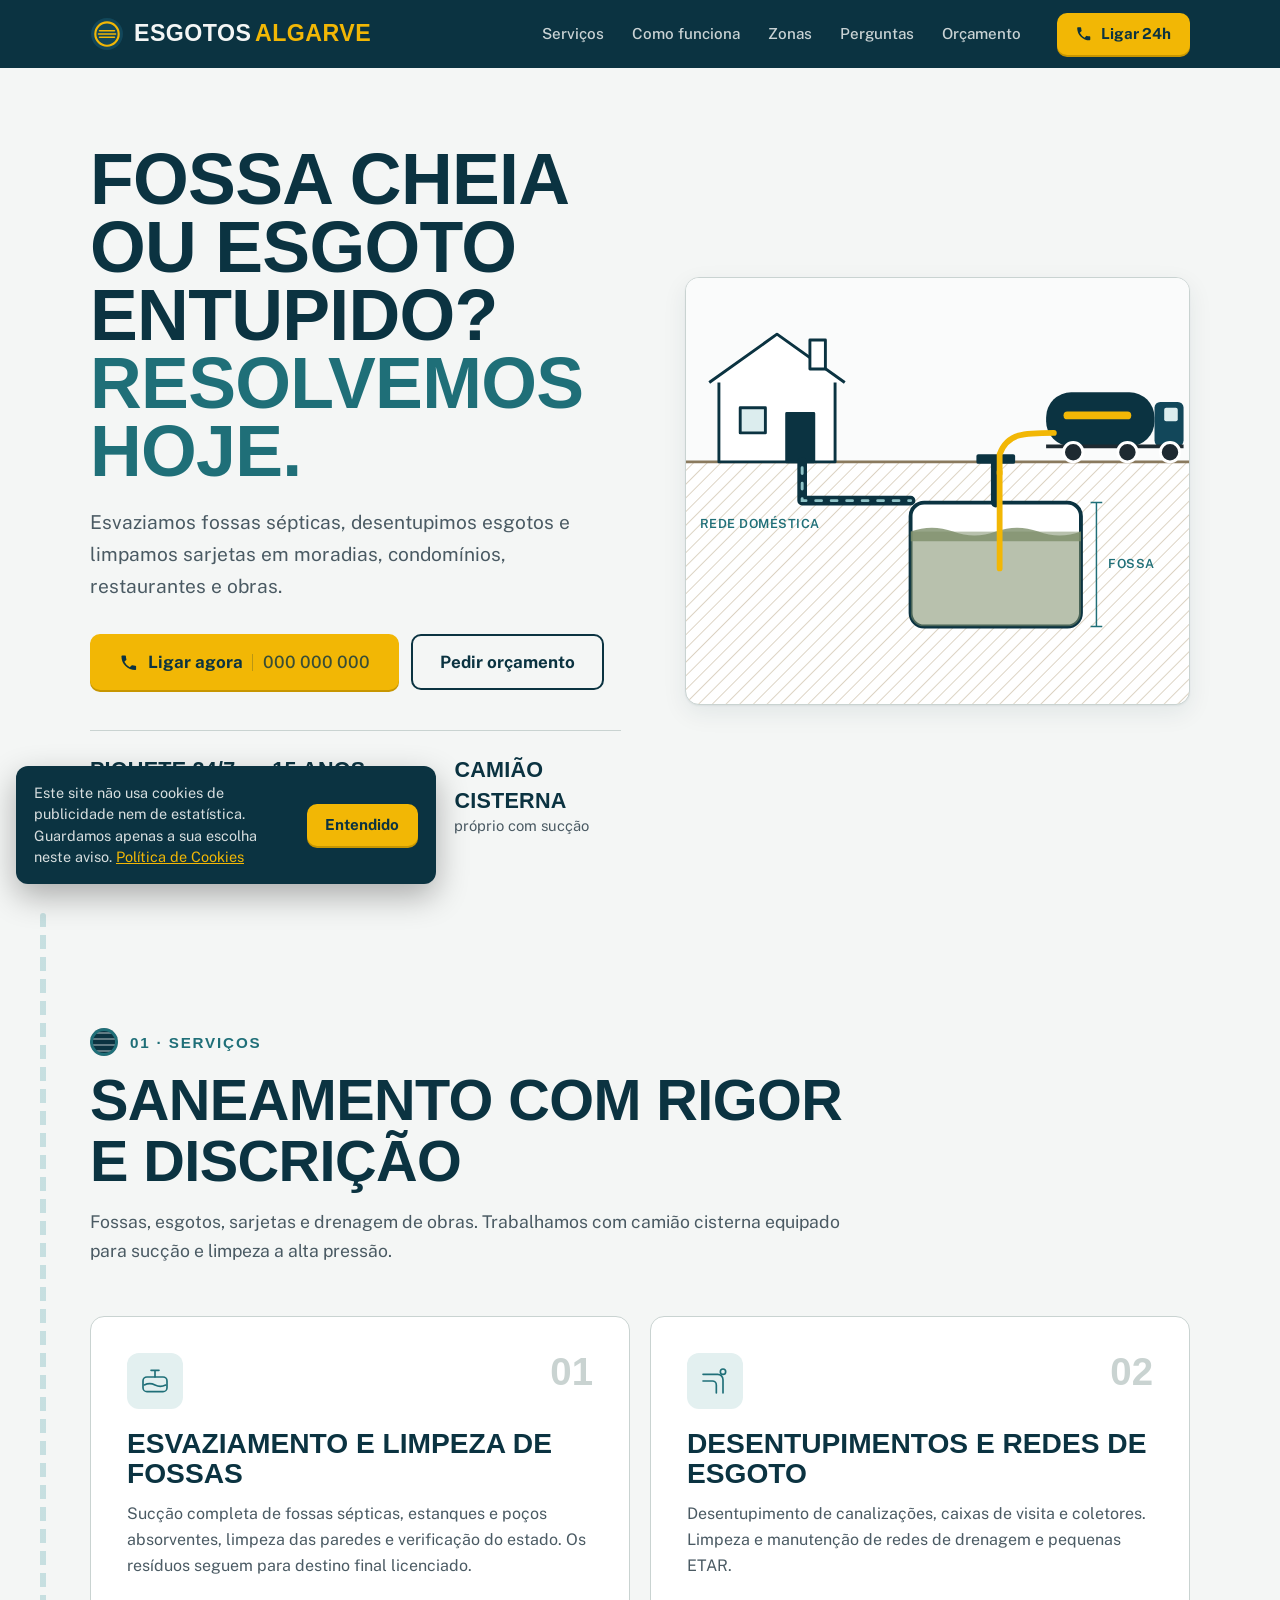
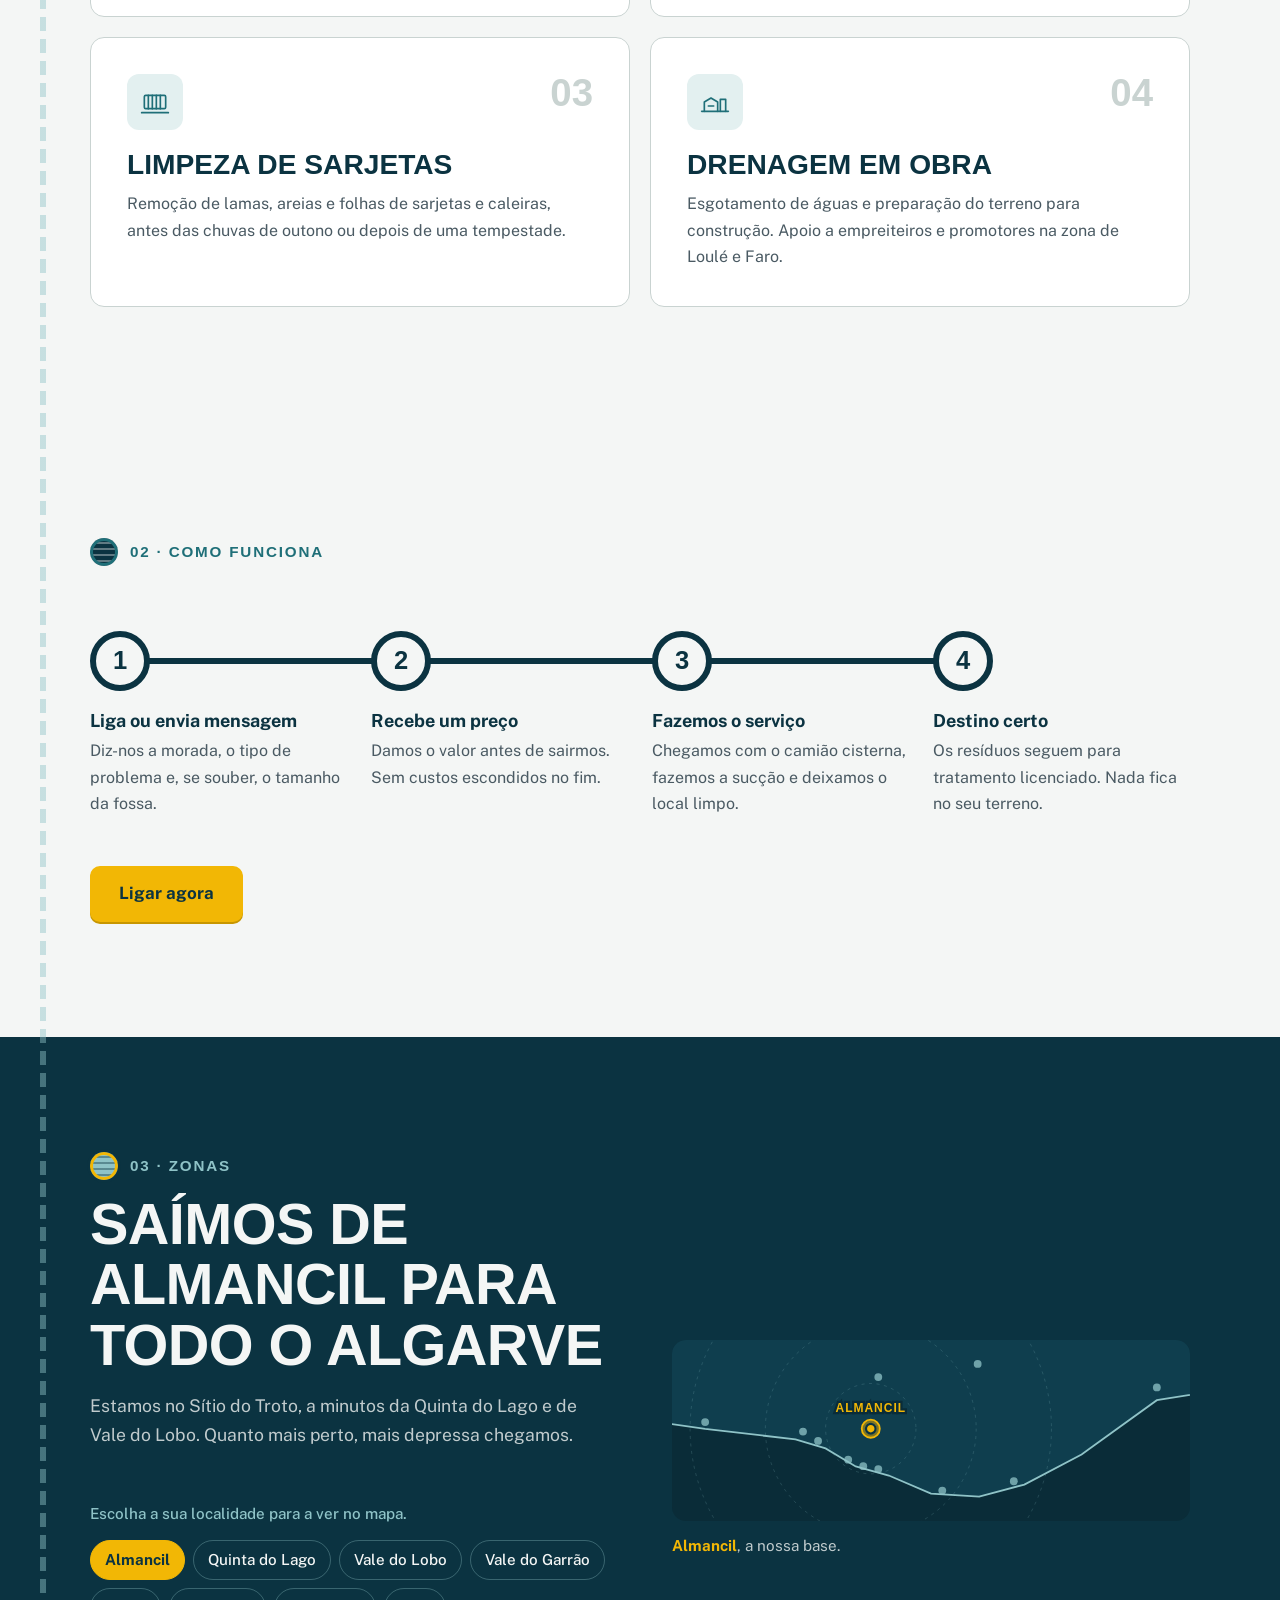
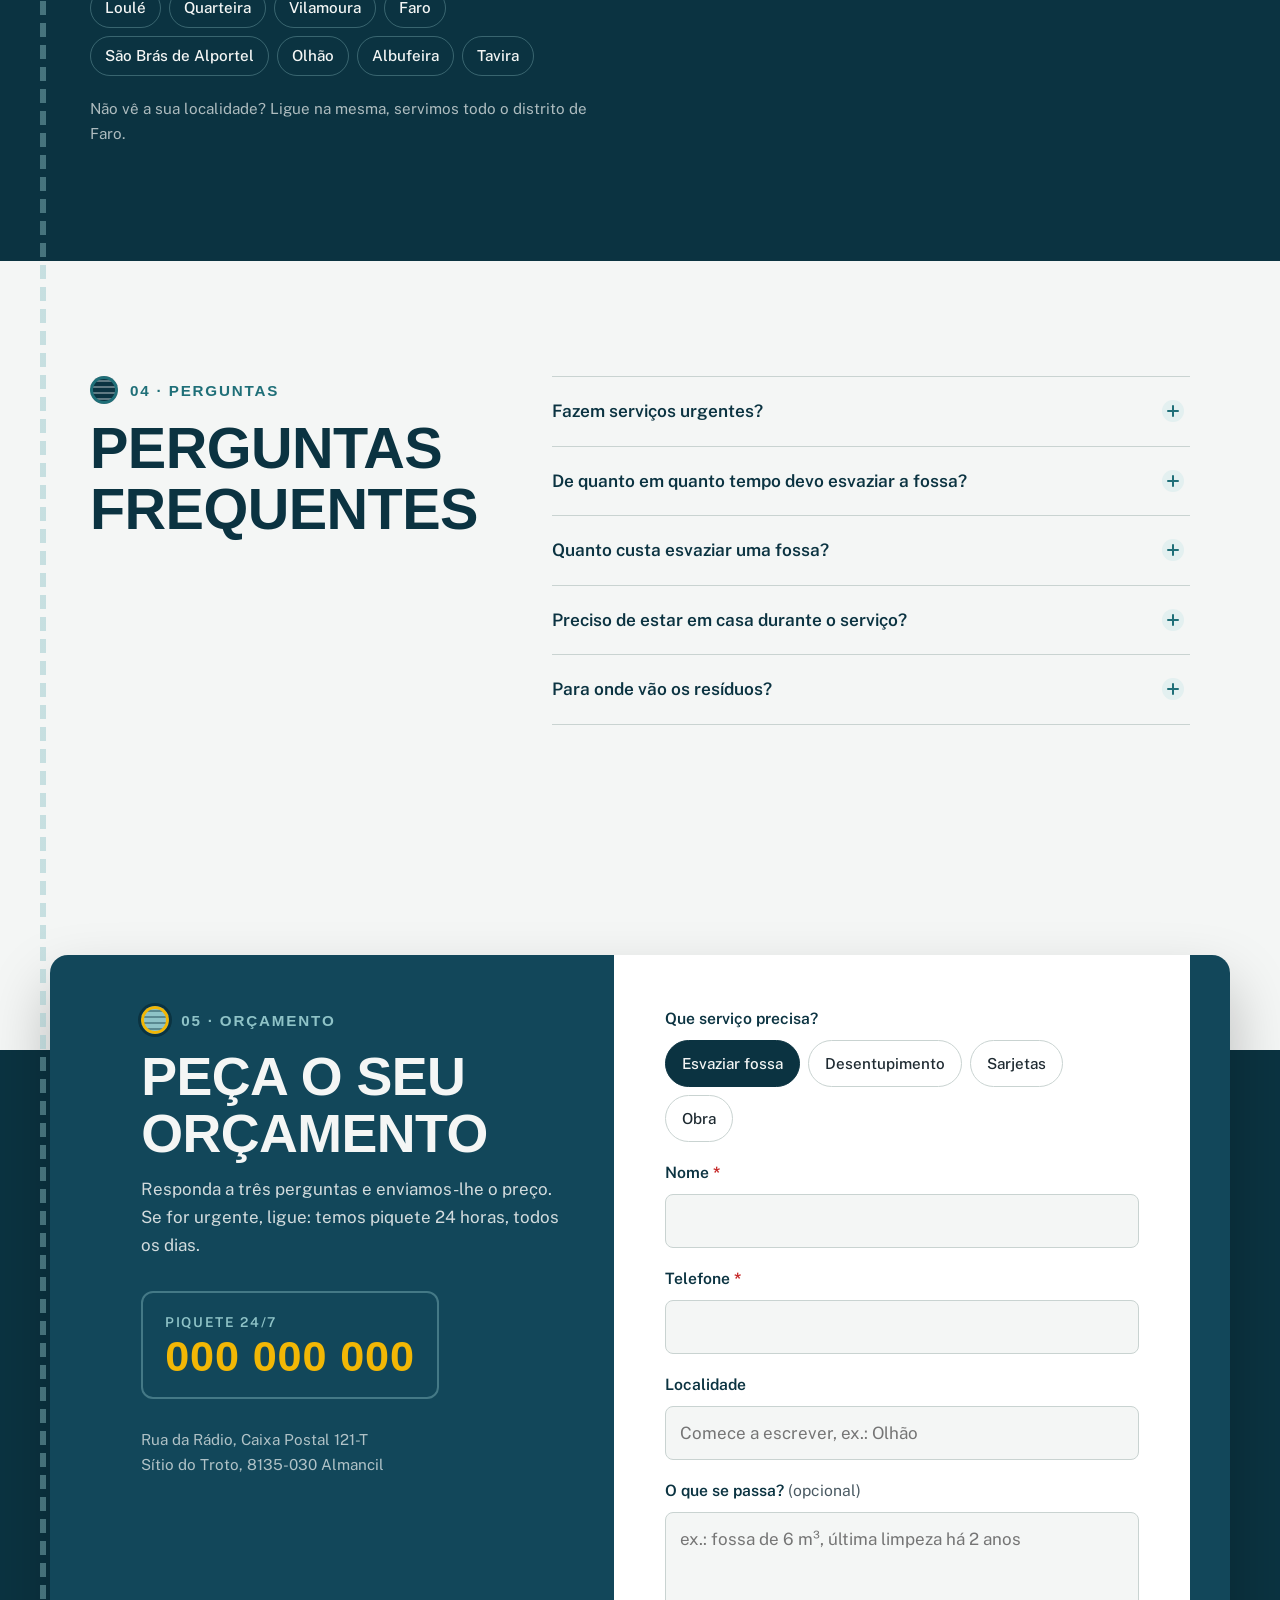
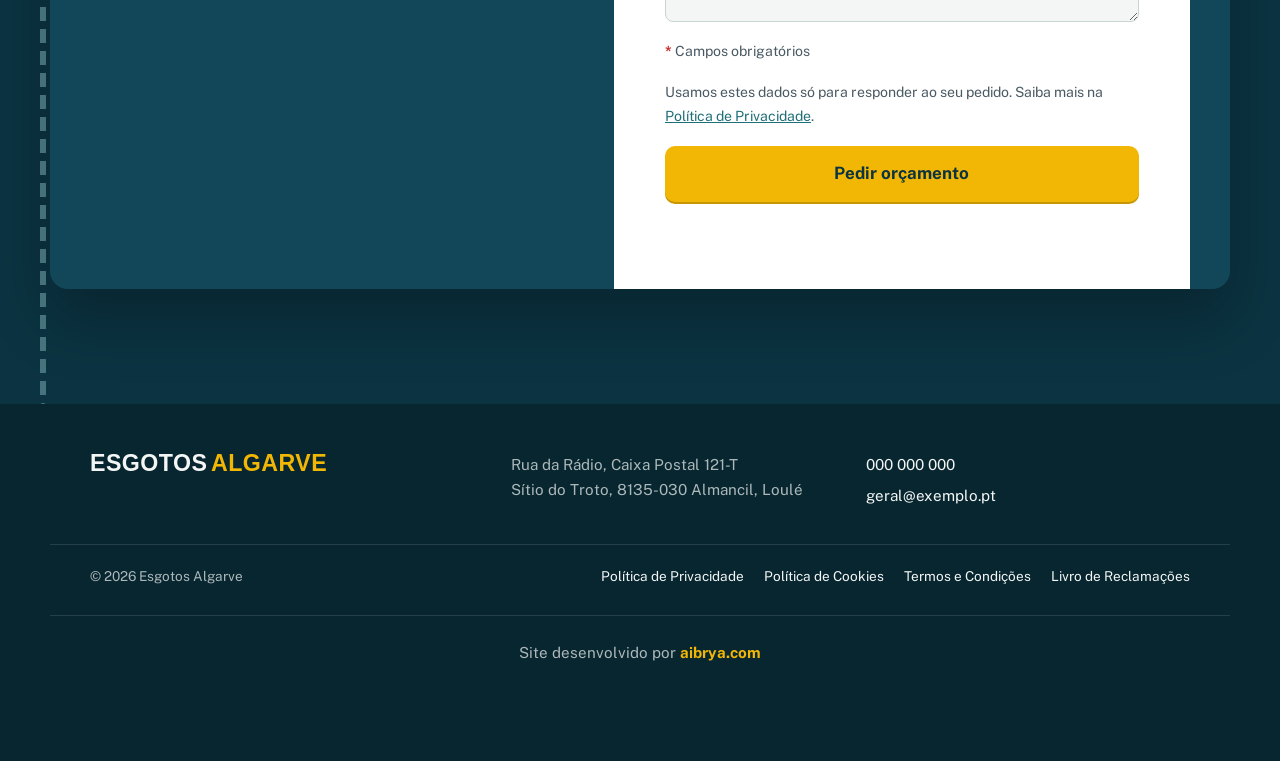
==== index.html @ 74adf460 "Retirar 'Oceano Atlântico' do mapa Co-Authored-By: Claude Opus 5.5 <noreply@anthropic.com> Claude-Se" ====
<!doctype html>
<html lang="pt-PT">
<head>
  <meta charset="utf-8">
  <meta name="viewport" content="width=device-width, initial-scale=1">
  <title>Esgotos Algarve | Limpeza de fossas e desentupimentos em Almancil</title>
  <meta name="description" content="Piquete 24/7. Esvaziamento e limpeza de fossas sépticas, desentupimento de esgotos, limpeza de sarjetas e drenagem de obras em Almancil, Loulé e todo o Algarve. Desde 2011.">
  <meta name="theme-color" content="#0B3341">
  <link rel="icon" href="assets/favicon.svg" type="image/svg+xml">
  <meta property="og:title" content="Esgotos Algarve | Fossas, esgotos e sarjetas">
  <meta property="og:description" content="Limpeza de fossas, esgotos e sarjetas em Almancil e no Algarve, desde 2011.">
  <meta property="og:type" content="website">
  <meta property="og:locale" content="pt_PT">
  <link rel="preload" href="assets/fonts/BarlowCondensed-700.woff2" as="font" type="font/woff2" crossorigin>
  <link rel="preload" href="assets/fonts/PublicSans.woff2" as="font" type="font/woff2" crossorigin>
  <link rel="stylesheet" href="assets/fonts.css">
  <link rel="stylesheet" href="styles.css">
  <script type="application/ld+json">
  {
    "@context": "https://schema.org",
    "@type": "LocalBusiness",
    "name": "Esgotos Algarve",
    "legalName": "Esgotos Algarve Vimasilco Unipessoal Lda",
    "taxID": "509934170",
    "foundingDate": "2011-07-08",
    "address": {
      "@type": "PostalAddress",
      "streetAddress": "Rua da Rádio, Caixa Postal 121-T, Sítio do Troto",
      "postalCode": "8135-030",
      "addressLocality": "Almancil",
      "addressRegion": "Faro",
      "addressCountry": "PT"
    },
    "areaServed": "Algarve",
    "openingHoursSpecification": {
      "@type": "OpeningHoursSpecification",
      "dayOfWeek": ["Monday","Tuesday","Wednesday","Thursday","Friday","Saturday","Sunday"],
      "opens": "00:00",
      "closes": "23:59"
    }
  }
  </script>
</head>
<body>
  <a class="skip" href="#conteudo">Saltar para o conteúdo</a>

  <header class="topbar" id="topo">
    <div class="wrap topbar__inner">
      <a class="brand" href="#topo" aria-label="Esgotos Algarve, início">
        <svg class="brand__mark" viewBox="0 0 64 64" aria-hidden="true"><circle cx="32" cy="32" r="30" fill="currentColor"/><circle cx="32" cy="32" r="22" fill="none" stroke="var(--sinal)" stroke-width="4"/><path d="M18 26h28M16 32h32M18 38h28" stroke="var(--sinal)" stroke-width="3" stroke-linecap="round"/></svg>
        <span class="brand__name">Esgotos<strong>Algarve</strong></span>
      </a>
      <nav class="nav" aria-label="Principal">
        <button class="nav__toggle" aria-expanded="false" aria-controls="menu">
          <span class="sr-only">Abrir menu</span>
          <span class="nav__bars" aria-hidden="true"></span>
        </button>
        <ul id="menu" class="nav__list">
          <li><a href="#servicos">Serviços</a></li>
          <li><a href="#como-funciona">Como funciona</a></li>
          <li><a href="#zonas">Zonas</a></li>
          <li><a href="#perguntas">Perguntas</a></li>
          <li><a href="#orcamento">Orçamento</a></li>
        </ul>
      </nav>
      <a class="btn btn--sinal btn--sm topbar__call" data-phone-link href="tel:+351000000000" aria-label="Ligar, piquete 24 horas">
        <svg viewBox="0 0 24 24" aria-hidden="true"><path d="M6.6 10.8a15.1 15.1 0 0 0 6.6 6.6l2.2-2.2a1 1 0 0 1 1-.25 11.4 11.4 0 0 0 3.6.57 1 1 0 0 1 1 1V20a1 1 0 0 1-1 1A17 17 0 0 1 3 4a1 1 0 0 1 1-1h3.5a1 1 0 0 1 1 1c0 1.25.2 2.45.57 3.57a1 1 0 0 1-.25 1z"/></svg>
        <span>Ligar 24h</span>
      </a>
    </div>
  </header>

  <main id="conteudo">

    <!-- HERO -->
    <section class="hero">
      <div class="wrap hero__grid">
        <div class="hero__copy">
          <h1>Fossa cheia ou esgoto entupido? <span>Resolvemos hoje.</span></h1>
          <p class="hero__lead">Esvaziamos fossas sépticas, desentupimos esgotos e limpamos sarjetas em moradias, condomínios, restaurantes e obras.</p>
          <div class="hero__ctas">
            <a class="btn btn--sinal btn--lg" data-phone-link href="tel:+351000000000">
              <svg viewBox="0 0 24 24" aria-hidden="true"><path d="M6.6 10.8a15.1 15.1 0 0 0 6.6 6.6l2.2-2.2a1 1 0 0 1 1-.25 11.4 11.4 0 0 0 3.6.57 1 1 0 0 1 1 1V20a1 1 0 0 1-1 1A17 17 0 0 1 3 4a1 1 0 0 1 1-1h3.5a1 1 0 0 1 1 1c0 1.25.2 2.45.57 3.57a1 1 0 0 1-.25 1z"/></svg>
              Ligar agora <span class="btn__num" data-phone-text>000 000 000</span>
            </a>
            <a class="btn btn--ghost btn--lg" href="#orcamento">Pedir orçamento</a>
          </div>
          <ul class="hero__proof" role="list">
            <li><strong>Piquete 24/7</strong> todos os dias, incluindo feriados</li>
            <li><strong>15 anos</strong> a trabalhar no Algarve</li>
            <li><strong>Camião cisterna</strong> próprio com sucção</li>
          </ul>
        </div>

        <!-- Assinatura: corte técnico do terreno -->
        <figure class="hero__section">
          <svg viewBox="0 0 520 440" role="img" aria-labelledby="corte-titulo">
            <title id="corte-titulo">Corte técnico: casa ligada a uma fossa séptica, com o camião cisterna a fazer a sucção</title>
            <defs>
              <pattern id="terra" width="10" height="10" patternUnits="userSpaceOnUse" patternTransform="rotate(45)">
                <line x1="0" y1="0" x2="0" y2="10" class="hatch"/>
              </pattern>
              <clipPath id="tanque-clip"><rect x="232" y="232" width="176" height="128" rx="14"/></clipPath>
            </defs>
            <!-- céu / chão -->
            <rect x="0" y="0" width="520" height="190" class="ceu"/>
            <rect x="0" y="190" width="520" height="250" fill="url(#terra)" class="terra"/>
            <line x1="0" y1="190" x2="520" y2="190" class="solo"/>
            <!-- casa -->
            <g class="casa">
              <rect x="34" y="104" width="120" height="86"/>
              <path d="M24 108 94 58l70 50"/>
              <rect x="56" y="134" width="26" height="26" class="janela"/>
              <rect x="104" y="140" width="28" height="50" class="porta"/>
              <rect x="128" y="64" width="16" height="30" class="chamine"/>
            </g>
            <!-- tubo casa -> fossa -->
            <path class="tubo" d="M120 190v40h112"/>
            <path class="fluxo" d="M120 196v34h112"/>
            <!-- fossa -->
            <rect x="232" y="232" width="176" height="128" rx="14" class="tanque"/>
            <g clip-path="url(#tanque-clip)">
              <rect class="nivel" x="232" y="262" width="176" height="98"/>
              <path class="onda" d="M232 262q22-8 44 0t44 0 44 0 44 0v10H232z"/>
            </g>
            <line x1="320" y1="232" x2="320" y2="190" class="tubo"/>
            <rect x="300" y="182" width="40" height="10" rx="2" class="tampa"/>
            <!-- camião -->
            <g class="camiao">
              <rect x="372" y="118" width="112" height="56" rx="26" class="cisterna"/>
              <rect x="484" y="128" width="30" height="46" rx="6" class="cabine"/>
              <rect x="494" y="134" width="14" height="14" rx="2" class="janela"/>
              <line x1="372" y1="174" x2="514" y2="174" class="chassis"/>
              <circle cx="400" cy="180" r="10" class="roda"/>
              <circle cx="456" cy="180" r="10" class="roda"/>
              <circle cx="500" cy="180" r="10" class="roda"/>
              <rect x="390" y="138" width="70" height="8" rx="4" class="faixa"/>
            </g>
            <!-- mangueira -->
            <path class="mangueira" d="M380 160c-30 0-48 0-56 22v20"/>
            <path class="mangueira mangueira--in" d="M324 200v100"/>
            <!-- cotas -->
            <g class="cota">
              <line x1="424" y1="232" x2="424" y2="360"/>
              <line x1="418" y1="232" x2="430" y2="232"/>
              <line x1="418" y1="360" x2="430" y2="360"/>
              <text x="436" y="300">fossa</text>
            </g>
            <g class="cota">
              <text x="14" y="258">rede doméstica</text>
            </g>
          </svg>
        </figure>
      </div>
    </section>

    <div class="pipeline">

      <!-- SERVIÇOS -->
      <section class="section" id="servicos" aria-labelledby="servicos-h">
        <div class="wrap">
          <header class="sec-head">
            <p class="node"><span class="node__cover" aria-hidden="true"></span>01 · Serviços</p>
            <h2 id="servicos-h">Saneamento com rigor e discrição</h2>
            <p class="sec-head__lead">Fossas, esgotos, sarjetas e drenagem de obras. Trabalhamos com camião cisterna equipado para sucção e limpeza a alta pressão.</p>
          </header>

          <div class="services">
            <article class="svc">
              <div class="svc__top">
                <div class="svc__icon" aria-hidden="true"><svg viewBox="0 0 48 48"><rect x="6" y="18" width="36" height="22" rx="6"/><path d="M24 18V8M18 8h12"/><path d="M8 30q8-4 16 0t16 0"/></svg></div>
                <span class="svc__n" aria-hidden="true">01</span>
              </div>
              <h3>Esvaziamento e limpeza de fossas</h3>
              <p>Sucção completa de fossas sépticas, estanques e poços absorventes, limpeza das paredes e verificação do estado. Os resíduos seguem para destino final licenciado.</p>
            </article>

            <article class="svc">
              <div class="svc__top">
                <div class="svc__icon" aria-hidden="true"><svg viewBox="0 0 48 48"><path d="M6 14h22a8 8 0 0 1 8 8v20"/><path d="M6 24h14a6 6 0 0 1 6 6v12"/><circle cx="36" cy="10" r="4"/></svg></div>
                <span class="svc__n" aria-hidden="true">02</span>
              </div>
              <h3>Desentupimentos e redes de esgoto</h3>
              <p>Desentupimento de canalizações, caixas de visita e coletores. Limpeza e manutenção de redes de drenagem e pequenas ETAR.</p>
            </article>

            <article class="svc">
              <div class="svc__top">
                <div class="svc__icon" aria-hidden="true"><svg viewBox="0 0 48 48"><rect x="8" y="14" width="32" height="20" rx="2"/><path d="M14 14v20M20 14v20M26 14v20M32 14v20"/><path d="M4 40h40"/></svg></div>
                <span class="svc__n" aria-hidden="true">03</span>
              </div>
              <h3>Limpeza de sarjetas</h3>
              <p>Remoção de lamas, areias e folhas de sarjetas e caleiras, antes das chuvas de outono ou depois de uma tempestade.</p>
            </article>

            <article class="svc">
              <div class="svc__top">
                <div class="svc__icon" aria-hidden="true"><svg viewBox="0 0 48 48"><path d="M4 38h40"/><path d="M8 38V24l10-6 10 6v14"/><path d="M32 38V20h8v18"/><path d="M14 30h8"/></svg></div>
                <span class="svc__n" aria-hidden="true">04</span>
              </div>
              <h3>Drenagem em obra</h3>
              <p>Esgotamento de águas e preparação do terreno para construção. Apoio a empreiteiros e promotores na zona de Loulé e Faro.</p>
            </article>
          </div>
        </div>
      </section>

      <!-- COMO FUNCIONA -->
      <section class="section" id="como-funciona" aria-label="Como funciona">
        <div class="wrap">
          <header class="sec-head">
            <p class="node"><span class="node__cover" aria-hidden="true"></span>02 · Como funciona</p>
          </header>
          <ol class="steps">
            <li>
              <span class="steps__n" aria-hidden="true">1</span>
              <h3>Liga ou envia mensagem</h3>
              <p>Diz-nos a morada, o tipo de problema e, se souber, o tamanho da fossa.</p>
            </li>
            <li>
              <span class="steps__n" aria-hidden="true">2</span>
              <h3>Recebe um preço</h3>
              <p>Damos o valor antes de sairmos. Sem custos escondidos no fim.</p>
            </li>
            <li>
              <span class="steps__n" aria-hidden="true">3</span>
              <h3>Fazemos o serviço</h3>
              <p>Chegamos com o camião cisterna, fazemos a sucção e deixamos o local limpo.</p>
            </li>
            <li>
              <span class="steps__n" aria-hidden="true">4</span>
              <h3>Destino certo</h3>
              <p>Os resíduos seguem para tratamento licenciado. Nada fica no seu terreno.</p>
            </li>
          </ol>
          <div class="cta-inline">
            <a class="btn btn--sinal btn--lg" data-phone-link href="tel:+351000000000">Ligar agora</a>
          </div>
        </div>
      </section>

      <!-- ZONAS -->
      <section class="section section--dark" id="zonas" aria-labelledby="zonas-h">
        <div class="wrap zonas">
          <div>
            <header class="sec-head">
              <p class="node"><span class="node__cover" aria-hidden="true"></span>03 · Zonas</p>
              <h2 id="zonas-h">Saímos de Almancil para todo o Algarve</h2>
              <p class="sec-head__lead">Estamos no Sítio do Troto, a minutos da Quinta do Lago e de Vale do Lobo. Quanto mais perto, mais depressa chegamos.</p>
            </header>
            <p class="towns__hint">Escolha a sua localidade para a ver no mapa.</p>
            <ul class="towns" role="list">
              <li><button type="button" class="town" data-town="almancil" aria-pressed="true">Almancil</button></li>
              <li><button type="button" class="town" data-town="quinta-do-lago" aria-pressed="false">Quinta do Lago</button></li>
              <li><button type="button" class="town" data-town="vale-do-lobo" aria-pressed="false">Vale do Lobo</button></li>
              <li><button type="button" class="town" data-town="vale-do-garrao" aria-pressed="false">Vale do Garrão</button></li>
              <li><button type="button" class="town" data-town="loule" aria-pressed="false">Loulé</button></li>
              <li><button type="button" class="town" data-town="quarteira" aria-pressed="false">Quarteira</button></li>
              <li><button type="button" class="town" data-town="vilamoura" aria-pressed="false">Vilamoura</button></li>
              <li><button type="button" class="town" data-town="faro" aria-pressed="false">Faro</button></li>
              <li><button type="button" class="town" data-town="sao-bras" aria-pressed="false">São Brás de Alportel</button></li>
              <li><button type="button" class="town" data-town="olhao" aria-pressed="false">Olhão</button></li>
              <li><button type="button" class="town" data-town="albufeira" aria-pressed="false">Albufeira</button></li>
              <li><button type="button" class="town" data-town="tavira" aria-pressed="false">Tavira</button></li>
            </ul>
            <p class="towns__note">Não vê a sua localidade? Ligue na mesma, servimos todo o distrito de Faro.</p>
          </div>
          <figure class="map">
            <svg viewBox="28 14 344 120" role="img" aria-labelledby="map-t">
              <title id="map-t">Mapa do Algarve central com as localidades que servimos, a partir de Almancil</title>
              <path class="map__land" d="M0 66 L50 73 L110 80 L130 86 L150 98 L172 104 L200 116 L232 118 L262 110 L300 90 L350 54 L400 46 V0 H0z"/>
              <path class="map__coast" d="M0 66 L50 73 L110 80 L130 86 L150 98 L172 104 L200 116 L232 118 L262 110 L300 90 L350 54 L400 46"/>
              <g class="map__range" aria-hidden="true">
                <circle cx="160.0" cy="72.9" r="30"/>
                <circle cx="160.0" cy="72.9" r="70"/>
                <circle cx="160.0" cy="72.9" r="120"/>
              </g>
              <line class="map__route" x1="160.0" y1="72.9" x2="160.0" y2="72.9"/>
              <g class="map__pts">
                <circle class="map__pt" data-town="quinta-do-lago" data-name="Quinta do Lago" cx="165.0" cy="99.7" r="2.6"/>
                <circle class="map__pt" data-town="vale-do-lobo" data-name="Vale do Lobo" cx="145.0" cy="93.5" r="2.6"/>
                <circle class="map__pt" data-town="vale-do-garrao" data-name="Vale do Garrão" cx="155.0" cy="97.8" r="2.6"/>
                <circle class="map__pt" data-town="loule" data-name="Loulé" cx="165.0" cy="38.6" r="2.6"/>
                <circle class="map__pt" data-town="quarteira" data-name="Quarteira" cx="125.0" cy="81.0" r="2.6"/>
                <circle class="map__pt" data-town="vilamoura" data-name="Vilamoura" cx="115.0" cy="74.8" r="2.6"/>
                <circle class="map__pt" data-town="faro" data-name="Faro" cx="207.5" cy="114.0" r="2.6"/>
                <circle class="map__pt" data-town="sao-bras" data-name="São Brás de Alportel" cx="231.0" cy="29.9" r="2.6"/>
                <circle class="map__pt" data-town="olhao" data-name="Olhão" cx="255.0" cy="107.8" r="2.6"/>
                <circle class="map__pt" data-town="albufeira" data-name="Albufeira" cx="50.0" cy="68.5" r="2.6"/>
                <circle class="map__pt" data-town="tavira" data-name="Tavira" cx="350.0" cy="45.5" r="2.6"/>
              </g>
              <g class="map__base">
                <circle cx="160.0" cy="72.9" r="4.5"/>
              </g>
              <g class="map__focus" transform="translate(160.0 72.9)">
                <circle class="map__pulse" r="6"/>
                <circle class="map__ring" r="6"/>
                <circle class="map__dot" r="3.2"/>
                <text class="map__label" y="-12" text-anchor="middle">Almancil</text>
              </g>
            </svg>
            <figcaption class="map__caption" aria-live="polite">Almancil, a nossa base</figcaption>
          </figure>
        </div>
      </section>

      <!-- PERGUNTAS -->
      <section class="section" id="perguntas" aria-labelledby="faq-h">
        <div class="wrap faq-wrap">
          <header class="sec-head">
            <p class="node"><span class="node__cover" aria-hidden="true"></span>04 · Perguntas</p>
            <h2 id="faq-h">Perguntas frequentes</h2>
          </header>
          <div class="faq">
            <details>
              <summary>Fazem serviços urgentes?</summary>
              <p>Sim. Temos piquete 24 horas por dia, 7 dias por semana, incluindo fins de semana e feriados. Se tem a fossa a transbordar ou um esgoto entupido, ligue a qualquer hora.</p>
            </details>
            <details>
              <summary>De quanto em quanto tempo devo esvaziar a fossa?</summary>
              <p>Depende do tamanho da fossa e de quantas pessoas vivem na casa. Numa moradia familiar, o mais comum é uma vez por ano ou de dois em dois anos. Em alojamento local com ocupação alta, pode ser preciso mais vezes. Na primeira visita dizemos-lhe o intervalo certo para o seu caso.</p>
            </details>
            <details>
              <summary>Quanto custa esvaziar uma fossa?</summary>
              <p>O preço depende do volume da fossa, do acesso para o camião e da distância. Diga-nos a morada e o tamanho aproximado e damos-lhe o valor antes de sairmos.</p>
            </details>
            <details>
              <summary>Preciso de estar em casa durante o serviço?</summary>
              <p>Não é obrigatório, desde que a tampa da fossa esteja acessível e o camião consiga chegar perto. Combinamos tudo por telefone.</p>
            </details>
            <details>
              <summary>Para onde vão os resíduos?</summary>
              <p>São transportados no camião cisterna e entregues num destino final licenciado para tratamento de águas residuais.</p>
            </details>
          </div>
        </div>
      </section>

      <!-- ORÇAMENTO -->
      <section class="section section--quote" id="orcamento" aria-labelledby="orc-h">
        <div class="wrap quote">
          <div class="quote__intro">
            <p class="node node--light"><span class="node__cover" aria-hidden="true"></span>05 · Orçamento</p>
            <h2 id="orc-h">Peça o seu orçamento</h2>
            <p>Responda a três perguntas e enviamos-lhe o preço. Se for urgente, ligue: temos piquete 24 horas, todos os dias.</p>
            <a class="phone-big" data-phone-link href="tel:+351000000000">
              <span>Piquete 24/7</span>
              <strong data-phone-text>000 000 000</strong>
            </a>
            <address class="quote__addr">
              Rua da Rádio, Caixa Postal 121-T<br>
              Sítio do Troto, 8135-030 Almancil
            </address>
          </div>

          <form class="form" id="form-orcamento" novalidate>
            <fieldset>
              <legend>Que serviço precisa?</legend>
              <div class="chips">
                <label><input type="radio" name="servico" value="Esvaziamento de fossa" checked><span>Esvaziar fossa</span></label>
                <label><input type="radio" name="servico" value="Desentupimento"><span>Desentupimento</span></label>
                <label><input type="radio" name="servico" value="Limpeza de sarjetas"><span>Sarjetas</span></label>
                <label><input type="radio" name="servico" value="Drenagem em obra"><span>Obra</span></label>
              </div>
            </fieldset>
            <div class="field">
              <label for="f-nome">Nome <span class="req" aria-hidden="true">*</span></label>
              <input id="f-nome" name="nome" type="text" autocomplete="name" required aria-required="true">
              <p class="field__err" id="err-nome" hidden>Escreva o seu nome para sabermos por quem perguntar.</p>
            </div>
            <div class="field">
              <label for="f-tel">Telefone <span class="req" aria-hidden="true">*</span></label>
              <input id="f-tel" name="telefone" type="tel" autocomplete="tel" inputmode="tel" required aria-required="true">
              <p class="field__err" id="err-tel" hidden>Precisamos de um número com pelo menos 9 dígitos para lhe ligar.</p>
            </div>
            <div class="field">
              <label for="f-local">Localidade</label>
              <div class="combo">
                <input id="f-local" name="localidade" type="text" autocomplete="off" placeholder="Comece a escrever, ex.: Olhão"
                  role="combobox" aria-autocomplete="list" aria-expanded="false" aria-controls="f-local-lista">
                <ul class="combo__list" id="f-local-lista" role="listbox" aria-label="Sugestões de localidade" hidden></ul>
              </div>
            </div>
            <div class="field">
              <label for="f-msg">O que se passa? <span class="opt">(opcional)</span></label>
              <textarea id="f-msg" name="mensagem" rows="3" placeholder="ex.: fossa de 6 m³, última limpeza há 2 anos"></textarea>
            </div>
            <p class="form__req"><span class="req" aria-hidden="true">*</span> Campos obrigatórios</p>
            <p class="form__legal">Usamos estes dados só para responder ao seu pedido. Saiba mais na <a href="privacidade.html">Política de Privacidade</a>.</p>
            <button class="btn btn--sinal btn--lg btn--block" type="submit">Pedir orçamento</button>
            <p class="form__note" role="status" aria-live="polite"></p>
          </form>
        </div>
      </section>
    </div>
  </main>

  <footer class="footer">
    <div class="wrap footer__grid">
      <div>
        <p class="brand brand--foot"><span class="brand__name">Esgotos<strong>Algarve</strong></span></p>
      </div>
      <div>
        <p>Rua da Rádio, Caixa Postal 121-T<br>Sítio do Troto, 8135-030 Almancil, Loulé</p>
      </div>
      <div>
        <p><a data-phone-link href="tel:+351000000000"><span data-phone-text>000 000 000</span></a></p>
        <p><a data-email-link href="mailto:geral@exemplo.pt"><span data-email-text>geral@exemplo.pt</span></a></p>
      </div>
    </div>
    <div class="wrap footer__legal">
      <p>© <span id="ano">2026</span> Esgotos Algarve</p>
      <ul class="footer__links" role="list">
        <li><a href="privacidade.html">Política de Privacidade</a></li>
        <li><a href="cookies.html">Política de Cookies</a></li>
        <li><a href="termos.html">Termos e Condições</a></li>
        <li><a href="https://www.livroreclamacoes.pt" rel="noopener" target="_blank">Livro de Reclamações</a></li>
      </ul>
    </div>
    <div class="wrap footer__credit">
      <p>Site desenvolvido por <a href="https://aibrya.com" rel="noopener" target="_blank">aibrya.com</a></p>
    </div>
  </footer>

  <!-- Barra fixa em telemóvel -->
  <div class="mobilebar">
    <a class="btn btn--sinal btn--block" data-phone-link href="tel:+351000000000">
      <svg viewBox="0 0 24 24" aria-hidden="true"><path d="M6.6 10.8a15.1 15.1 0 0 0 6.6 6.6l2.2-2.2a1 1 0 0 1 1-.25 11.4 11.4 0 0 0 3.6.57 1 1 0 0 1 1 1V20a1 1 0 0 1-1 1A17 17 0 0 1 3 4a1 1 0 0 1 1-1h3.5a1 1 0 0 1 1 1c0 1.25.2 2.45.57 3.57a1 1 0 0 1-.25 1z"/></svg>
      Ligar agora · Piquete 24h
    </a>
  </div>

  <div class="cookies" role="region" aria-label="Aviso de cookies" hidden>
    <p>Este site não usa cookies de publicidade nem de estatística. Guardamos apenas a sua escolha neste aviso. <a href="cookies.html">Política de Cookies</a></p>
    <button type="button" class="btn btn--sinal btn--sm" data-cookies-ok>Entendido</button>
  </div>

  <script src="script.js"></script>
</body>
</html>
---- assets/fonts.css ----
@font-face {
  font-family: 'Barlow Condensed';
  font-style: normal;
  font-weight: 500;
  font-display: swap;
  src: url(fonts/BarlowCondensed-500.woff2) format('woff2');
  unicode-range: U+0000-00FF, U+0131, U+0152-0153, U+02BB-02BC, U+02C6, U+02DA, U+02DC, U+0304, U+0308, U+0329, U+2000-206F, U+20AC, U+2122, U+2191, U+2193, U+2212, U+2215, U+FEFF, U+FFFD;
}
@font-face {
  font-family: 'Barlow Condensed';
  font-style: normal;
  font-weight: 600;
  font-display: swap;
  src: url(fonts/BarlowCondensed-600.woff2) format('woff2');
  unicode-range: U+0000-00FF, U+0131, U+0152-0153, U+02BB-02BC, U+02C6, U+02DA, U+02DC, U+0304, U+0308, U+0329, U+2000-206F, U+20AC, U+2122, U+2191, U+2193, U+2212, U+2215, U+FEFF, U+FFFD;
}
@font-face {
  font-family: 'Barlow Condensed';
  font-style: normal;
  font-weight: 700;
  font-display: swap;
  src: url(fonts/BarlowCondensed-700.woff2) format('woff2');
  unicode-range: U+0000-00FF, U+0131, U+0152-0153, U+02BB-02BC, U+02C6, U+02DA, U+02DC, U+0304, U+0308, U+0329, U+2000-206F, U+20AC, U+2122, U+2191, U+2193, U+2212, U+2215, U+FEFF, U+FFFD;
}
@font-face {
  font-family: 'Public Sans';
  font-style: normal;
  font-weight: 400;
  font-display: swap;
  src: url(fonts/PublicSans.woff2) format('woff2');
  unicode-range: U+0000-00FF, U+0131, U+0152-0153, U+02BB-02BC, U+02C6, U+02DA, U+02DC, U+0304, U+0308, U+0329, U+2000-206F, U+20AC, U+2122, U+2191, U+2193, U+2212, U+2215, U+FEFF, U+FFFD;
}
@font-face {
  font-family: 'Public Sans';
  font-style: normal;
  font-weight: 500;
  font-display: swap;
  src: url(fonts/PublicSans.woff2) format('woff2');
  unicode-range: U+0000-00FF, U+0131, U+0152-0153, U+02BB-02BC, U+02C6, U+02DA, U+02DC, U+0304, U+0308, U+0329, U+2000-206F, U+20AC, U+2122, U+2191, U+2193, U+2212, U+2215, U+FEFF, U+FFFD;
}
@font-face {
  font-family: 'Public Sans';
  font-style: normal;
  font-weight: 600;
  font-display: swap;
  src: url(fonts/PublicSans.woff2) format('woff2');
  unicode-range: U+0000-00FF, U+0131, U+0152-0153, U+02BB-02BC, U+02C6, U+02DA, U+02DC, U+0304, U+0308, U+0329, U+2000-206F, U+20AC, U+2122, U+2191, U+2193, U+2212, U+2215, U+FEFF, U+FFFD;
}
@font-face {
  font-family: 'Public Sans';
  font-style: normal;
  font-weight: 700;
  font-display: swap;
  src: url(fonts/PublicSans.woff2) format('woff2');
  unicode-range: U+0000-00FF, U+0131, U+0152-0153, U+02BB-02BC, U+02C6, U+02DA, U+02DC, U+0304, U+0308, U+0329, U+2000-206F, U+20AC, U+2122, U+2191, U+2193, U+2212, U+2215, U+FEFF, U+FFFD;
}
---- styles.css ----
/* =========================================================
   Esgotos Algarve, sistema de tokens
   Cal (60%) · Petróleo/Água (30%) · Sinal (10%, só CTAs)
   ========================================================= */
:root {
  --cal: #F4F6F5;          /* paredes caiadas, fundo dominante */
  --cal-2: #E6ECEA;        /* fundo de secção alternada */
  --petroleo: #0B3341;     /* azul petróleo, cor de marca */
  --petroleo-2: #12475A;
  --agua: #1F6F78;         /* água tratada, ícones e detalhes */
  --sinal: #F2B705;        /* amarelo de sinalização, só CTAs */
  --sinal-hover: #FFC928;
  --ardosia: #1E2A31;      /* texto */
  --ardosia-2: #4A5A63;    /* texto secundário */
  --linha: #C9D3D1;

  --f-display: "Barlow Condensed", "Arial Narrow", sans-serif;
  --f-body: "Public Sans", system-ui, -apple-system, "Segoe UI", sans-serif;

  --r: 10px;
  --wrap: 1180px;
  --gutter: clamp(16px, 4vw, 40px);
  --sec-y: clamp(64px, 9vw, 120px);
  --shadow: 0 1px 2px rgb(11 51 65 / .06), 0 8px 24px rgb(11 51 65 / .08);
}

*, *::before, *::after { box-sizing: border-box; }
html { scroll-behavior: smooth; -webkit-text-size-adjust: 100%; }
body {
  margin: 0;
  background: var(--cal);
  color: var(--ardosia);
  font: 400 1.0625rem/1.65 var(--f-body);
  -webkit-font-smoothing: antialiased;
}
img, svg { display: block; max-width: 100%; }
h1, h2, h3 { margin: 0; line-height: 1.05; color: var(--petroleo); }
h1, h2 { font-family: var(--f-display); font-weight: 700; letter-spacing: -.01em; text-transform: uppercase; }
h3 { font-family: var(--f-body); font-weight: 700; font-size: 1.125rem; line-height: 1.3; }
p { margin: 0; }
a { color: inherit; }
:where(ul[role="list"], ol) { list-style: none; margin: 0; padding: 0; }

.wrap { max-width: var(--wrap); margin-inline: auto; padding-inline: var(--gutter); }
.sr-only { position: absolute; width: 1px; height: 1px; overflow: hidden; clip: rect(0 0 0 0); white-space: nowrap; }

:focus-visible { outline: 3px solid var(--sinal); outline-offset: 3px; border-radius: 4px; }
.section--tint :focus-visible, main :focus-visible { outline-color: var(--petroleo); }
.section--dark :focus-visible, .section--quote .quote__intro :focus-visible, .footer :focus-visible, .topbar :focus-visible { outline-color: var(--sinal); }

.skip {
  position: absolute; left: 16px; top: -60px; z-index: 100;
  background: var(--sinal); color: var(--petroleo); padding: 10px 16px; font-weight: 700; border-radius: 6px;
}
.skip:focus { top: 12px; }

/* ---------- Botões ---------- */
.btn {
  display: inline-flex; align-items: center; justify-content: center; gap: .55em;
  min-height: 48px; padding: .8em 1.4em;
  font: 700 1rem/1 var(--f-body); text-decoration: none;
  border-radius: var(--r); border: 2px solid transparent; cursor: pointer;
  transition: background .2s, transform .2s, box-shadow .2s, border-color .2s;
}
.btn svg { width: 1.15em; height: 1.15em; fill: currentColor; flex: none; }
.btn--sinal { background: var(--sinal); color: var(--petroleo); box-shadow: 0 2px 0 #C79600; }
.btn--sinal:hover { background: var(--sinal-hover); transform: translateY(-1px); box-shadow: 0 4px 0 #C79600; }
.btn--sinal:active { transform: translateY(1px); box-shadow: 0 1px 0 #C79600; }
.btn--ghost { color: var(--petroleo); border-color: currentColor; background: transparent; }
.btn--ghost:hover { background: var(--petroleo); color: var(--cal); border-color: var(--petroleo); }
.btn--sm { min-height: 42px; padding: .6em 1.1em; font-size: .95rem; }
.btn--lg { min-height: 56px; font-size: 1.0625rem; padding: .9em 1.6em; }
.btn--block { width: 100%; }
.btn__num { font-weight: 500; opacity: .8; padding-left: .55em; border-left: 1px solid rgb(11 51 65 / .3); }

/* ---------- Topbar ---------- */
.topbar {
  position: sticky; top: 0; z-index: 50;
  background: var(--petroleo); color: var(--cal);
}
.topbar__inner { display: flex; align-items: center; gap: 24px; min-height: 68px; }
.brand { display: inline-flex; align-items: center; gap: 10px; text-decoration: none; color: var(--cal); }
.brand__mark { width: 34px; height: 34px; color: var(--petroleo-2); }
.brand__name { font: 600 1.45rem/1 var(--f-display); text-transform: uppercase; letter-spacing: .02em; }
.brand__name strong { color: var(--sinal); font-weight: 700; margin-left: .15em; }

.nav { margin-left: auto; }
.nav__list { display: flex; gap: 4px; list-style: none; margin: 0; padding: 0; }
.nav__list a {
  display: block; padding: 10px 12px; text-decoration: none; font-weight: 500; font-size: .95rem;
  color: rgb(244 246 245 / .82); border-radius: 6px;
}
.nav__list a:hover { color: var(--cal); background: var(--petroleo-2); }
.nav__toggle { display: none; }

/* ---------- Hero ---------- */
.hero {
  padding-block: clamp(40px, 6vw, 88px) clamp(48px, 6vw, 96px);
  background:
    linear-gradient(var(--cal), var(--cal)) padding-box;
  position: relative; overflow: hidden;
}
.hero__grid { display: grid; grid-template-columns: 1.05fr 1fr; gap: clamp(32px, 5vw, 72px); align-items: center; }
.hero__kicker {
  display: inline-flex; align-items: center; gap: 10px;
  font-weight: 600; font-size: .9rem; color: var(--agua); letter-spacing: .02em;
  margin-bottom: 20px;
}
.dot { width: 9px; height: 9px; border-radius: 50%; background: var(--agua); box-shadow: 0 0 0 4px rgb(31 111 120 / .18); }
.hero h1 { font-size: clamp(2.6rem, 5.6vw, 4.8rem); line-height: .95; }
.hero h1 span { display: block; color: var(--agua); }
.hero__lead { margin-top: 22px; font-size: clamp(1.06rem, 1.5vw, 1.2rem); color: var(--ardosia-2); max-width: 34em; }
.hero__ctas { display: flex; flex-wrap: wrap; gap: 12px; margin-top: 32px; }
.hero__proof {
  display: grid; grid-template-columns: repeat(3, 1fr); gap: 16px;
  margin-top: 40px; padding-top: 24px; border-top: 1px solid var(--linha);
  font-size: .92rem; color: var(--ardosia-2); line-height: 1.4;
}
.hero__proof strong { display: block; color: var(--petroleo); font-family: var(--f-display); font-size: 1.35rem; text-transform: uppercase; letter-spacing: .01em; }

/* Assinatura: corte técnico */
.hero__section { margin: 0; }
.hero__section svg { width: 100%; height: auto; border-radius: 14px; background: #fff; box-shadow: var(--shadow); border: 1px solid var(--linha); }
.hero__section figcaption { margin-top: 12px; font-size: .88rem; color: var(--ardosia-2); padding-left: 14px; border-left: 3px solid var(--sinal); }
.ceu { fill: #FAFBFB; }
.terra { fill: url(#terra); }
.hatch { stroke: #DCD3C3; stroke-width: 2; }
.solo { stroke: #8A7A5E; stroke-width: 3; }
.casa rect, .casa path { fill: #fff; stroke: var(--petroleo); stroke-width: 3; stroke-linejoin: round; }
.casa .janela { fill: #DCEDEE; }
.casa .porta { fill: var(--petroleo); }
.tubo { fill: none; stroke: var(--petroleo); stroke-width: 10; stroke-linecap: round; stroke-linejoin: round; }
.fluxo { fill: none; stroke: #8FC3C7; stroke-width: 3; stroke-dasharray: 6 10; stroke-linecap: round; animation: flow 1.6s linear infinite; }
.tanque { fill: #fff; stroke: var(--petroleo); stroke-width: 4; }
.nivel { fill: #7E8F6B; opacity: .55; animation: drain 7s ease-in-out infinite; transform-origin: 0 360px; }
.onda { fill: #7E8F6B; opacity: .8; animation: drain 7s ease-in-out infinite; transform-origin: 0 360px; }
.tampa { fill: var(--petroleo); }
.cisterna { fill: var(--petroleo); }
.cabine { fill: var(--petroleo-2); }
.camiao .janela { fill: #DCEDEE; }
.chassis { stroke: var(--ardosia); stroke-width: 4; }
.roda { fill: var(--ardosia); stroke: #fff; stroke-width: 3; }
.faixa { fill: var(--sinal); }
.mangueira { fill: none; stroke: var(--sinal); stroke-width: 6; stroke-linecap: round; }
.mangueira--in { stroke-dasharray: 2 0; }
.cota line { stroke: var(--agua); stroke-width: 1.5; }
.cota text { font: 600 13px var(--f-body); fill: var(--agua); letter-spacing: .04em; text-transform: uppercase; }

@keyframes flow { to { stroke-dashoffset: -32; } }
@keyframes drain {
  0%, 15% { transform: scaleY(1); }
  55%, 70% { transform: scaleY(.14); }
  100% { transform: scaleY(1); }
}

/* ---------- Pipeline (assinatura ao longo da página) ---------- */
.pipeline { position: relative; }
@media (min-width: 1100px) {
  .pipeline::before {
    content: ""; position: absolute; top: 0; bottom: 0;
    left: max(18px, calc((100vw - var(--wrap)) / 2 - 10px));
    width: 6px; border-radius: 3px;
    background: repeating-linear-gradient(to bottom, rgb(143 195 199 / .45) 0 14px, transparent 14px 22px);
    pointer-events: none; z-index: 1;
  }
}

/* ---------- Secções ---------- */
.section { padding-block: var(--sec-y); position: relative; }
.section--tint { background: var(--cal-2); }
.section--dark { background: var(--petroleo); color: rgb(244 246 245 / .85); }
.section--dark h2, .section--dark h3 { color: var(--cal); }

.sec-head { max-width: 760px; margin-bottom: clamp(32px, 4vw, 56px); }
.sec-head h2 { font-size: clamp(2.2rem, 4.6vw, 3.6rem); }
.sec-head__lead { margin-top: 16px; font-size: 1.1rem; color: var(--ardosia-2); }
.section--dark .sec-head__lead { color: rgb(244 246 245 / .78); }

.node {
  display: inline-flex; align-items: center; gap: 12px; margin-bottom: 14px;
  font: 700 .95rem/1 var(--f-display); letter-spacing: .12em; text-transform: uppercase; color: var(--agua);
}
.section--dark .node, .node--light { color: #8FC3C7; }
.node__cover {
  width: 28px; height: 28px; border-radius: 50%; flex: none;
  background:
    repeating-linear-gradient(0deg, transparent 0 4px, rgb(255 255 255 / .35) 4px 6px),
    var(--petroleo);
  box-shadow: inset 0 0 0 3px var(--agua), 0 0 0 3px var(--cal);
}
.section--tint .node__cover { box-shadow: inset 0 0 0 3px var(--agua), 0 0 0 3px var(--cal-2); }
.section--dark .node__cover, .node--light .node__cover { background: repeating-linear-gradient(0deg, transparent 0 4px, rgb(11 51 65 / .4) 4px 6px), #8FC3C7; box-shadow: inset 0 0 0 3px var(--sinal), 0 0 0 3px var(--petroleo); }

/* ---------- Serviços ---------- */
.services { display: grid; grid-template-columns: repeat(2, 1fr); gap: 20px; }
.svc {
  background: #fff; border: 1px solid var(--linha); border-radius: 14px; padding: clamp(24px, 3vw, 36px);
  display: flex; flex-direction: column; gap: 12px;
  transition: border-color .2s, box-shadow .2s, transform .2s;
}
.svc:hover { border-color: var(--agua); box-shadow: var(--shadow); transform: translateY(-2px); }
.svc h3 { font-family: var(--f-display); font-size: clamp(1.5rem, 2.2vw, 1.9rem); text-transform: uppercase; line-height: 1.05; }
.svc p { color: var(--ardosia-2); font-size: 1rem; }
.svc__top { display: flex; justify-content: space-between; align-items: flex-start; margin-bottom: 8px; }
.svc__n { font: 700 2.4rem/1 var(--f-display); color: var(--linha); }
.svc__icon { width: 56px; height: 56px; border-radius: 12px; background: #E3F0F0; display: grid; place-items: center; }
.svc__icon svg { width: 32px; height: 32px; fill: none; stroke: var(--agua); stroke-width: 2.5; stroke-linecap: round; stroke-linejoin: round; }
/* ---------- Passos ---------- */
.steps { display: grid; grid-template-columns: repeat(4, 1fr); gap: 24px; counter-reset: s; position: relative; }
.steps::before {
  content: ""; position: absolute; left: 30px; right: calc((100% - 72px) / 4 - 30px); top: 27px; height: 6px; border-radius: 3px;
  background: var(--petroleo); z-index: 0;
}
.steps li { position: relative; z-index: 1; }
.steps__n {
  display: grid; place-items: center; width: 60px; height: 60px; border-radius: 50%;
  background: var(--cal); border: 6px solid var(--petroleo); color: var(--petroleo);
  font: 700 1.6rem/1 var(--f-display); margin-bottom: 18px;
}
.steps h3 { margin-bottom: 6px; }
.steps p { color: var(--ardosia-2); font-size: 1rem; }
.cta-inline { margin-top: 48px; }

/* ---------- Zonas ---------- */
.zonas { display: grid; grid-template-columns: 1fr 1fr; gap: clamp(32px, 5vw, 72px); align-items: center; }
.towns__hint { font-size: .95rem; color: #8FC3C7; margin-bottom: 14px; font-weight: 500; }
.towns { display: flex; flex-wrap: wrap; gap: 8px; }
.town {
  font: 500 .95rem/1 var(--f-body); color: var(--cal); cursor: pointer;
  padding: 10px 14px; min-height: 40px; border-radius: 999px;
  background: transparent; border: 1px solid rgb(143 195 199 / .35);
  transition: background .15s, border-color .15s, color .15s;
}
.town:hover { border-color: #8FC3C7; background: rgb(143 195 199 / .1); }
.town[aria-pressed="true"] { background: var(--sinal); color: var(--petroleo); border-color: var(--sinal); font-weight: 700; }
.towns__note { margin-top: 20px; font-size: .95rem; color: rgb(244 246 245 / .7); }
.map { margin: 0; }
.map svg { width: 100%; height: auto; border-radius: 14px; background: #0A2C38; overflow: hidden; }
.map__land { fill: #0F3E4E; }
.map__coast { fill: none; stroke: #8FC3C7; stroke-width: 1.2; }
.map__range circle { fill: none; stroke: rgb(143 195 199 / .22); stroke-width: .6; stroke-dasharray: 2 3; }
.map__pt { fill: #8FC3C7; opacity: .75; transition: opacity .2s; }
.map__pt.is-active { opacity: 0; }
.map__base circle { fill: var(--cal); stroke: var(--petroleo); stroke-width: 1.5; }
.map__route { stroke: var(--sinal); stroke-width: 1.2; stroke-dasharray: 3 3; opacity: .9; transition: all .5s ease; }
.map__focus { transition: transform .5s cubic-bezier(.2,.8,.2,1); }
.map__dot { fill: var(--sinal); stroke: var(--petroleo); stroke-width: 1.5; }
.map__ring { fill: none; stroke: var(--sinal); stroke-width: 1.2; }
.map__pulse { fill: var(--sinal); opacity: .5; transform-box: fill-box; transform-origin: center; animation: pulse 1.6s ease-out infinite; }
.map__label { font: 700 8px var(--f-display); fill: var(--sinal); text-transform: uppercase; letter-spacing: .08em; paint-order: stroke; stroke: #0A2C38; stroke-width: 3px; }
.map__caption { margin-top: 12px; font-size: .95rem; color: rgb(244 246 245 / .78); }
.map__caption strong { color: var(--sinal); }
@keyframes pulse { 0% { transform: scale(1); opacity: .55; } 100% { transform: scale(4); opacity: 0; } }

/* ---------- FAQ ---------- */
.faq-wrap { display: grid; grid-template-columns: 1fr 1.6fr; gap: clamp(24px, 5vw, 72px); align-items: start; }
.faq { border-top: 1px solid var(--linha); }
.faq details { border-bottom: 1px solid var(--linha); }
.faq summary {
  list-style: none; cursor: pointer; padding: 20px 44px 20px 0; position: relative;
  font-weight: 600; font-size: 1.08rem; color: var(--petroleo);
}
.faq summary::-webkit-details-marker { display: none; }
.faq summary::after {
  content: ""; position: absolute; right: 6px; top: 50%; width: 22px; height: 22px; margin-top: -11px;
  border-radius: 50%; background: #E3F0F0 url("data:image/svg+xml,%3Csvg xmlns='http://www.w3.org/2000/svg' viewBox='0 0 22 22'%3E%3Cpath d='M6 11h10M11 6v10' stroke='%231F6F78' stroke-width='2' stroke-linecap='round'/%3E%3C/svg%3E") center no-repeat;
  transition: transform .2s;
}
.faq details[open] summary::after { transform: rotate(45deg); }
.faq details p { padding: 0 44px 22px 0; color: var(--ardosia-2); }

/* ---------- Orçamento ---------- */
.section--quote { background: linear-gradient(180deg, var(--cal) 0 18%, var(--petroleo) 18% 100%); }
.quote {
  display: grid; grid-template-columns: 1fr 1.1fr; gap: 0;
  background: var(--petroleo-2); border-radius: 18px; overflow: hidden; box-shadow: 0 30px 60px rgb(0 0 0 / .25);
}
.quote__intro { padding: clamp(28px, 4vw, 56px); color: rgb(244 246 245 / .85); }
.quote__intro h2 { color: var(--cal); font-size: clamp(2.2rem, 4.2vw, 3.4rem); margin-bottom: 14px; }
.phone-big {
  display: inline-flex; flex-direction: column; margin-top: 32px; text-decoration: none;
  padding: 18px 22px; border-radius: 12px; border: 2px solid rgb(143 195 199 / .4);
}
.phone-big span { font-size: .85rem; text-transform: uppercase; letter-spacing: .12em; color: #8FC3C7; font-weight: 600; }
.phone-big strong { font: 700 clamp(2rem, 3.6vw, 2.7rem)/1.05 var(--f-display); color: var(--sinal); letter-spacing: .02em; }
.phone-big:hover { border-color: var(--sinal); }
.quote__addr { margin-top: 28px; font-style: normal; font-size: .95rem; color: rgb(244 246 245 / .7); }

.form { background: #fff; padding: clamp(28px, 4vw, 56px); display: grid; gap: 18px; align-content: start; }
.form fieldset { border: 0; margin: 0; padding: 0; }
.form legend, .field label { font-weight: 600; color: var(--petroleo); margin-bottom: 8px; font-size: .98rem; padding: 0; }
.opt { font-weight: 400; color: var(--ardosia-2); }
.req { color: #C62828; font-weight: 700; }
.form__req { font-size: .88rem; color: var(--ardosia-2); }
.combo { position: relative; }
.combo input { width: 100%; }
.combo__list {
  position: absolute; left: 0; right: 0; top: calc(100% + 4px); z-index: 20;
  list-style: none; margin: 0; padding: 6px; max-height: 240px; overflow-y: auto;
  background: #fff; border: 1.5px solid var(--linha); border-radius: 10px; box-shadow: var(--shadow);
}
.combo__list li { padding: 10px 12px; border-radius: 6px; cursor: pointer; }
.combo__list li[aria-selected="true"], .combo__list li:hover { background: #E3F0F0; color: var(--petroleo); }
.combo__list mark { background: none; color: var(--agua); font-weight: 700; }
.chips { display: flex; flex-wrap: wrap; gap: 8px; }
.chips label { position: relative; }
.chips input { position: absolute; opacity: 0; inset: 0; cursor: pointer; }
.chips span {
  display: inline-block; padding: 10px 16px; border-radius: 999px; border: 1.5px solid var(--linha);
  font-weight: 500; font-size: .95rem; cursor: pointer; transition: all .15s;
}
.chips input:checked + span { background: var(--petroleo); color: var(--cal); border-color: var(--petroleo); }
.chips input:focus-visible + span { outline: 3px solid var(--agua); outline-offset: 2px; }
.field { display: grid; }
.field input, .field textarea {
  font: inherit; color: var(--ardosia); background: var(--cal);
  border: 1.5px solid var(--linha); border-radius: 8px; padding: 12px 14px; min-height: 48px;
  transition: border-color .15s, background .15s;
}
.field input:focus, .field textarea:focus { outline: none; border-color: var(--agua); background: #fff; box-shadow: 0 0 0 3px rgb(31 111 120 / .2); }
.field input[aria-invalid="true"] { border-color: #B3261E; }
.field__err { color: #B3261E; font-size: .9rem; margin-top: 6px; }
.form__note { font-size: .92rem; color: var(--agua); min-height: 1.2em; }

.form__legal { font-size: .88rem; color: var(--ardosia-2); }
.form__legal a { color: var(--agua); }

/* ---------- Footer ---------- */
.footer { background: #072630; color: rgb(244 246 245 / .7); padding-block: 48px 96px; font-size: .95rem; }
.footer__grid { display: grid; grid-template-columns: 1.2fr 1fr 1fr; gap: 32px; }
.footer a { color: var(--cal); text-decoration: none; }
.footer a:hover { text-decoration: underline; }
.footer p + p { margin-top: 6px; }
.brand--foot { margin-bottom: 10px; }
.footer__legal { display: flex; justify-content: space-between; flex-wrap: wrap; gap: 12px; margin-top: 36px; padding-top: 20px; border-top: 1px solid rgb(244 246 245 / .12); font-size: .85rem; }
.footer__links { display: flex; flex-wrap: wrap; gap: 6px 20px; }
.footer__credit { margin-top: 28px; padding-top: 24px; border-top: 1px solid rgb(244 246 245 / .12); text-align: center; font-size: .95rem; color: rgb(244 246 245 / .7); }
.footer__credit a { color: var(--sinal); font-weight: 700; text-decoration: none; }
.footer__credit a:hover { text-decoration: underline; }

/* ---------- Aviso de cookies ---------- */
.cookies {
  position: fixed; left: 16px; bottom: 16px; z-index: 70; max-width: 420px;
  display: flex; align-items: center; gap: 16px;
  background: var(--petroleo); color: rgb(244 246 245 / .88); font-size: .9rem; line-height: 1.5;
  padding: 16px 18px; border-radius: 12px; box-shadow: 0 12px 32px rgb(0 0 0 / .3);
}
.cookies[hidden] { display: none; }
.cookies a { color: var(--sinal); }
.cookies .btn { flex: none; }

/* ---------- Páginas legais ---------- */
.legal { padding-block: clamp(48px, 7vw, 96px); }
.legal__body { max-width: 760px; }
.legal h1 { font-size: clamp(2.4rem, 5vw, 3.6rem); margin-bottom: 12px; }
.legal__date { color: var(--ardosia-2); font-size: .95rem; margin-bottom: 40px; }
.legal h2 { font-size: 1.6rem; margin: 40px 0 12px; }
.legal p, .legal li { color: var(--ardosia); }
.legal p + p { margin-top: 12px; }
.legal ul { padding-left: 1.2em; margin: 12px 0; }
.legal li + li { margin-top: 6px; }
.legal a { color: var(--agua); }
.legal table { width: 100%; border-collapse: collapse; margin: 16px 0; font-size: .95rem; }
.legal th, .legal td { text-align: left; padding: 10px 12px; border-bottom: 1px solid var(--linha); vertical-align: top; }
.legal th { color: var(--petroleo); }
.back { display: inline-flex; gap: 8px; margin-bottom: 28px; color: var(--agua); font-weight: 600; text-decoration: none; }
.back:hover { text-decoration: underline; }

/* ---------- Barra fixa telemóvel ---------- */
.mobilebar { display: none; }

/* ---------- Revelar ao scroll ---------- */
.reveal { opacity: 0; transform: translateY(16px); transition: opacity .6s ease, transform .6s ease; }
.reveal.is-in { opacity: 1; transform: none; }

/* =================== Responsivo =================== */
@media (max-width: 1024px) {
  .steps { grid-template-columns: 1fr 1fr; row-gap: 40px; }
  .steps::before { display: none; }
}

@media (max-width: 880px) {
  .nav__toggle {
    display: grid; place-items: center; width: 44px; height: 44px; border-radius: 8px;
    background: transparent; border: 1px solid rgb(244 246 245 / .25); color: var(--cal); cursor: pointer;
  }
  .nav__bars, .nav__bars::before, .nav__bars::after { display: block; width: 20px; height: 2px; background: currentColor; border-radius: 2px; position: relative; transition: transform .2s; }
  .nav__bars::before, .nav__bars::after { content: ""; position: absolute; left: 0; }
  .nav__bars::before { top: -6px; } .nav__bars::after { top: 6px; }
  .nav__toggle[aria-expanded="true"] .nav__bars { background: transparent; }
  .nav__toggle[aria-expanded="true"] .nav__bars::before { transform: translateY(6px) rotate(45deg); }
  .nav__toggle[aria-expanded="true"] .nav__bars::after { transform: translateY(-6px) rotate(-45deg); }
  .nav__list {
    position: absolute; left: 0; right: 0; top: 100%; flex-direction: column; gap: 0;
    background: var(--petroleo); padding: 8px var(--gutter) 20px; border-top: 1px solid var(--petroleo-2);
    display: none;
  }
  .nav__list.is-open { display: flex; }
  .nav__list a { padding: 14px 4px; font-size: 1.05rem; border-bottom: 1px solid var(--petroleo-2); border-radius: 0; }
  .topbar__call { display: none; }
  .cookies { bottom: 84px; }

  .hero__grid, .zonas, .faq-wrap, .quote { grid-template-columns: 1fr; }
  .hero__section { order: 2; }
  .hero__proof { grid-template-columns: 1fr; gap: 12px; }
  .hero__proof li { display: flex; gap: 10px; align-items: baseline; }
  .hero__proof strong { display: inline; font-size: 1.15rem; }
  .map { max-width: 520px; }
  .section--quote { background: var(--petroleo); }
  .footer__grid { grid-template-columns: 1fr; gap: 16px; }

  .mobilebar {
    display: block; position: fixed; left: 0; right: 0; bottom: 0; z-index: 60;
    padding: 10px 16px calc(10px + env(safe-area-inset-bottom));
    background: rgb(11 51 65 / .96); backdrop-filter: blur(8px);
    transform: translateY(110%); transition: transform .3s;
  }
  .mobilebar.is-shown { transform: none; }
}

@media (max-width: 600px) {
  .services, .steps { grid-template-columns: 1fr; }
  .cookies { left: 12px; right: 12px; bottom: 84px; max-width: none; flex-direction: column; align-items: stretch; }
  .hero__ctas .btn { width: 100%; }
  .btn__num { display: none; }
  .faq summary { font-size: 1rem; }
}

@media (prefers-reduced-motion: reduce) {
  html { scroll-behavior: auto; }
  *, *::before, *::after { animation: none !important; transition: none !important; }
  .reveal { opacity: 1; transform: none; }
}
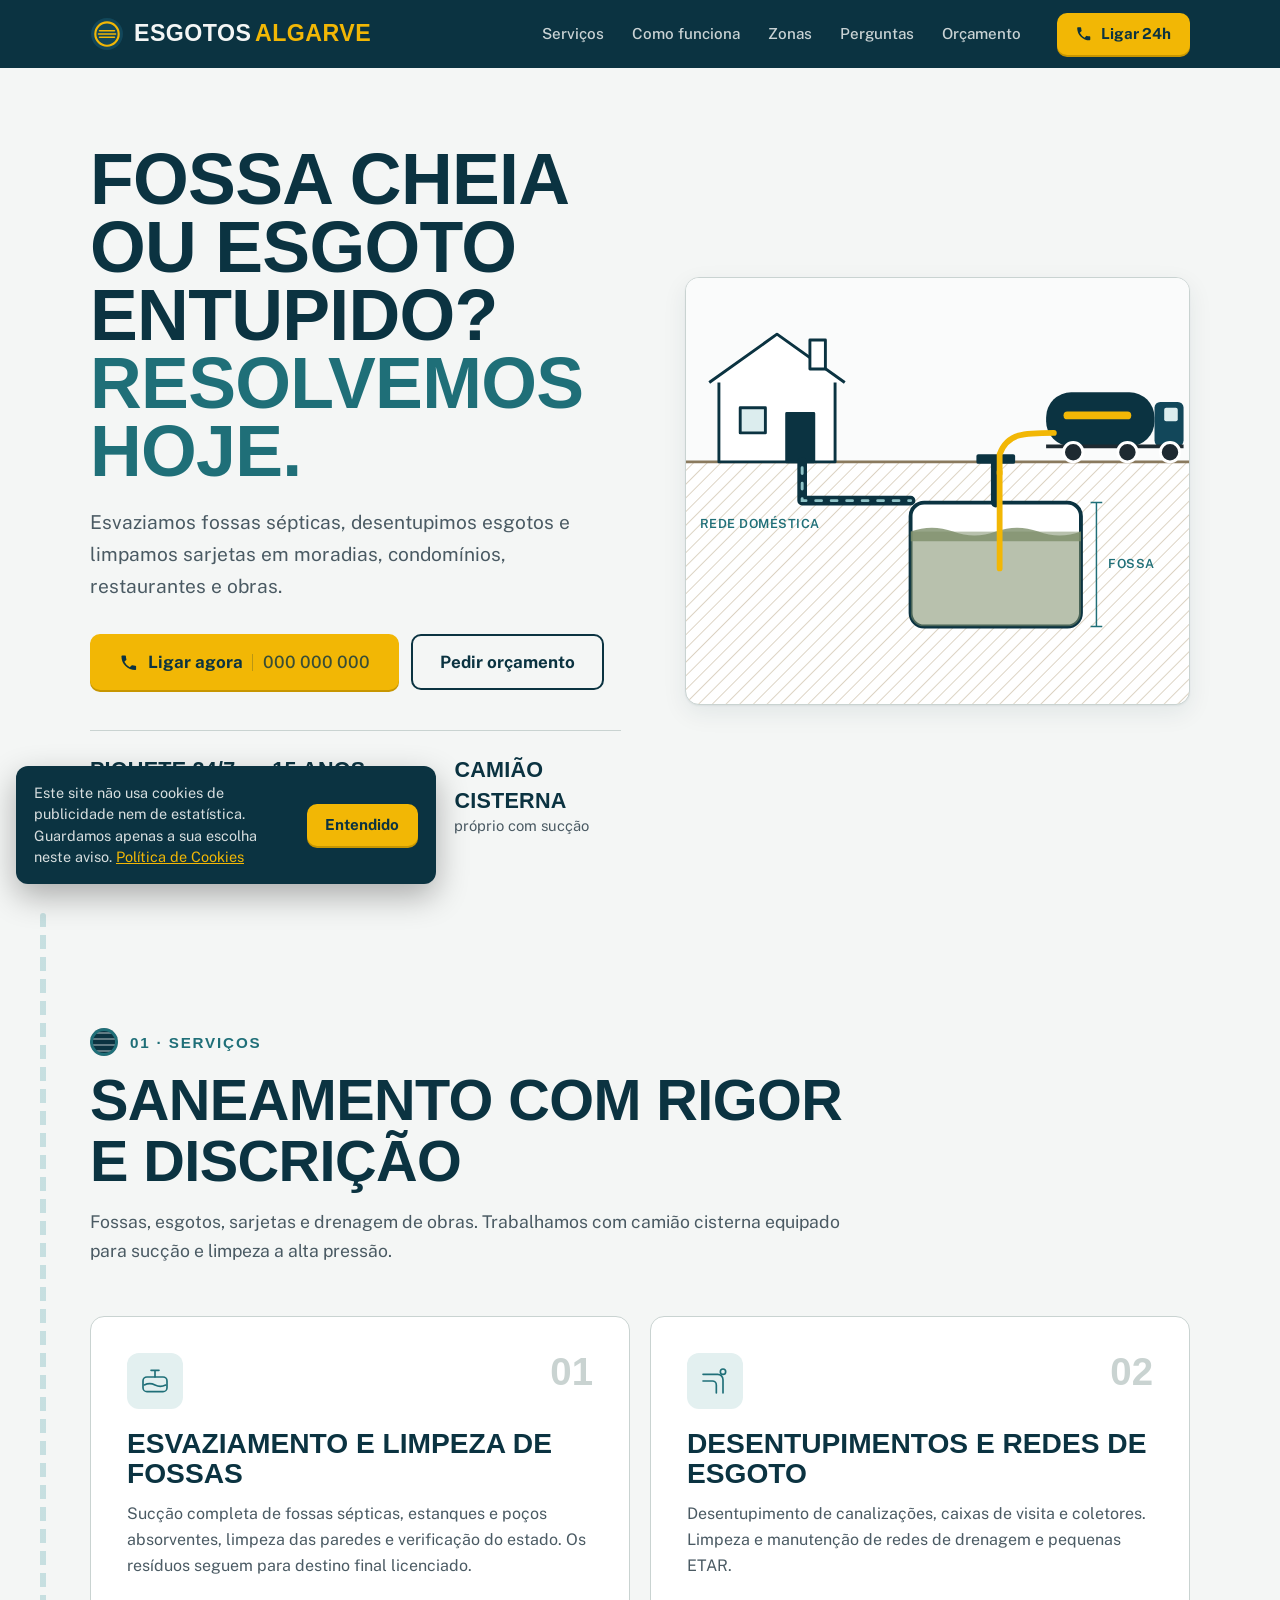
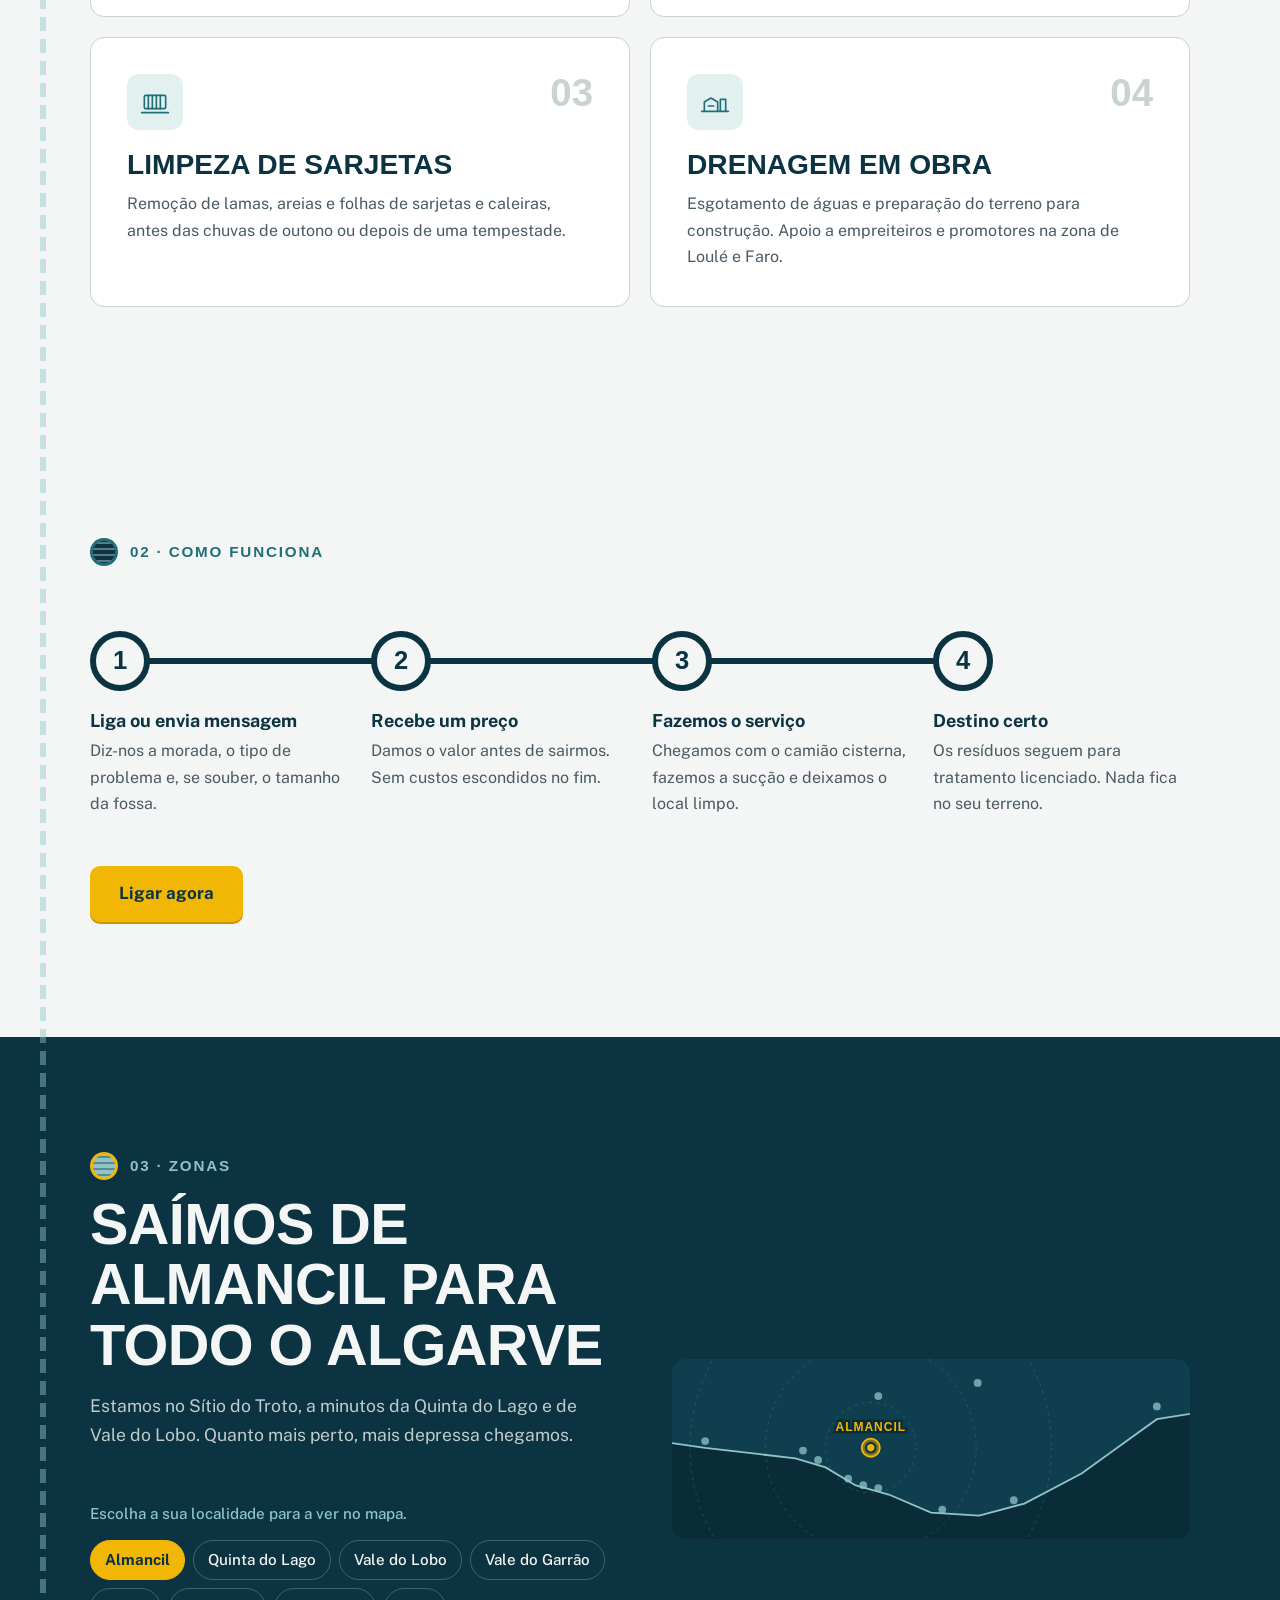
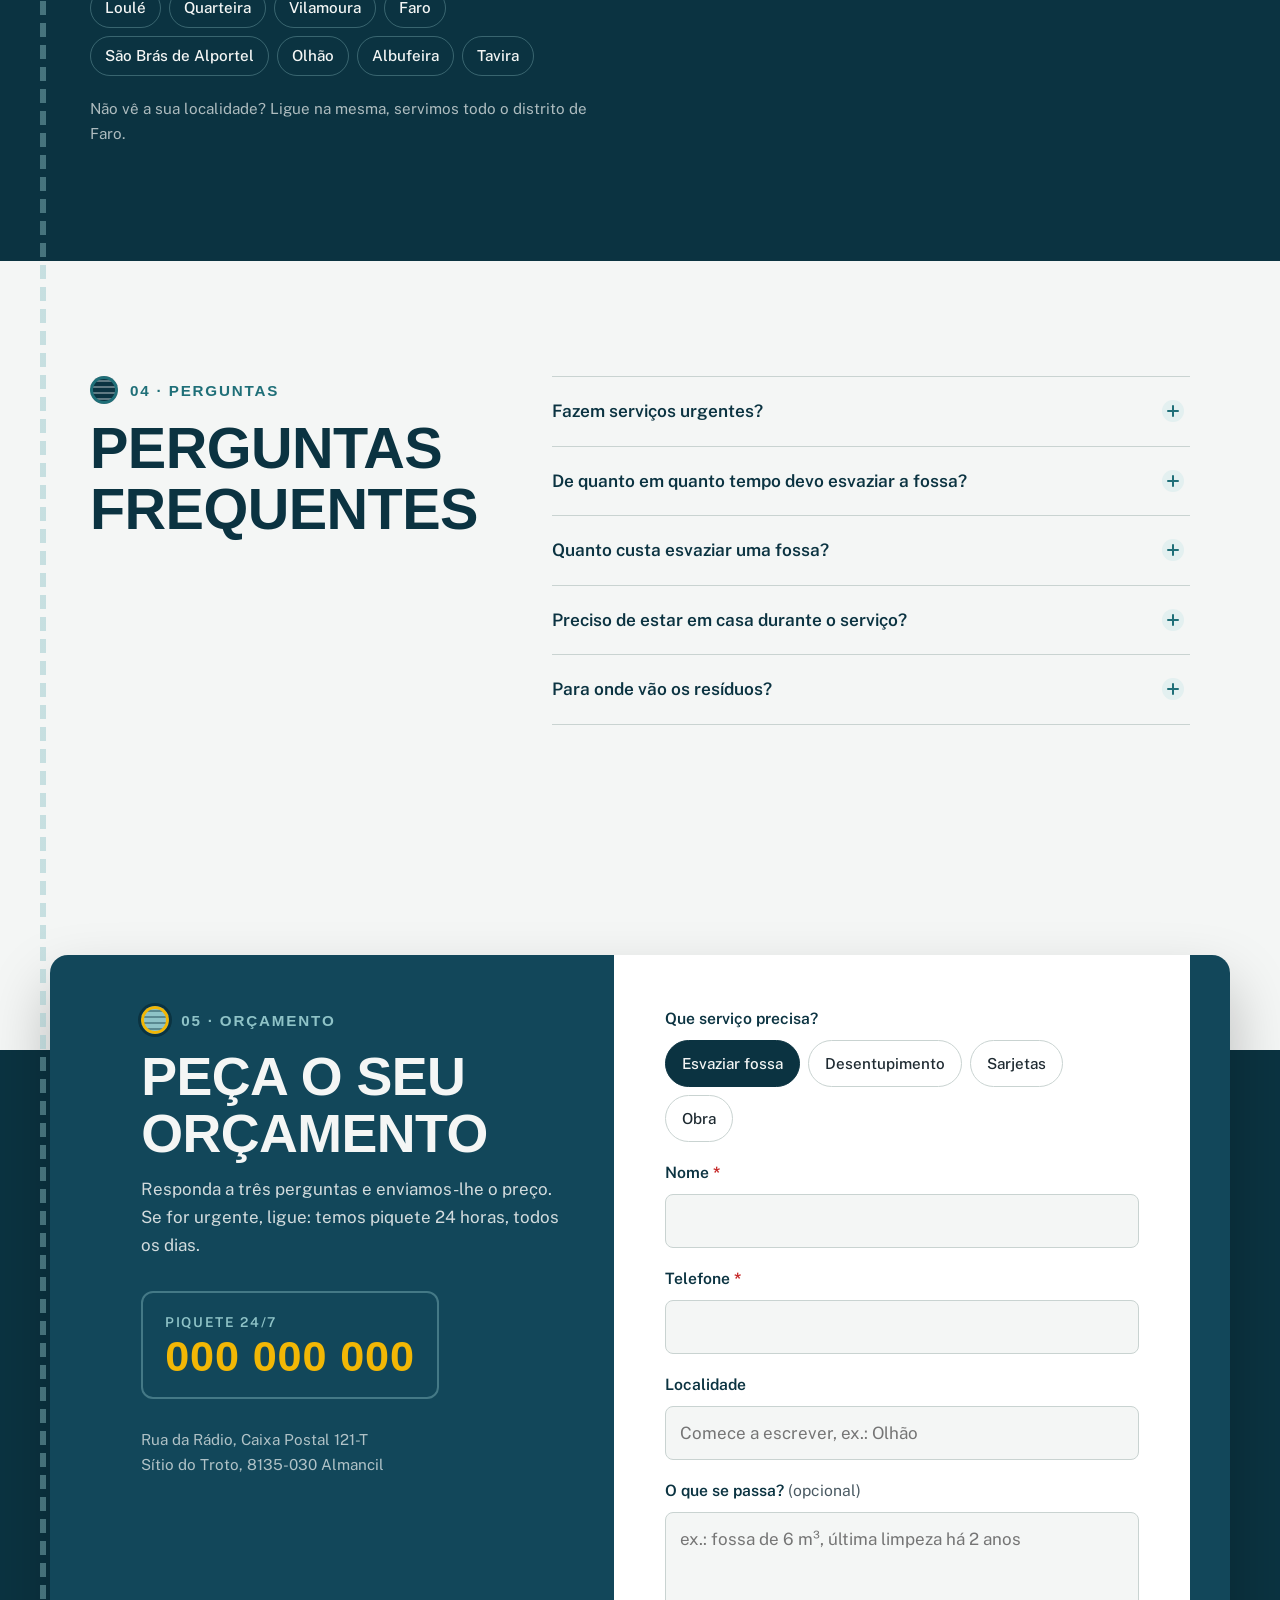
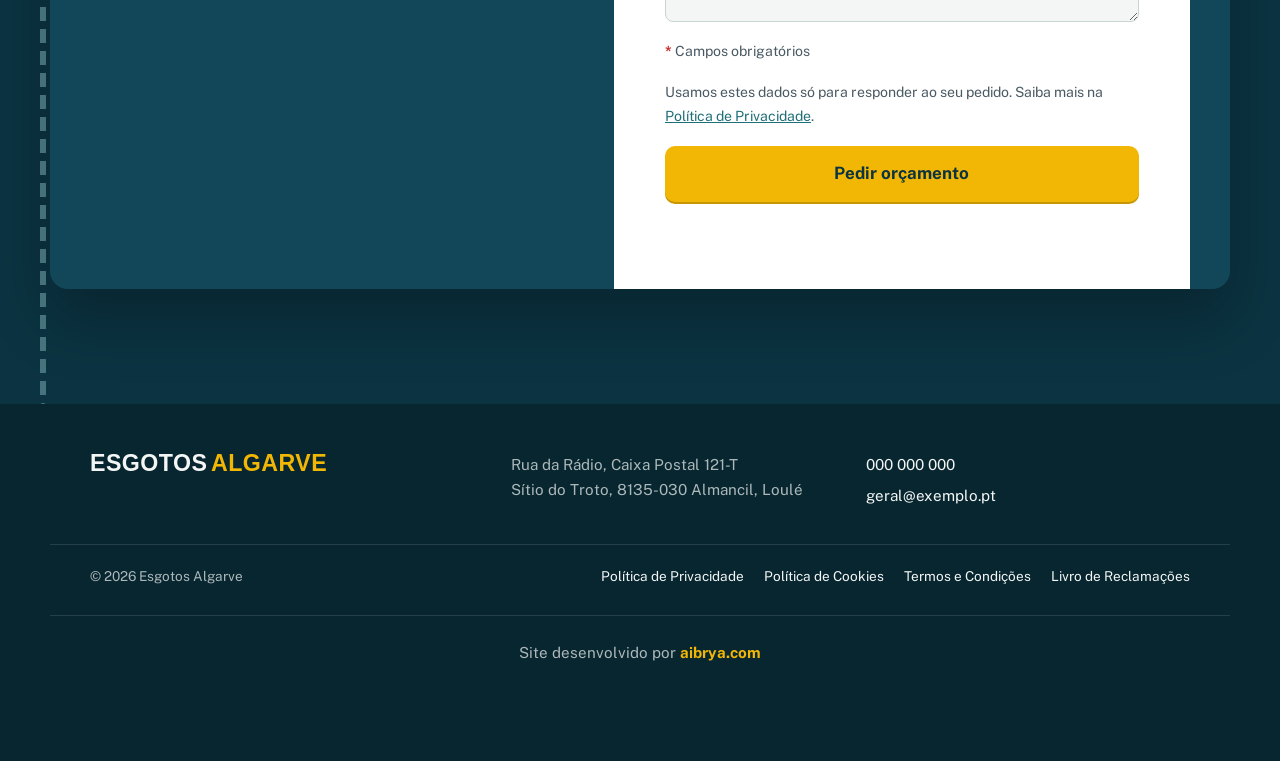
==== commit d82c9e06: "Retirar a legenda por baixo do mapa Co-Authored-By: Claude Opus 5.5 <noreply@anthropic.com> Claude-S" ====
--- a/index.html
+++ b/index.html
@@ -299,7 +299,6 @@
                 <text class="map__label" y="-12" text-anchor="middle">Almancil</text>
               </g>
             </svg>
-            <figcaption class="map__caption" aria-live="polite">Almancil, a nossa base</figcaption>
           </figure>
         </div>
       </section>
--- a/styles.css
+++ b/styles.css
@@ -121,7 +121,6 @@
 /* Assinatura: corte técnico */
 .hero__section { margin: 0; }
 .hero__section svg { width: 100%; height: auto; border-radius: 14px; background: #fff; box-shadow: var(--shadow); border: 1px solid var(--linha); }
-.hero__section figcaption { margin-top: 12px; font-size: .88rem; color: var(--ardosia-2); padding-left: 14px; border-left: 3px solid var(--sinal); }
 .ceu { fill: #FAFBFB; }
 .terra { fill: url(#terra); }
 .hatch { stroke: #DCD3C3; stroke-width: 2; }
@@ -248,8 +247,6 @@
 .map__ring { fill: none; stroke: var(--sinal); stroke-width: 1.2; }
 .map__pulse { fill: var(--sinal); opacity: .5; transform-box: fill-box; transform-origin: center; animation: pulse 1.6s ease-out infinite; }
 .map__label { font: 700 8px var(--f-display); fill: var(--sinal); text-transform: uppercase; letter-spacing: .08em; paint-order: stroke; stroke: #0A2C38; stroke-width: 3px; }
-.map__caption { margin-top: 12px; font-size: .95rem; color: rgb(244 246 245 / .78); }
-.map__caption strong { color: var(--sinal); }
 @keyframes pulse { 0% { transform: scale(1); opacity: .55; } 100% { transform: scale(4); opacity: 0; } }
 
 /* ---------- FAQ ---------- */
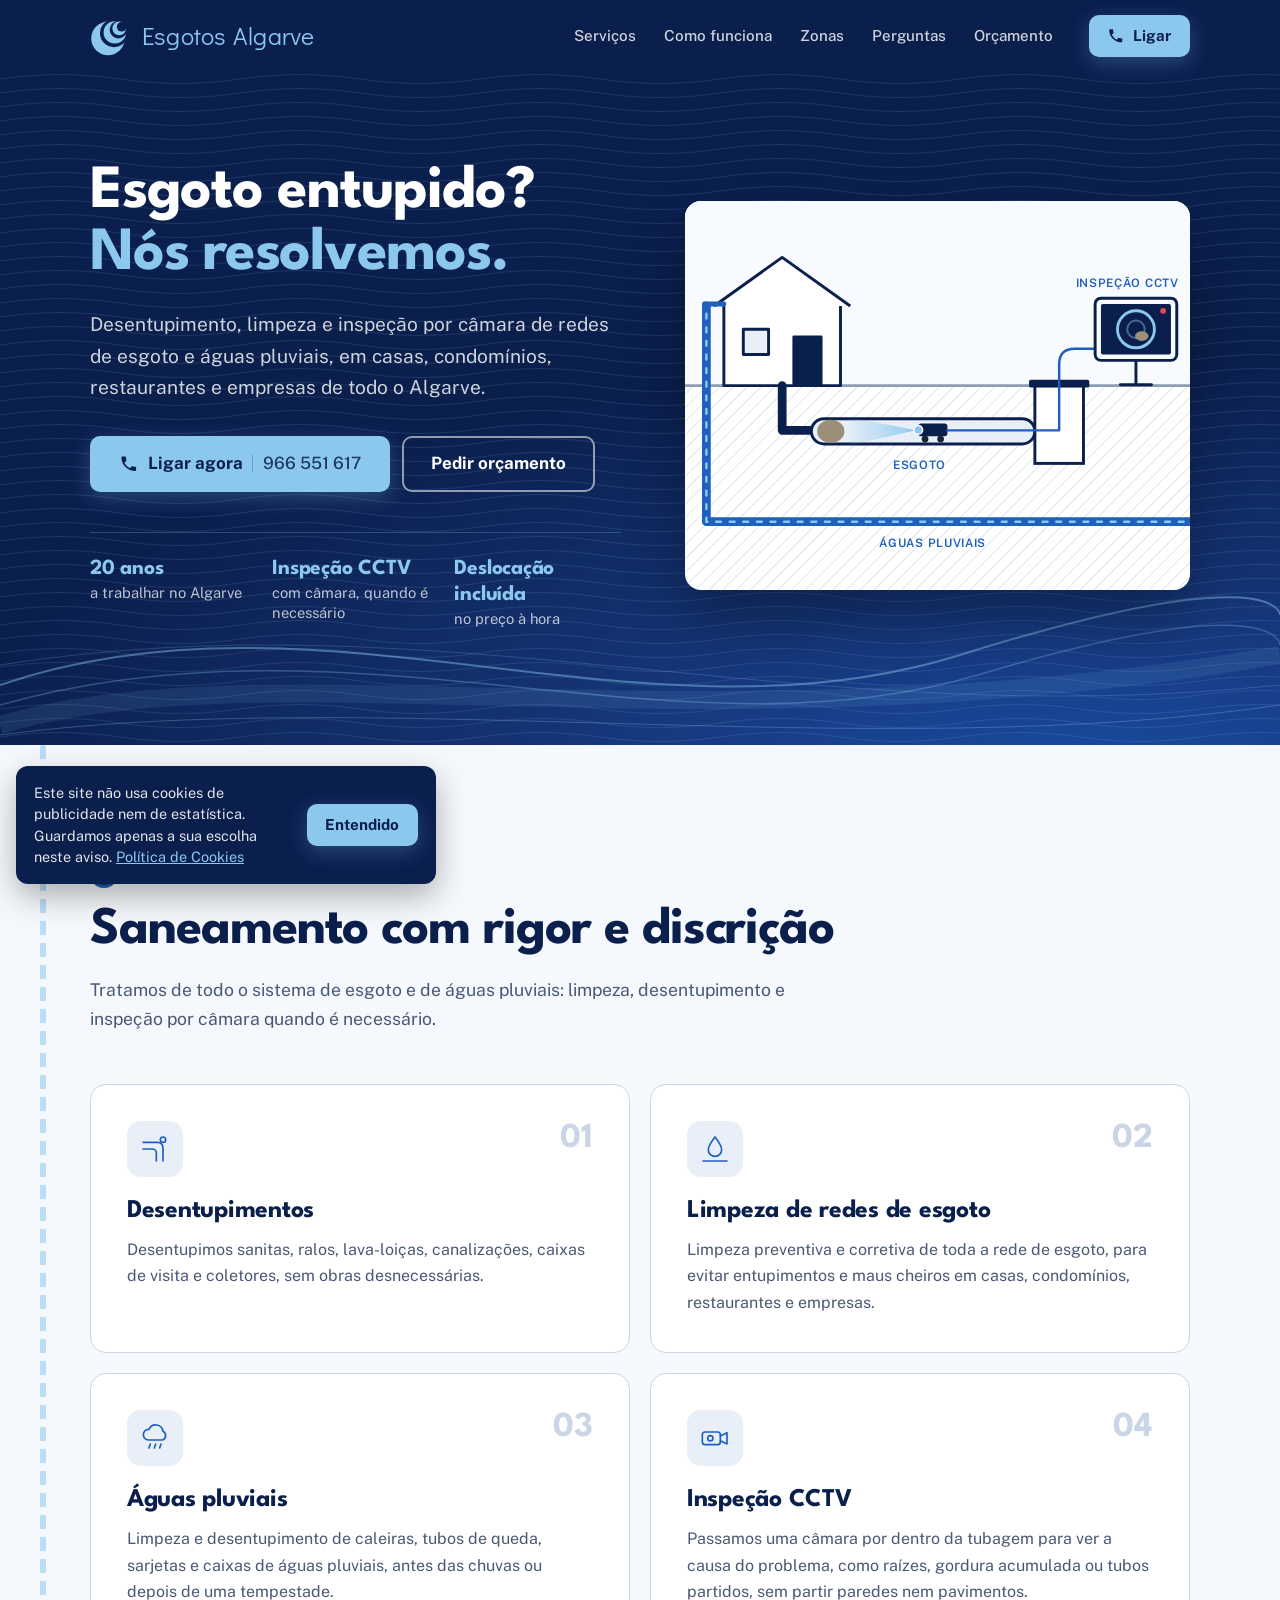
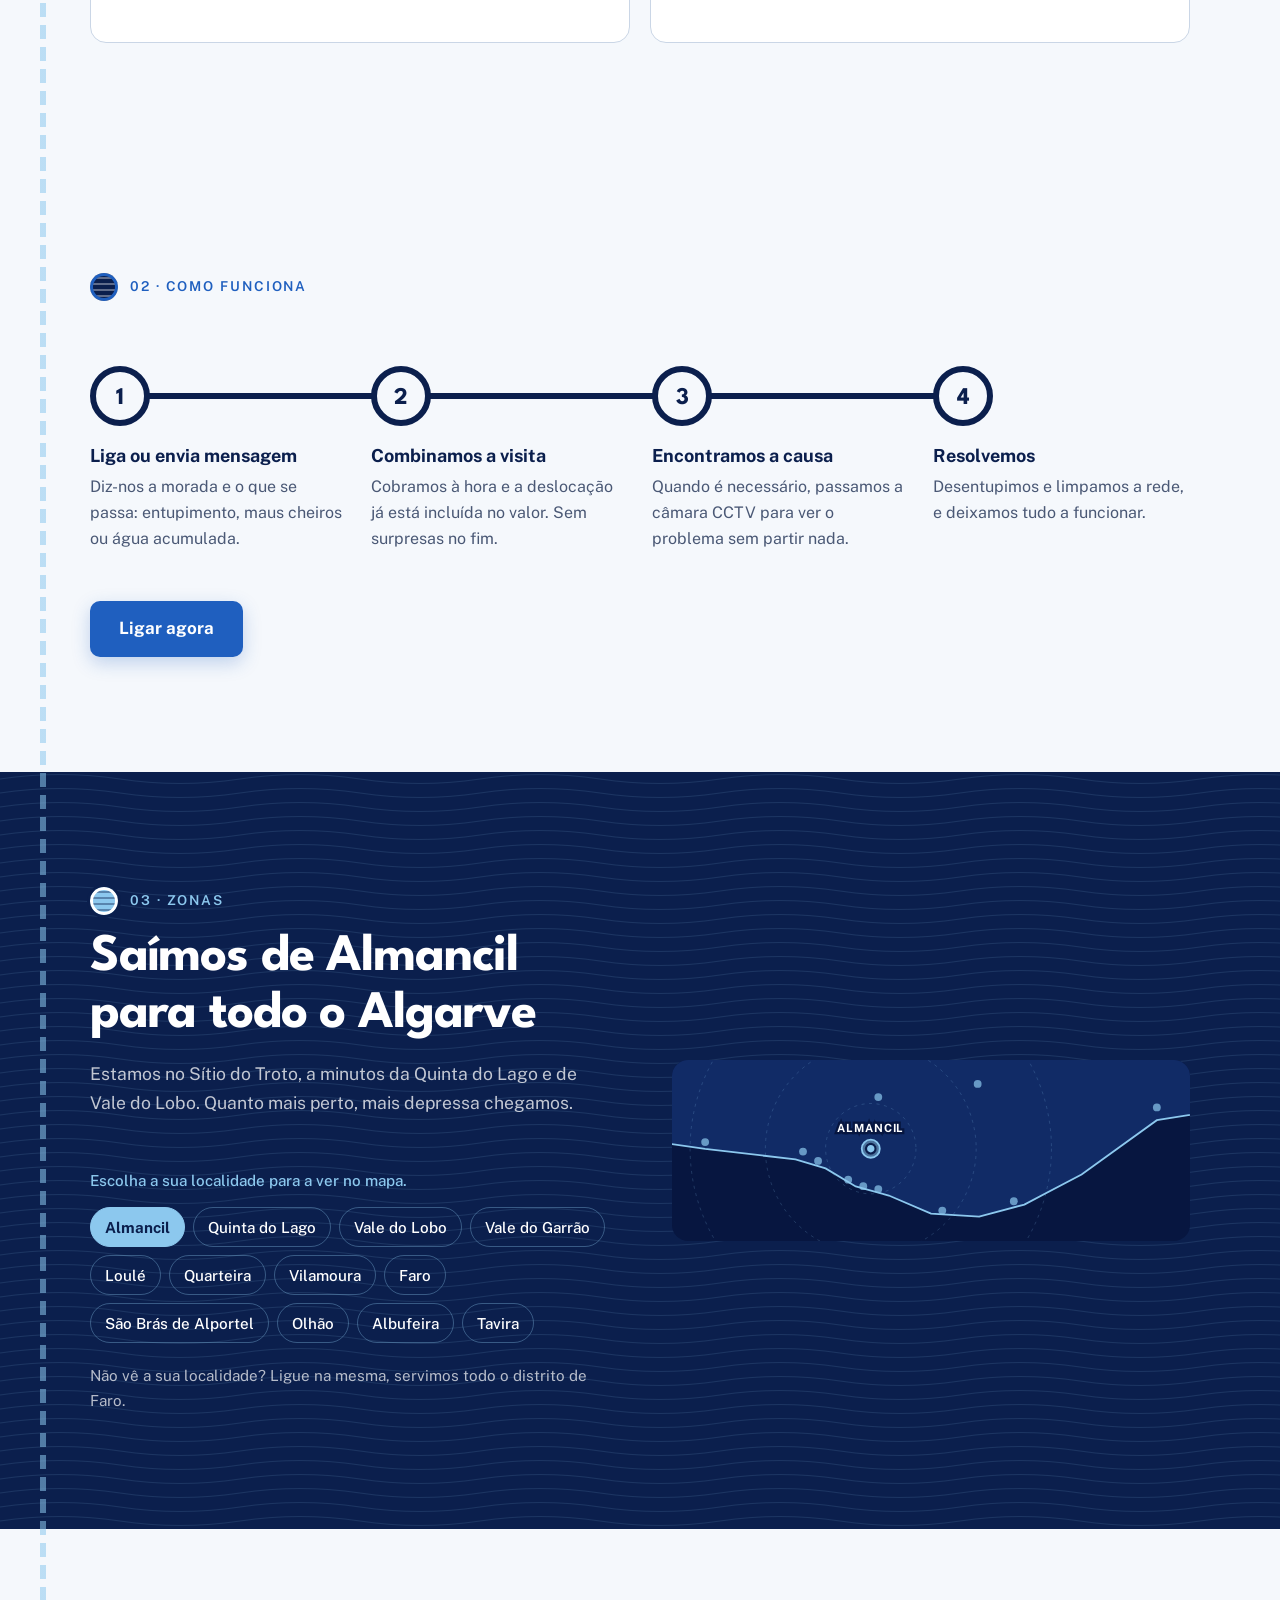
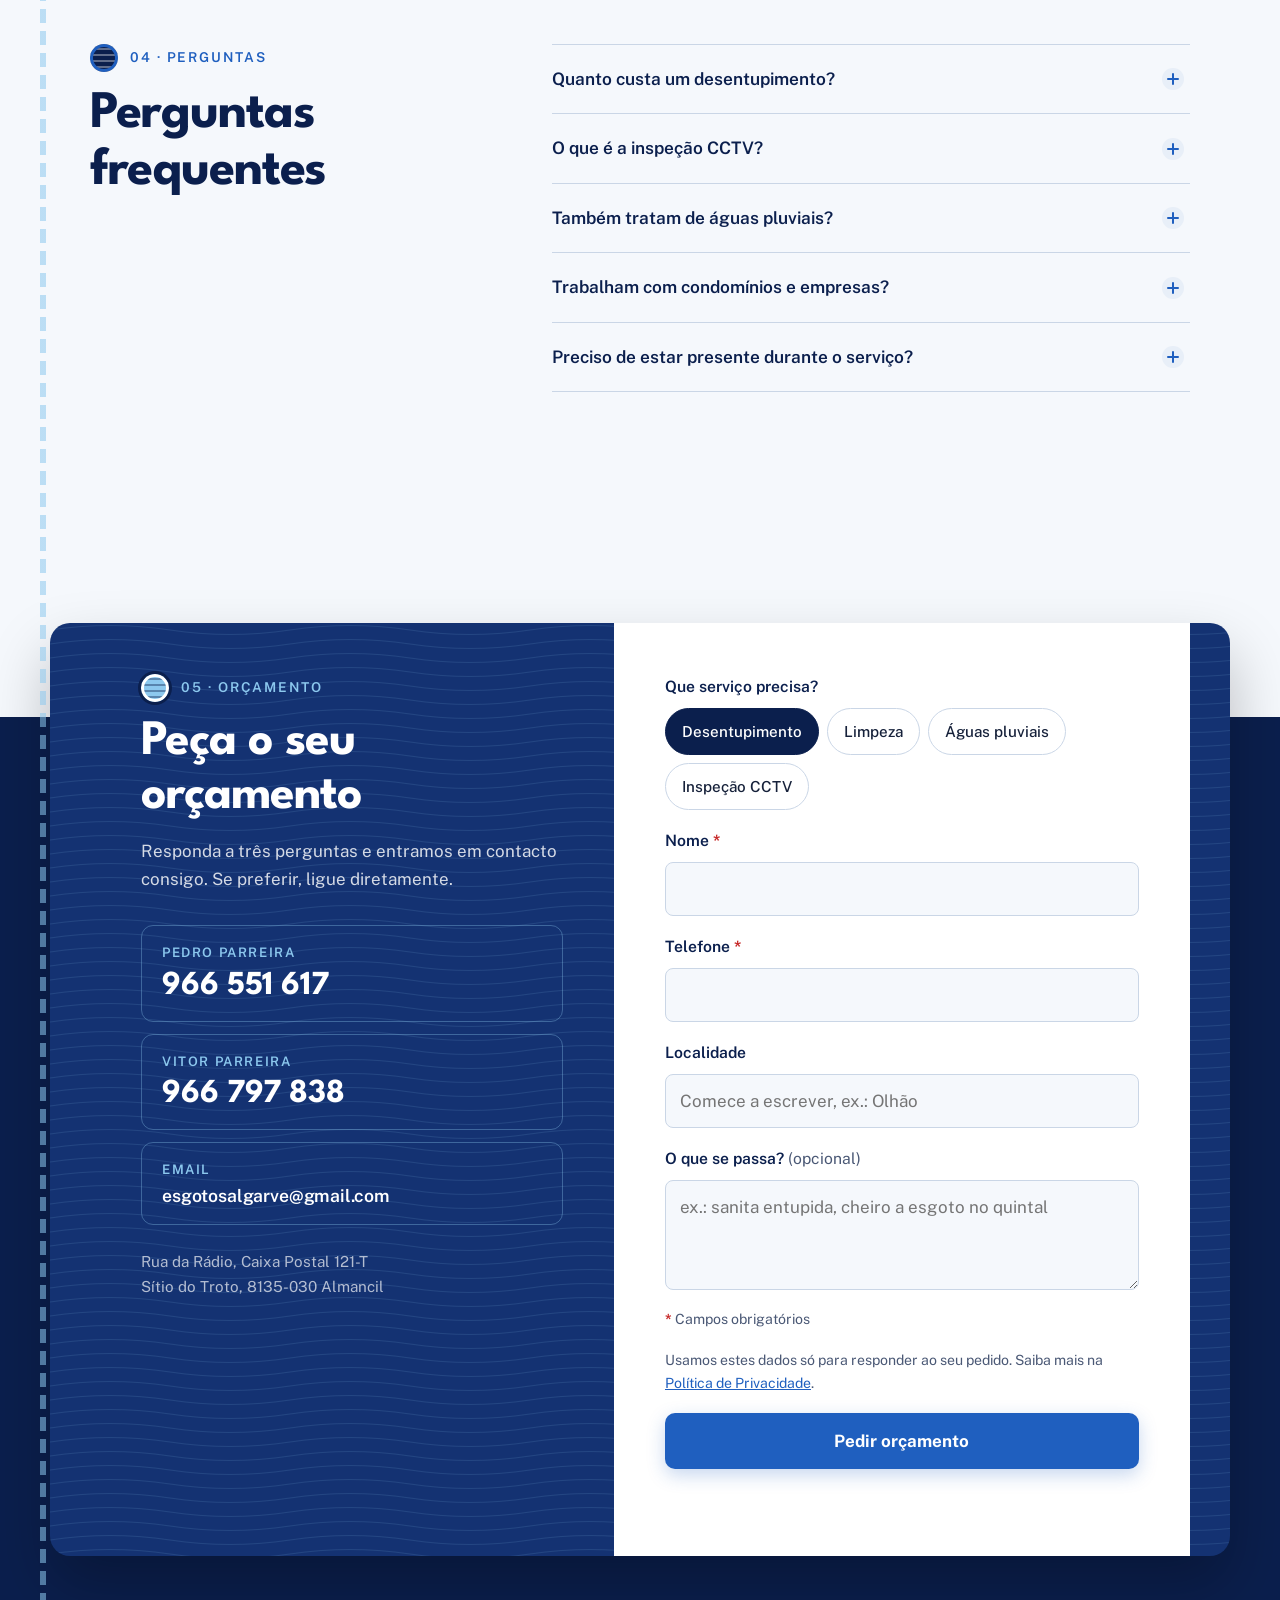
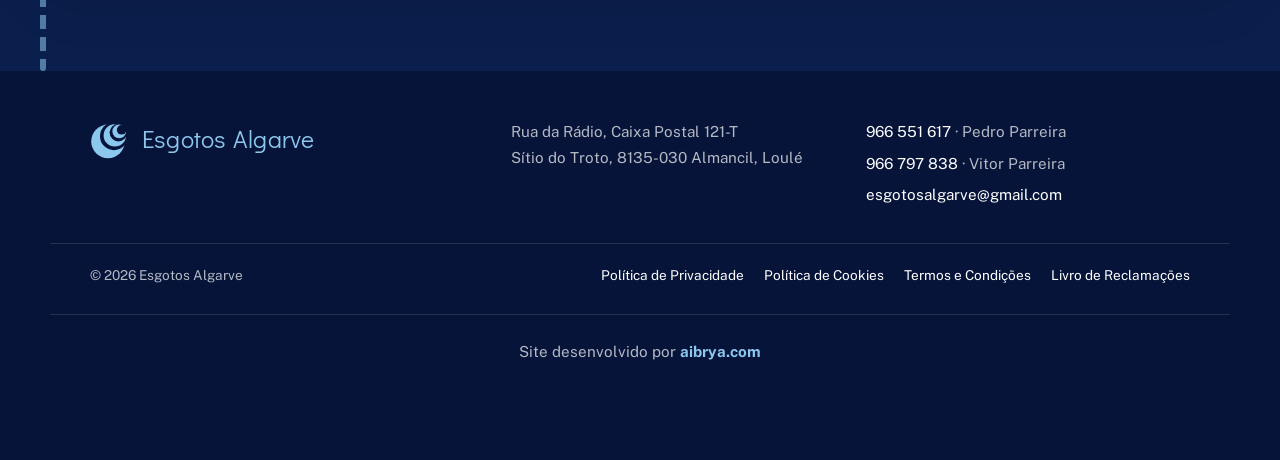
==== commit 219bae91: "Atualizar com o feedback do cliente e a identidade da marca - Serviços: desentupimentos, limpeza de " ====
--- a/index.html
+++ b/index.html
@@ -3,15 +3,15 @@
 <head>
   <meta charset="utf-8">
   <meta name="viewport" content="width=device-width, initial-scale=1">
-  <title>Esgotos Algarve | Limpeza de fossas e desentupimentos em Almancil</title>
-  <meta name="description" content="Piquete 24/7. Esvaziamento e limpeza de fossas sépticas, desentupimento de esgotos, limpeza de sarjetas e drenagem de obras em Almancil, Loulé e todo o Algarve. Desde 2011.">
-  <meta name="theme-color" content="#0B3341">
+  <title>Esgotos Algarve | Desentupimentos, limpeza e inspeção CCTV</title>
+  <meta name="description" content="Desentupimento, limpeza e inspeção por câmara CCTV de redes de esgoto e águas pluviais em Almancil, Loulé e todo o Algarve. 20 anos de experiência. Deslocação incluída no preço.">
+  <meta name="theme-color" content="#0B1F4D">
   <link rel="icon" href="assets/favicon.svg" type="image/svg+xml">
-  <meta property="og:title" content="Esgotos Algarve | Fossas, esgotos e sarjetas">
-  <meta property="og:description" content="Limpeza de fossas, esgotos e sarjetas em Almancil e no Algarve, desde 2011.">
+  <meta property="og:title" content="Esgotos Algarve | Desentupimentos e inspeção CCTV">
+  <meta property="og:description" content="Desentupimento, limpeza e inspeção CCTV de esgotos e águas pluviais em todo o Algarve.">
   <meta property="og:type" content="website">
   <meta property="og:locale" content="pt_PT">
-  <link rel="preload" href="assets/fonts/BarlowCondensed-700.woff2" as="font" type="font/woff2" crossorigin>
+  <link rel="preload" href="assets/fonts/LeagueSpartan.woff2" as="font" type="font/woff2" crossorigin>
   <link rel="preload" href="assets/fonts/PublicSans.woff2" as="font" type="font/woff2" crossorigin>
   <link rel="stylesheet" href="assets/fonts.css">
   <link rel="stylesheet" href="styles.css">
@@ -22,7 +22,8 @@
     "name": "Esgotos Algarve",
     "legalName": "Esgotos Algarve Vimasilco Unipessoal Lda",
     "taxID": "509934170",
-    "foundingDate": "2011-07-08",
+    "telephone": ["+351966551617", "+351966797838"],
+    "email": "esgotosalgarve@gmail.com",
     "address": {
       "@type": "PostalAddress",
       "streetAddress": "Rua da Rádio, Caixa Postal 121-T, Sítio do Troto",
@@ -31,24 +32,32 @@
       "addressRegion": "Faro",
       "addressCountry": "PT"
     },
-    "areaServed": "Algarve",
-    "openingHoursSpecification": {
-      "@type": "OpeningHoursSpecification",
-      "dayOfWeek": ["Monday","Tuesday","Wednesday","Thursday","Friday","Saturday","Sunday"],
-      "opens": "00:00",
-      "closes": "23:59"
-    }
+    "areaServed": "Algarve"
   }
   </script>
 </head>
 <body>
   <a class="skip" href="#conteudo">Saltar para o conteúdo</a>
 
+  <!-- Símbolo do logótipo (redesenhado em vetor) -->
+  <svg width="0" height="0" style="position:absolute" aria-hidden="true" focusable="false">
+    <defs>
+      <mask id="lg-m1" maskUnits="userSpaceOnUse" x="0" y="0" width="100" height="100"><rect width="100" height="100" fill="#fff"/><circle cx="60" cy="43" r="35" fill="#000"/></mask>
+      <mask id="lg-m2" maskUnits="userSpaceOnUse" x="0" y="0" width="100" height="100"><rect width="100" height="100" fill="#fff"/><circle cx="71" cy="34" r="22" fill="#000"/></mask>
+      <mask id="lg-m3" maskUnits="userSpaceOnUse" x="0" y="0" width="100" height="100"><rect width="100" height="100" fill="#fff"/><circle cx="79" cy="27" r="12" fill="#000"/></mask>
+      <symbol id="logo-mark" viewBox="0 0 100 100">
+        <circle cx="45" cy="56" r="42" fill="currentColor" mask="url(#lg-m1)"/>
+        <circle cx="62" cy="41" r="28" fill="currentColor" mask="url(#lg-m2)"/>
+        <circle cx="73" cy="31" r="17" fill="currentColor" mask="url(#lg-m3)"/>
+      </symbol>
+    </defs>
+  </svg>
+
   <header class="topbar" id="topo">
     <div class="wrap topbar__inner">
       <a class="brand" href="#topo" aria-label="Esgotos Algarve, início">
-        <svg class="brand__mark" viewBox="0 0 64 64" aria-hidden="true"><circle cx="32" cy="32" r="30" fill="currentColor"/><circle cx="32" cy="32" r="22" fill="none" stroke="var(--sinal)" stroke-width="4"/><path d="M18 26h28M16 32h32M18 38h28" stroke="var(--sinal)" stroke-width="3" stroke-linecap="round"/></svg>
-        <span class="brand__name">Esgotos<strong>Algarve</strong></span>
+        <svg class="brand__mark" aria-hidden="true"><use href="#logo-mark"/></svg>
+        <span class="brand__name">Esgotos Algarve</span>
       </a>
       <nav class="nav" aria-label="Principal">
         <button class="nav__toggle" aria-expanded="false" aria-controls="menu">
@@ -63,9 +72,9 @@
           <li><a href="#orcamento">Orçamento</a></li>
         </ul>
       </nav>
-      <a class="btn btn--sinal btn--sm topbar__call" data-phone-link href="tel:+351000000000" aria-label="Ligar, piquete 24 horas">
+      <a class="btn btn--ceu btn--sm topbar__call" href="tel:+351966551617">
         <svg viewBox="0 0 24 24" aria-hidden="true"><path d="M6.6 10.8a15.1 15.1 0 0 0 6.6 6.6l2.2-2.2a1 1 0 0 1 1-.25 11.4 11.4 0 0 0 3.6.57 1 1 0 0 1 1 1V20a1 1 0 0 1-1 1A17 17 0 0 1 3 4a1 1 0 0 1 1-1h3.5a1 1 0 0 1 1 1c0 1.25.2 2.45.57 3.57a1 1 0 0 1-.25 1z"/></svg>
-        <span>Ligar 24h</span>
+        <span>Ligar</span>
       </a>
     </div>
   </header>
@@ -74,81 +83,93 @@
 
     <!-- HERO -->
     <section class="hero">
+      <svg class="hero__swoosh" viewBox="0 0 1440 220" preserveAspectRatio="none" aria-hidden="true">
+        <path d="M0 190 C300 110 800 220 1440 120" stroke-opacity=".10" stroke-width="18" vector-effect="non-scaling-stroke"/>
+        <path d="M0 150 C360 40 720 220 1080 120 S1440 80 1440 80" stroke-opacity=".45" stroke-width="2" vector-effect="non-scaling-stroke"/>
+        <path d="M0 170 C400 70 760 230 1100 140 S1440 110 1440 110" stroke-opacity=".3" stroke-width="1.5" vector-effect="non-scaling-stroke"/>
+        <path d="M0 130 C500 60 900 200 1440 150" stroke-opacity=".22" stroke-width="1" vector-effect="non-scaling-stroke"/>
+        <path d="M0 200 C420 150 980 230 1440 170" stroke-opacity=".3" stroke-width="1" vector-effect="non-scaling-stroke"/>
+      </svg>
       <div class="wrap hero__grid">
         <div class="hero__copy">
-          <h1>Fossa cheia ou esgoto entupido? <span>Resolvemos hoje.</span></h1>
-          <p class="hero__lead">Esvaziamos fossas sépticas, desentupimos esgotos e limpamos sarjetas em moradias, condomínios, restaurantes e obras.</p>
+          <h1>Esgoto entupido? <span>Nós resolvemos.</span></h1>
+          <p class="hero__lead">Desentupimento, limpeza e inspeção por câmara de redes de esgoto e águas pluviais, em casas, condomínios, restaurantes e empresas de todo o Algarve.</p>
           <div class="hero__ctas">
-            <a class="btn btn--sinal btn--lg" data-phone-link href="tel:+351000000000">
+            <a class="btn btn--ceu btn--lg" href="tel:+351966551617">
               <svg viewBox="0 0 24 24" aria-hidden="true"><path d="M6.6 10.8a15.1 15.1 0 0 0 6.6 6.6l2.2-2.2a1 1 0 0 1 1-.25 11.4 11.4 0 0 0 3.6.57 1 1 0 0 1 1 1V20a1 1 0 0 1-1 1A17 17 0 0 1 3 4a1 1 0 0 1 1-1h3.5a1 1 0 0 1 1 1c0 1.25.2 2.45.57 3.57a1 1 0 0 1-.25 1z"/></svg>
-              Ligar agora <span class="btn__num" data-phone-text>000 000 000</span>
+              Ligar agora <span class="btn__num">966 551 617</span>
             </a>
             <a class="btn btn--ghost btn--lg" href="#orcamento">Pedir orçamento</a>
           </div>
           <ul class="hero__proof" role="list">
-            <li><strong>Piquete 24/7</strong> todos os dias, incluindo feriados</li>
-            <li><strong>15 anos</strong> a trabalhar no Algarve</li>
-            <li><strong>Camião cisterna</strong> próprio com sucção</li>
+            <li><strong>20 anos</strong> a trabalhar no Algarve</li>
+            <li><strong>Inspeção CCTV</strong> com câmara, quando é necessário</li>
+            <li><strong>Deslocação incluída</strong> no preço à hora</li>
           </ul>
         </div>
 
-        <!-- Assinatura: corte técnico do terreno -->
+        <!-- Assinatura: corte técnico com inspeção por câmara -->
         <figure class="hero__section">
-          <svg viewBox="0 0 520 440" role="img" aria-labelledby="corte-titulo">
-            <title id="corte-titulo">Corte técnico: casa ligada a uma fossa séptica, com o camião cisterna a fazer a sucção</title>
+          <svg viewBox="0 0 520 400" role="img" aria-labelledby="corte-titulo">
+            <title id="corte-titulo">Corte técnico de uma casa: águas pluviais da caleira e rede de esgoto, com uma câmara CCTV a encontrar um entupimento dentro do tubo</title>
             <defs>
               <pattern id="terra" width="10" height="10" patternUnits="userSpaceOnUse" patternTransform="rotate(45)">
                 <line x1="0" y1="0" x2="0" y2="10" class="hatch"/>
               </pattern>
-              <clipPath id="tanque-clip"><rect x="232" y="232" width="176" height="128" rx="14"/></clipPath>
+              <linearGradient id="feixe" x1="1" y1="0" x2="0" y2="0">
+                <stop offset="0" stop-color="#8CC8EE" stop-opacity=".95"/>
+                <stop offset="1" stop-color="#8CC8EE" stop-opacity="0"/>
+              </linearGradient>
+              <clipPath id="tubo-clip"><rect x="130" y="224" width="230" height="26" rx="13"/></clipPath>
             </defs>
             <!-- céu / chão -->
-            <rect x="0" y="0" width="520" height="190" class="ceu"/>
-            <rect x="0" y="190" width="520" height="250" fill="url(#terra)" class="terra"/>
+            <rect x="0" y="0" width="520" height="190" class="ceu-svg"/>
+            <rect x="0" y="190" width="520" height="210" fill="url(#terra)"/>
             <line x1="0" y1="190" x2="520" y2="190" class="solo"/>
             <!-- casa -->
             <g class="casa">
-              <rect x="34" y="104" width="120" height="86"/>
-              <path d="M24 108 94 58l70 50"/>
-              <rect x="56" y="134" width="26" height="26" class="janela"/>
-              <rect x="104" y="140" width="28" height="50" class="porta"/>
-              <rect x="128" y="64" width="16" height="30" class="chamine"/>
+              <rect x="40" y="104" width="120" height="86"/>
+              <path d="M30 108 100 58l70 50"/>
+              <rect x="60" y="132" width="26" height="26" class="janela"/>
+              <rect x="112" y="140" width="28" height="50" class="porta"/>
             </g>
-            <!-- tubo casa -> fossa -->
-            <path class="tubo" d="M120 190v40h112"/>
-            <path class="fluxo" d="M120 196v34h112"/>
-            <!-- fossa -->
-            <rect x="232" y="232" width="176" height="128" rx="14" class="tanque"/>
-            <g clip-path="url(#tanque-clip)">
-              <rect class="nivel" x="232" y="262" width="176" height="98"/>
-              <path class="onda" d="M232 262q22-8 44 0t44 0 44 0 44 0v10H232z"/>
+            <!-- águas pluviais: caleira, tubo de queda e coletor -->
+            <path class="caleira" d="M40 106H20"/>
+            <path class="tubo-pluvial" d="M22 108V330H520"/>
+            <path class="chuva" d="M22 116V330H520"/>
+            <!-- esgoto: ligação da casa e coletor -->
+            <path class="ligacao" d="M100 190v46h32"/>
+            <rect x="130" y="224" width="230" height="26" rx="13" class="tubo-esgoto"/>
+            <!-- caixa de visita -->
+            <rect x="360" y="190" width="50" height="80" class="caixa"/>
+            <rect x="354" y="184" width="62" height="8" rx="2" class="tampa"/>
+            <!-- entupimento e câmara dentro do tubo -->
+            <g clip-path="url(#tubo-clip)">
+              <ellipse cx="150" cy="237" rx="14" ry="12" class="entupimento"/>
+              <polygon points="238,236 166,222 166,252" class="feixe"/>
             </g>
-            <line x1="320" y1="232" x2="320" y2="190" class="tubo"/>
-            <rect x="300" y="182" width="40" height="10" rx="2" class="tampa"/>
-            <!-- camião -->
-            <g class="camiao">
-              <rect x="372" y="118" width="112" height="56" rx="26" class="cisterna"/>
-              <rect x="484" y="128" width="30" height="46" rx="6" class="cabine"/>
-              <rect x="494" y="134" width="14" height="14" rx="2" class="janela"/>
-              <line x1="372" y1="174" x2="514" y2="174" class="chassis"/>
-              <circle cx="400" cy="180" r="10" class="roda"/>
-              <circle cx="456" cy="180" r="10" class="roda"/>
-              <circle cx="500" cy="180" r="10" class="roda"/>
-              <rect x="390" y="138" width="70" height="8" rx="4" class="faixa"/>
+            <g class="camara-grupo">
+              <rect x="240" y="229" width="30" height="13" rx="3" class="camara__corpo"/>
+              <circle cx="240" cy="235.5" r="4.5" class="camara__lente"/>
+              <circle cx="247" cy="245" r="3.5" class="camara__roda"/>
+              <circle cx="263" cy="245" r="3.5" class="camara__roda"/>
             </g>
-            <!-- mangueira -->
-            <path class="mangueira" d="M380 160c-30 0-48 0-56 22v20"/>
-            <path class="mangueira mangueira--in" d="M324 200v100"/>
-            <!-- cotas -->
-            <g class="cota">
-              <line x1="424" y1="232" x2="424" y2="360"/>
-              <line x1="418" y1="232" x2="430" y2="232"/>
-              <line x1="418" y1="360" x2="430" y2="360"/>
-              <text x="436" y="300">fossa</text>
+            <!-- cabo até ao monitor -->
+            <path class="cabo" d="M270 236H385V168q0-16 16-16h21"/>
+            <!-- monitor -->
+            <g class="monitor">
+              <rect x="422" y="100" width="84" height="64" rx="6" class="monitor__moldura"/>
+              <rect x="428" y="106" width="72" height="52" rx="2" class="monitor__ecra"/>
+              <circle cx="464" cy="132" r="19" class="monitor__tubo"/>
+              <circle cx="464" cy="132" r="9" class="monitor__tubo2"/>
+              <ellipse cx="470" cy="139" rx="7" ry="5" class="entupimento"/>
+              <circle cx="492" cy="113" r="3" class="monitor__rec"/>
+              <line x1="464" y1="164" x2="464" y2="188" class="monitor__pe"/>
+              <line x1="448" y1="189" x2="480" y2="189" class="monitor__pe"/>
             </g>
-            <g class="cota">
-              <text x="14" y="258">rede doméstica</text>
-            </g>
+            <text x="214" y="276" class="cota">esgoto</text>
+            <text x="200" y="356" class="cota">águas pluviais</text>
+            <text x="508" y="88" class="cota" text-anchor="end">inspeção CCTV</text>
           </svg>
         </figure>
       </div>
@@ -162,44 +183,44 @@
           <header class="sec-head">
             <p class="node"><span class="node__cover" aria-hidden="true"></span>01 · Serviços</p>
             <h2 id="servicos-h">Saneamento com rigor e discrição</h2>
-            <p class="sec-head__lead">Fossas, esgotos, sarjetas e drenagem de obras. Trabalhamos com camião cisterna equipado para sucção e limpeza a alta pressão.</p>
+            <p class="sec-head__lead">Tratamos de todo o sistema de esgoto e de águas pluviais: limpeza, desentupimento e inspeção por câmara quando é necessário.</p>
           </header>
 
           <div class="services">
             <article class="svc">
               <div class="svc__top">
-                <div class="svc__icon" aria-hidden="true"><svg viewBox="0 0 48 48"><rect x="6" y="18" width="36" height="22" rx="6"/><path d="M24 18V8M18 8h12"/><path d="M8 30q8-4 16 0t16 0"/></svg></div>
+                <div class="svc__icon" aria-hidden="true"><svg viewBox="0 0 48 48"><path d="M6 14h22a8 8 0 0 1 8 8v20"/><path d="M6 24h14a6 6 0 0 1 6 6v12"/><circle cx="36" cy="10" r="4"/></svg></div>
                 <span class="svc__n" aria-hidden="true">01</span>
               </div>
-              <h3>Esvaziamento e limpeza de fossas</h3>
-              <p>Sucção completa de fossas sépticas, estanques e poços absorventes, limpeza das paredes e verificação do estado. Os resíduos seguem para destino final licenciado.</p>
+              <h3>Desentupimentos</h3>
+              <p>Desentupimos sanitas, ralos, lava-loiças, canalizações, caixas de visita e coletores, sem obras desnecessárias.</p>
             </article>
 
             <article class="svc">
               <div class="svc__top">
-                <div class="svc__icon" aria-hidden="true"><svg viewBox="0 0 48 48"><path d="M6 14h22a8 8 0 0 1 8 8v20"/><path d="M6 24h14a6 6 0 0 1 6 6v12"/><circle cx="36" cy="10" r="4"/></svg></div>
+                <div class="svc__icon" aria-hidden="true"><svg viewBox="0 0 48 48"><path d="M24 6c6 8 10 13 10 19a10 10 0 0 1-20 0c0-6 4-11 10-19z"/><path d="M6 42h36"/></svg></div>
                 <span class="svc__n" aria-hidden="true">02</span>
               </div>
-              <h3>Desentupimentos e redes de esgoto</h3>
-              <p>Desentupimento de canalizações, caixas de visita e coletores. Limpeza e manutenção de redes de drenagem e pequenas ETAR.</p>
+              <h3>Limpeza de redes de esgoto</h3>
+              <p>Limpeza preventiva e corretiva de toda a rede de esgoto, para evitar entupimentos e maus cheiros em casas, condomínios, restaurantes e empresas.</p>
             </article>
 
             <article class="svc">
               <div class="svc__top">
-                <div class="svc__icon" aria-hidden="true"><svg viewBox="0 0 48 48"><rect x="8" y="14" width="32" height="20" rx="2"/><path d="M14 14v20M20 14v20M26 14v20M32 14v20"/><path d="M4 40h40"/></svg></div>
+                <div class="svc__icon" aria-hidden="true"><svg viewBox="0 0 48 48"><path d="M14 27a8 8 0 0 1 1-16 11 11 0 0 1 21 3 7 7 0 0 1-1 13z"/><path d="M17 33l-2 6M25 33l-2 6M33 33l-2 6"/></svg></div>
                 <span class="svc__n" aria-hidden="true">03</span>
               </div>
-              <h3>Limpeza de sarjetas</h3>
-              <p>Remoção de lamas, areias e folhas de sarjetas e caleiras, antes das chuvas de outono ou depois de uma tempestade.</p>
+              <h3>Águas pluviais</h3>
+              <p>Limpeza e desentupimento de caleiras, tubos de queda, sarjetas e caixas de águas pluviais, antes das chuvas ou depois de uma tempestade.</p>
             </article>
 
             <article class="svc">
               <div class="svc__top">
-                <div class="svc__icon" aria-hidden="true"><svg viewBox="0 0 48 48"><path d="M4 38h40"/><path d="M8 38V24l10-6 10 6v14"/><path d="M32 38V20h8v18"/><path d="M14 30h8"/></svg></div>
+                <div class="svc__icon" aria-hidden="true"><svg viewBox="0 0 48 48"><rect x="5" y="15" width="27" height="19" rx="4"/><path d="M32 21l10-5v17l-10-5"/><circle cx="17" cy="24.5" r="4"/></svg></div>
                 <span class="svc__n" aria-hidden="true">04</span>
               </div>
-              <h3>Drenagem em obra</h3>
-              <p>Esgotamento de águas e preparação do terreno para construção. Apoio a empreiteiros e promotores na zona de Loulé e Faro.</p>
+              <h3>Inspeção CCTV</h3>
+              <p>Passamos uma câmara por dentro da tubagem para ver a causa do problema, como raízes, gordura acumulada ou tubos partidos, sem partir paredes nem pavimentos.</p>
             </article>
           </div>
         </div>
@@ -215,26 +236,26 @@
             <li>
               <span class="steps__n" aria-hidden="true">1</span>
               <h3>Liga ou envia mensagem</h3>
-              <p>Diz-nos a morada, o tipo de problema e, se souber, o tamanho da fossa.</p>
+              <p>Diz-nos a morada e o que se passa: entupimento, maus cheiros ou água acumulada.</p>
             </li>
             <li>
               <span class="steps__n" aria-hidden="true">2</span>
-              <h3>Recebe um preço</h3>
-              <p>Damos o valor antes de sairmos. Sem custos escondidos no fim.</p>
+              <h3>Combinamos a visita</h3>
+              <p>Cobramos à hora e a deslocação já está incluída no valor. Sem surpresas no fim.</p>
             </li>
             <li>
               <span class="steps__n" aria-hidden="true">3</span>
-              <h3>Fazemos o serviço</h3>
-              <p>Chegamos com o camião cisterna, fazemos a sucção e deixamos o local limpo.</p>
+              <h3>Encontramos a causa</h3>
+              <p>Quando é necessário, passamos a câmara CCTV para ver o problema sem partir nada.</p>
             </li>
             <li>
               <span class="steps__n" aria-hidden="true">4</span>
-              <h3>Destino certo</h3>
-              <p>Os resíduos seguem para tratamento licenciado. Nada fica no seu terreno.</p>
+              <h3>Resolvemos</h3>
+              <p>Desentupimos e limpamos a rede, e deixamos tudo a funcionar.</p>
             </li>
           </ol>
           <div class="cta-inline">
-            <a class="btn btn--sinal btn--lg" data-phone-link href="tel:+351000000000">Ligar agora</a>
+            <a class="btn btn--azul btn--lg" href="tel:+351966551617">Ligar agora</a>
           </div>
         </div>
       </section>
@@ -312,24 +333,24 @@
           </header>
           <div class="faq">
             <details>
-              <summary>Fazem serviços urgentes?</summary>
-              <p>Sim. Temos piquete 24 horas por dia, 7 dias por semana, incluindo fins de semana e feriados. Se tem a fossa a transbordar ou um esgoto entupido, ligue a qualquer hora.</p>
+              <summary>Quanto custa um desentupimento?</summary>
+              <p>Cobramos à hora. A deslocação já está incluída no valor, por isso não paga nada à parte para irmos até si.</p>
             </details>
             <details>
-              <summary>De quanto em quanto tempo devo esvaziar a fossa?</summary>
-              <p>Depende do tamanho da fossa e de quantas pessoas vivem na casa. Numa moradia familiar, o mais comum é uma vez por ano ou de dois em dois anos. Em alojamento local com ocupação alta, pode ser preciso mais vezes. Na primeira visita dizemos-lhe o intervalo certo para o seu caso.</p>
+              <summary>O que é a inspeção CCTV?</summary>
+              <p>É uma câmara que entra na tubagem e mostra o que está lá dentro: raízes, gordura acumulada, tubos partidos ou mal ligados. Usamo-la quando é necessário, para encontrar a causa do problema sem partir paredes nem pavimentos.</p>
             </details>
             <details>
-              <summary>Quanto custa esvaziar uma fossa?</summary>
-              <p>O preço depende do volume da fossa, do acesso para o camião e da distância. Diga-nos a morada e o tamanho aproximado e damos-lhe o valor antes de sairmos.</p>
+              <summary>Também tratam de águas pluviais?</summary>
+              <p>Sim. Limpamos e desentupimos caleiras, tubos de queda, sarjetas e caixas de águas pluviais.</p>
             </details>
             <details>
-              <summary>Preciso de estar em casa durante o serviço?</summary>
-              <p>Não é obrigatório, desde que a tampa da fossa esteja acessível e o camião consiga chegar perto. Combinamos tudo por telefone.</p>
+              <summary>Trabalham com condomínios e empresas?</summary>
+              <p>Sim. Trabalhamos com particulares, condomínios, restaurantes, hotéis e empresas em todo o Algarve.</p>
             </details>
             <details>
-              <summary>Para onde vão os resíduos?</summary>
-              <p>São transportados no camião cisterna e entregues num destino final licenciado para tratamento de águas residuais.</p>
+              <summary>Preciso de estar presente durante o serviço?</summary>
+              <p>Combinamos tudo por telefone. O importante é termos acesso às caixas de visita e às zonas com o problema.</p>
             </details>
           </div>
         </div>
@@ -341,11 +362,21 @@
           <div class="quote__intro">
             <p class="node node--light"><span class="node__cover" aria-hidden="true"></span>05 · Orçamento</p>
             <h2 id="orc-h">Peça o seu orçamento</h2>
-            <p>Responda a três perguntas e enviamos-lhe o preço. Se for urgente, ligue: temos piquete 24 horas, todos os dias.</p>
-            <a class="phone-big" data-phone-link href="tel:+351000000000">
-              <span>Piquete 24/7</span>
-              <strong data-phone-text>000 000 000</strong>
-            </a>
+            <p>Responda a três perguntas e entramos em contacto consigo. Se preferir, ligue diretamente.</p>
+            <div class="contactos">
+              <a class="contacto" href="tel:+351966551617">
+                <span>Pedro Parreira</span>
+                <strong>966 551 617</strong>
+              </a>
+              <a class="contacto" href="tel:+351966797838">
+                <span>Vitor Parreira</span>
+                <strong>966 797 838</strong>
+              </a>
+              <a class="contacto contacto--email" href="mailto:esgotosalgarve@gmail.com">
+                <span>Email</span>
+                <strong>esgotosalgarve@gmail.com</strong>
+              </a>
+            </div>
             <address class="quote__addr">
               Rua da Rádio, Caixa Postal 121-T<br>
               Sítio do Troto, 8135-030 Almancil
@@ -356,10 +387,10 @@
             <fieldset>
               <legend>Que serviço precisa?</legend>
               <div class="chips">
-                <label><input type="radio" name="servico" value="Esvaziamento de fossa" checked><span>Esvaziar fossa</span></label>
-                <label><input type="radio" name="servico" value="Desentupimento"><span>Desentupimento</span></label>
-                <label><input type="radio" name="servico" value="Limpeza de sarjetas"><span>Sarjetas</span></label>
-                <label><input type="radio" name="servico" value="Drenagem em obra"><span>Obra</span></label>
+                <label><input type="radio" name="servico" value="Desentupimento" checked><span>Desentupimento</span></label>
+                <label><input type="radio" name="servico" value="Limpeza de rede de esgoto"><span>Limpeza</span></label>
+                <label><input type="radio" name="servico" value="Águas pluviais"><span>Águas pluviais</span></label>
+                <label><input type="radio" name="servico" value="Inspeção CCTV"><span>Inspeção CCTV</span></label>
               </div>
             </fieldset>
             <div class="field">
@@ -382,11 +413,11 @@
             </div>
             <div class="field">
               <label for="f-msg">O que se passa? <span class="opt">(opcional)</span></label>
-              <textarea id="f-msg" name="mensagem" rows="3" placeholder="ex.: fossa de 6 m³, última limpeza há 2 anos"></textarea>
+              <textarea id="f-msg" name="mensagem" rows="3" placeholder="ex.: sanita entupida, cheiro a esgoto no quintal"></textarea>
             </div>
             <p class="form__req"><span class="req" aria-hidden="true">*</span> Campos obrigatórios</p>
             <p class="form__legal">Usamos estes dados só para responder ao seu pedido. Saiba mais na <a href="privacidade.html">Política de Privacidade</a>.</p>
-            <button class="btn btn--sinal btn--lg btn--block" type="submit">Pedir orçamento</button>
+            <button class="btn btn--azul btn--lg btn--block" type="submit">Pedir orçamento</button>
             <p class="form__note" role="status" aria-live="polite"></p>
           </form>
         </div>
@@ -397,14 +428,18 @@
   <footer class="footer">
     <div class="wrap footer__grid">
       <div>
-        <p class="brand brand--foot"><span class="brand__name">Esgotos<strong>Algarve</strong></span></p>
+        <a class="brand" href="#topo" aria-label="Esgotos Algarve, voltar ao topo">
+          <svg class="brand__mark" aria-hidden="true"><use href="#logo-mark"/></svg>
+          <span class="brand__name">Esgotos Algarve</span>
+        </a>
       </div>
       <div>
         <p>Rua da Rádio, Caixa Postal 121-T<br>Sítio do Troto, 8135-030 Almancil, Loulé</p>
       </div>
       <div>
-        <p><a data-phone-link href="tel:+351000000000"><span data-phone-text>000 000 000</span></a></p>
-        <p><a data-email-link href="mailto:geral@exemplo.pt"><span data-email-text>geral@exemplo.pt</span></a></p>
+        <p><a href="tel:+351966551617">966 551 617</a> · Pedro Parreira</p>
+        <p><a href="tel:+351966797838">966 797 838</a> · Vitor Parreira</p>
+        <p><a href="mailto:esgotosalgarve@gmail.com">esgotosalgarve@gmail.com</a></p>
       </div>
     </div>
     <div class="wrap footer__legal">
@@ -423,15 +458,15 @@
 
   <!-- Barra fixa em telemóvel -->
   <div class="mobilebar">
-    <a class="btn btn--sinal btn--block" data-phone-link href="tel:+351000000000">
+    <a class="btn btn--ceu btn--block" href="tel:+351966551617">
       <svg viewBox="0 0 24 24" aria-hidden="true"><path d="M6.6 10.8a15.1 15.1 0 0 0 6.6 6.6l2.2-2.2a1 1 0 0 1 1-.25 11.4 11.4 0 0 0 3.6.57 1 1 0 0 1 1 1V20a1 1 0 0 1-1 1A17 17 0 0 1 3 4a1 1 0 0 1 1-1h3.5a1 1 0 0 1 1 1c0 1.25.2 2.45.57 3.57a1 1 0 0 1-.25 1z"/></svg>
-      Ligar agora · Piquete 24h
+      Ligar agora
     </a>
   </div>
 
   <div class="cookies" role="region" aria-label="Aviso de cookies" hidden>
     <p>Este site não usa cookies de publicidade nem de estatística. Guardamos apenas a sua escolha neste aviso. <a href="cookies.html">Política de Cookies</a></p>
-    <button type="button" class="btn btn--sinal btn--sm" data-cookies-ok>Entendido</button>
+    <button type="button" class="btn btn--ceu btn--sm" data-cookies-ok>Entendido</button>
   </div>
 
   <script src="script.js"></script>
--- a/assets/fonts.css
+++ b/assets/fonts.css
@@ -1,25 +1,25 @@
 @font-face {
-  font-family: 'Barlow Condensed';
+  font-family: 'Didact Gothic';
   font-style: normal;
-  font-weight: 500;
+  font-weight: 400;
   font-display: swap;
-  src: url(fonts/BarlowCondensed-500.woff2) format('woff2');
+  src: url(fonts/DidactGothic.woff2) format('woff2');
   unicode-range: U+0000-00FF, U+0131, U+0152-0153, U+02BB-02BC, U+02C6, U+02DA, U+02DC, U+0304, U+0308, U+0329, U+2000-206F, U+20AC, U+2122, U+2191, U+2193, U+2212, U+2215, U+FEFF, U+FFFD;
 }
 @font-face {
-  font-family: 'Barlow Condensed';
+  font-family: 'League Spartan';
   font-style: normal;
   font-weight: 600;
   font-display: swap;
-  src: url(fonts/BarlowCondensed-600.woff2) format('woff2');
+  src: url(fonts/LeagueSpartan.woff2) format('woff2');
   unicode-range: U+0000-00FF, U+0131, U+0152-0153, U+02BB-02BC, U+02C6, U+02DA, U+02DC, U+0304, U+0308, U+0329, U+2000-206F, U+20AC, U+2122, U+2191, U+2193, U+2212, U+2215, U+FEFF, U+FFFD;
 }
 @font-face {
-  font-family: 'Barlow Condensed';
+  font-family: 'League Spartan';
   font-style: normal;
   font-weight: 700;
   font-display: swap;
-  src: url(fonts/BarlowCondensed-700.woff2) format('woff2');
+  src: url(fonts/LeagueSpartan.woff2) format('woff2');
   unicode-range: U+0000-00FF, U+0131, U+0152-0153, U+02BB-02BC, U+02C6, U+02DA, U+02DC, U+0304, U+0308, U+0329, U+2000-206F, U+20AC, U+2122, U+2191, U+2193, U+2212, U+2215, U+FEFF, U+FFFD;
 }
 @font-face {
--- a/styles.css
+++ b/styles.css
@@ -1,41 +1,44 @@
 /* =========================================================
-   Esgotos Algarve, sistema de tokens
-   Cal (60%) · Petróleo/Água (30%) · Sinal (10%, só CTAs)
+   Esgotos Algarve, sistema de tokens (a partir do logótipo)
+   Branco (60%) · Marinho/Azul (30%) · Céu (10%, botões e destaques)
    ========================================================= */
 :root {
-  --cal: #F4F6F5;          /* paredes caiadas, fundo dominante */
-  --cal-2: #E6ECEA;        /* fundo de secção alternada */
-  --petroleo: #0B3341;     /* azul petróleo, cor de marca */
-  --petroleo-2: #12475A;
-  --agua: #1F6F78;         /* água tratada, ícones e detalhes */
-  --sinal: #F2B705;        /* amarelo de sinalização, só CTAs */
-  --sinal-hover: #FFC928;
-  --ardosia: #1E2A31;      /* texto */
-  --ardosia-2: #4A5A63;    /* texto secundário */
-  --linha: #C9D3D1;
-
-  --f-display: "Barlow Condensed", "Arial Narrow", sans-serif;
+  --branco: #F5F8FC;       /* fundo dominante */
+  --nevoa: #E8EFF8;        /* fundos suaves, ícones */
+  --marinho: #0B1F4D;      /* azul-escuro do fundo do logótipo */
+  --marinho-2: #143272;
+  --azul: #1F5FBF;         /* azul de marca para texto e ícones em fundo claro */
+  --ceu: #8CC8EE;          /* azul-claro do símbolo e do nome */
+  --ceu-hover: #B3DBF5;
+  --tinta: #16213A;        /* texto */
+  --tinta-2: #4A5875;      /* texto secundário */
+  --linha: #CAD6E6;
+
+  --f-display: "League Spartan", "Futura", "Century Gothic", sans-serif;
+  --f-logo: "Didact Gothic", "Century Gothic", "Futura", sans-serif;
   --f-body: "Public Sans", system-ui, -apple-system, "Segoe UI", sans-serif;
 
   --r: 10px;
   --wrap: 1180px;
   --gutter: clamp(16px, 4vw, 40px);
   --sec-y: clamp(64px, 9vw, 120px);
-  --shadow: 0 1px 2px rgb(11 51 65 / .06), 0 8px 24px rgb(11 51 65 / .08);
+  --shadow: 0 1px 2px rgb(11 31 77 / .06), 0 8px 24px rgb(11 31 77 / .08);
+  /* linhas onduladas do fundo da marca */
+  --ondas: url("data:image/svg+xml,%3Csvg xmlns='http://www.w3.org/2000/svg' width='240' height='14' viewBox='0 0 240 14'%3E%3Cpath d='M0 7 C40 1 80 1 120 7 S200 13 240 7' fill='none' stroke='%238CC8EE' stroke-opacity='.13' stroke-width='1'/%3E%3C/svg%3E");
 }
 
 *, *::before, *::after { box-sizing: border-box; }
 html { scroll-behavior: smooth; -webkit-text-size-adjust: 100%; }
 body {
   margin: 0;
-  background: var(--cal);
-  color: var(--ardosia);
+  background: var(--branco);
+  color: var(--tinta);
   font: 400 1.0625rem/1.65 var(--f-body);
   -webkit-font-smoothing: antialiased;
 }
 img, svg { display: block; max-width: 100%; }
-h1, h2, h3 { margin: 0; line-height: 1.05; color: var(--petroleo); }
-h1, h2 { font-family: var(--f-display); font-weight: 700; letter-spacing: -.01em; text-transform: uppercase; }
+h1, h2, h3 { margin: 0; line-height: 1.08; color: var(--marinho); }
+h1, h2 { font-family: var(--f-display); font-weight: 700; letter-spacing: -.02em; }
 h3 { font-family: var(--f-body); font-weight: 700; font-size: 1.125rem; line-height: 1.3; }
 p { margin: 0; }
 a { color: inherit; }
@@ -44,13 +47,13 @@
 .wrap { max-width: var(--wrap); margin-inline: auto; padding-inline: var(--gutter); }
 .sr-only { position: absolute; width: 1px; height: 1px; overflow: hidden; clip: rect(0 0 0 0); white-space: nowrap; }
 
-:focus-visible { outline: 3px solid var(--sinal); outline-offset: 3px; border-radius: 4px; }
-.section--tint :focus-visible, main :focus-visible { outline-color: var(--petroleo); }
-.section--dark :focus-visible, .section--quote .quote__intro :focus-visible, .footer :focus-visible, .topbar :focus-visible { outline-color: var(--sinal); }
+:focus-visible { outline: 3px solid var(--azul); outline-offset: 3px; border-radius: 4px; }
+.topbar :focus-visible, .hero :focus-visible, .section--dark :focus-visible, .quote__intro :focus-visible,
+.footer :focus-visible, .mobilebar :focus-visible, .cookies :focus-visible { outline-color: var(--ceu); }
 
 .skip {
   position: absolute; left: 16px; top: -60px; z-index: 100;
-  background: var(--sinal); color: var(--petroleo); padding: 10px 16px; font-weight: 700; border-radius: 6px;
+  background: var(--ceu); color: var(--marinho); padding: 10px 16px; font-weight: 700; border-radius: 6px;
 }
 .skip:focus { top: 12px; }
 
@@ -60,97 +63,95 @@
   min-height: 48px; padding: .8em 1.4em;
   font: 700 1rem/1 var(--f-body); text-decoration: none;
   border-radius: var(--r); border: 2px solid transparent; cursor: pointer;
-  transition: background .2s, transform .2s, box-shadow .2s, border-color .2s;
+  transition: background .2s, transform .2s, box-shadow .2s, border-color .2s, color .2s;
 }
 .btn svg { width: 1.15em; height: 1.15em; fill: currentColor; flex: none; }
-.btn--sinal { background: var(--sinal); color: var(--petroleo); box-shadow: 0 2px 0 #C79600; }
-.btn--sinal:hover { background: var(--sinal-hover); transform: translateY(-1px); box-shadow: 0 4px 0 #C79600; }
-.btn--sinal:active { transform: translateY(1px); box-shadow: 0 1px 0 #C79600; }
-.btn--ghost { color: var(--petroleo); border-color: currentColor; background: transparent; }
-.btn--ghost:hover { background: var(--petroleo); color: var(--cal); border-color: var(--petroleo); }
+/* botão principal em fundo escuro */
+.btn--ceu, .btn--sinal { background: var(--ceu); color: var(--marinho); box-shadow: 0 6px 20px rgb(140 200 238 / .25); }
+.btn--ceu:hover, .btn--sinal:hover { background: var(--ceu-hover); transform: translateY(-1px); }
+/* botão principal em fundo claro */
+.btn--azul { background: var(--azul); color: #fff; box-shadow: 0 6px 18px rgb(31 95 191 / .25); }
+.btn--azul:hover { background: var(--marinho-2); transform: translateY(-1px); }
+.btn:active { transform: translateY(1px); }
+.btn--ghost { color: #fff; border-color: rgb(255 255 255 / .55); background: transparent; }
+.btn--ghost:hover { background: #fff; color: var(--marinho); border-color: #fff; }
 .btn--sm { min-height: 42px; padding: .6em 1.1em; font-size: .95rem; }
 .btn--lg { min-height: 56px; font-size: 1.0625rem; padding: .9em 1.6em; }
 .btn--block { width: 100%; }
-.btn__num { font-weight: 500; opacity: .8; padding-left: .55em; border-left: 1px solid rgb(11 51 65 / .3); }
+.btn__num { font-weight: 500; opacity: .85; padding-left: .55em; border-left: 1px solid rgb(11 31 77 / .3); }
+
+/* ---------- Logótipo ---------- */
+.brand { display: inline-flex; align-items: center; gap: 12px; text-decoration: none; color: var(--ceu); }
+.brand__mark { width: 40px; height: 40px; flex: none; }
+.brand__mark path { fill: currentColor; }
+.brand__name { font: 400 1.55rem/1 var(--f-logo); letter-spacing: .01em; color: var(--ceu); white-space: nowrap; }
 
 /* ---------- Topbar ---------- */
-.topbar {
-  position: sticky; top: 0; z-index: 50;
-  background: var(--petroleo); color: var(--cal);
-}
-.topbar__inner { display: flex; align-items: center; gap: 24px; min-height: 68px; }
-.brand { display: inline-flex; align-items: center; gap: 10px; text-decoration: none; color: var(--cal); }
-.brand__mark { width: 34px; height: 34px; color: var(--petroleo-2); }
-.brand__name { font: 600 1.45rem/1 var(--f-display); text-transform: uppercase; letter-spacing: .02em; }
-.brand__name strong { color: var(--sinal); font-weight: 700; margin-left: .15em; }
-
+.topbar { position: sticky; top: 0; z-index: 50; background: var(--marinho); color: #fff; }
+.topbar__inner { display: flex; align-items: center; gap: 24px; min-height: 72px; }
 .nav { margin-left: auto; }
 .nav__list { display: flex; gap: 4px; list-style: none; margin: 0; padding: 0; }
 .nav__list a {
   display: block; padding: 10px 12px; text-decoration: none; font-weight: 500; font-size: .95rem;
-  color: rgb(244 246 245 / .82); border-radius: 6px;
-}
-.nav__list a:hover { color: var(--cal); background: var(--petroleo-2); }
+  color: rgb(255 255 255 / .8); border-radius: 6px;
+}
+.nav__list a:hover { color: #fff; background: var(--marinho-2); }
 .nav__toggle { display: none; }
 
 /* ---------- Hero ---------- */
 .hero {
-  padding-block: clamp(40px, 6vw, 88px) clamp(48px, 6vw, 96px);
-  background:
-    linear-gradient(var(--cal), var(--cal)) padding-box;
-  position: relative; overflow: hidden;
-}
-.hero__grid { display: grid; grid-template-columns: 1.05fr 1fr; gap: clamp(32px, 5vw, 72px); align-items: center; }
-.hero__kicker {
-  display: inline-flex; align-items: center; gap: 10px;
-  font-weight: 600; font-size: .9rem; color: var(--agua); letter-spacing: .02em;
-  margin-bottom: 20px;
-}
-.dot { width: 9px; height: 9px; border-radius: 50%; background: var(--agua); box-shadow: 0 0 0 4px rgb(31 111 120 / .18); }
-.hero h1 { font-size: clamp(2.6rem, 5.6vw, 4.8rem); line-height: .95; }
-.hero h1 span { display: block; color: var(--agua); }
-.hero__lead { margin-top: 22px; font-size: clamp(1.06rem, 1.5vw, 1.2rem); color: var(--ardosia-2); max-width: 34em; }
+  position: relative; overflow: hidden; color: rgb(255 255 255 / .85);
+  padding-block: clamp(48px, 7vw, 104px) clamp(72px, 9vw, 136px);
+  background: var(--ondas), radial-gradient(120% 90% at 85% 110%, #1C4FA8 0%, var(--marinho-2) 40%, var(--marinho) 75%);
+  background-size: 240px 14px, auto;
+}
+.hero__swoosh { position: absolute; left: 0; right: 0; bottom: -10px; width: 100%; height: 220px; pointer-events: none; }
+.hero__swoosh path { fill: none; stroke: var(--ceu); }
+.hero__grid { position: relative; display: grid; grid-template-columns: 1.05fr 1fr; gap: clamp(32px, 5vw, 72px); align-items: center; }
+.hero h1 { color: #fff; font-size: clamp(2.5rem, 4.8vw, 4.1rem); line-height: 1.02; }
+.hero h1 span { display: block; color: var(--ceu); }
+.hero__lead { margin-top: 22px; font-size: clamp(1.06rem, 1.5vw, 1.2rem); color: rgb(255 255 255 / .8); max-width: 34em; }
 .hero__ctas { display: flex; flex-wrap: wrap; gap: 12px; margin-top: 32px; }
 .hero__proof {
   display: grid; grid-template-columns: repeat(3, 1fr); gap: 16px;
-  margin-top: 40px; padding-top: 24px; border-top: 1px solid var(--linha);
-  font-size: .92rem; color: var(--ardosia-2); line-height: 1.4;
-}
-.hero__proof strong { display: block; color: var(--petroleo); font-family: var(--f-display); font-size: 1.35rem; text-transform: uppercase; letter-spacing: .01em; }
-
-/* Assinatura: corte técnico */
+  margin-top: 40px; padding-top: 24px; border-top: 1px solid rgb(140 200 238 / .25);
+  font-size: .92rem; color: rgb(255 255 255 / .72); line-height: 1.4;
+}
+.hero__proof strong { display: block; color: var(--ceu); font: 700 1.35rem/1.2 var(--f-display); letter-spacing: -.01em; }
+
+/* Assinatura: corte técnico com inspeção por câmara */
 .hero__section { margin: 0; }
-.hero__section svg { width: 100%; height: auto; border-radius: 14px; background: #fff; box-shadow: var(--shadow); border: 1px solid var(--linha); }
-.ceu { fill: #FAFBFB; }
-.terra { fill: url(#terra); }
-.hatch { stroke: #DCD3C3; stroke-width: 2; }
-.solo { stroke: #8A7A5E; stroke-width: 3; }
-.casa rect, .casa path { fill: #fff; stroke: var(--petroleo); stroke-width: 3; stroke-linejoin: round; }
-.casa .janela { fill: #DCEDEE; }
-.casa .porta { fill: var(--petroleo); }
-.tubo { fill: none; stroke: var(--petroleo); stroke-width: 10; stroke-linecap: round; stroke-linejoin: round; }
-.fluxo { fill: none; stroke: #8FC3C7; stroke-width: 3; stroke-dasharray: 6 10; stroke-linecap: round; animation: flow 1.6s linear infinite; }
-.tanque { fill: #fff; stroke: var(--petroleo); stroke-width: 4; }
-.nivel { fill: #7E8F6B; opacity: .55; animation: drain 7s ease-in-out infinite; transform-origin: 0 360px; }
-.onda { fill: #7E8F6B; opacity: .8; animation: drain 7s ease-in-out infinite; transform-origin: 0 360px; }
-.tampa { fill: var(--petroleo); }
-.cisterna { fill: var(--petroleo); }
-.cabine { fill: var(--petroleo-2); }
-.camiao .janela { fill: #DCEDEE; }
-.chassis { stroke: var(--ardosia); stroke-width: 4; }
-.roda { fill: var(--ardosia); stroke: #fff; stroke-width: 3; }
-.faixa { fill: var(--sinal); }
-.mangueira { fill: none; stroke: var(--sinal); stroke-width: 6; stroke-linecap: round; }
-.mangueira--in { stroke-dasharray: 2 0; }
-.cota line { stroke: var(--agua); stroke-width: 1.5; }
-.cota text { font: 600 13px var(--f-body); fill: var(--agua); letter-spacing: .04em; text-transform: uppercase; }
-
-@keyframes flow { to { stroke-dashoffset: -32; } }
-@keyframes drain {
-  0%, 15% { transform: scaleY(1); }
-  55%, 70% { transform: scaleY(.14); }
-  100% { transform: scaleY(1); }
-}
+.hero__section svg { width: 100%; height: auto; border-radius: 16px; background: #fff; box-shadow: 0 30px 60px rgb(0 0 0 / .3); }
+.ceu-svg { fill: #F7FAFE; }
+.hatch { stroke: #DCE4EE; stroke-width: 2; }
+.solo { stroke: #8F9DB3; stroke-width: 3; }
+.casa rect, .casa path { fill: #fff; stroke: var(--marinho); stroke-width: 3; stroke-linejoin: round; }
+.casa .janela { fill: var(--nevoa); }
+.casa .porta { fill: var(--marinho); }
+.caleira { fill: none; stroke: var(--azul); stroke-width: 5; stroke-linecap: round; stroke-linejoin: round; }
+.tubo-pluvial { fill: none; stroke: var(--azul); stroke-width: 9; stroke-linecap: round; stroke-linejoin: round; }
+.chuva { fill: none; stroke: var(--ceu); stroke-width: 2.5; stroke-linecap: round; stroke-dasharray: 5 9; animation: flow 1.4s linear infinite; }
+.tubo-esgoto { fill: var(--nevoa); stroke: var(--marinho); stroke-width: 3; }
+.ligacao { fill: none; stroke: var(--marinho); stroke-width: 9; stroke-linecap: round; stroke-linejoin: round; }
+.caixa { fill: #fff; stroke: var(--marinho); stroke-width: 3; }
+.tampa { fill: var(--marinho); }
+.entupimento { fill: #9C8F7A; }
+.feixe { fill: url(#feixe); animation: luz 2.4s ease-in-out infinite; }
+.camara__corpo { fill: var(--marinho); }
+.camara__lente { fill: var(--ceu); stroke: #fff; stroke-width: 1.5; }
+.camara__roda { fill: var(--tinta); }
+.cabo { fill: none; stroke: var(--azul); stroke-width: 2.5; stroke-linecap: round; stroke-linejoin: round; }
+.monitor__ecra { fill: var(--marinho); }
+.monitor__moldura { fill: none; stroke: var(--marinho); stroke-width: 3; }
+.monitor__tubo { fill: none; stroke: var(--ceu); stroke-width: 3; }
+.monitor__tubo2 { fill: none; stroke: var(--ceu); stroke-opacity: .45; stroke-width: 2; }
+.monitor__rec { fill: #E5484D; animation: pisca 1.2s steps(2) infinite; }
+.monitor__pe { stroke: var(--marinho); stroke-width: 3; stroke-linecap: round; }
+.cota { font: 600 12px var(--f-body); fill: var(--azul); letter-spacing: .06em; text-transform: uppercase; }
+
+@keyframes flow { to { stroke-dashoffset: -28; } }
+@keyframes luz { 0%, 100% { opacity: .55; } 50% { opacity: .9; } }
+@keyframes pisca { 50% { opacity: 0; } }
 
 /* ---------- Pipeline (assinatura ao longo da página) ---------- */
 .pipeline { position: relative; }
@@ -159,94 +160,94 @@
     content: ""; position: absolute; top: 0; bottom: 0;
     left: max(18px, calc((100vw - var(--wrap)) / 2 - 10px));
     width: 6px; border-radius: 3px;
-    background: repeating-linear-gradient(to bottom, rgb(143 195 199 / .45) 0 14px, transparent 14px 22px);
+    background: repeating-linear-gradient(to bottom, rgb(140 200 238 / .55) 0 14px, transparent 14px 22px);
     pointer-events: none; z-index: 1;
   }
 }
 
 /* ---------- Secções ---------- */
 .section { padding-block: var(--sec-y); position: relative; }
-.section--tint { background: var(--cal-2); }
-.section--dark { background: var(--petroleo); color: rgb(244 246 245 / .85); }
-.section--dark h2, .section--dark h3 { color: var(--cal); }
+.section--dark { background: var(--ondas), var(--marinho); background-size: 240px 14px, auto; color: rgb(255 255 255 / .82); }
+.section--dark h2, .section--dark h3 { color: #fff; }
 
 .sec-head { max-width: 760px; margin-bottom: clamp(32px, 4vw, 56px); }
-.sec-head h2 { font-size: clamp(2.2rem, 4.6vw, 3.6rem); }
-.sec-head__lead { margin-top: 16px; font-size: 1.1rem; color: var(--ardosia-2); }
-.section--dark .sec-head__lead { color: rgb(244 246 245 / .78); }
+.sec-head h2 { font-size: clamp(2.1rem, 4.2vw, 3.3rem); }
+.sec-head__lead { margin-top: 16px; font-size: 1.1rem; color: var(--tinta-2); }
+.section--dark .sec-head__lead { color: rgb(255 255 255 / .75); }
 
 .node {
   display: inline-flex; align-items: center; gap: 12px; margin-bottom: 14px;
-  font: 700 .95rem/1 var(--f-display); letter-spacing: .12em; text-transform: uppercase; color: var(--agua);
-}
-.section--dark .node, .node--light { color: #8FC3C7; }
+  font: 600 .85rem/1 var(--f-body); letter-spacing: .14em; text-transform: uppercase; color: var(--azul);
+}
+.section--dark .node, .node--light { color: var(--ceu); }
 .node__cover {
   width: 28px; height: 28px; border-radius: 50%; flex: none;
-  background:
-    repeating-linear-gradient(0deg, transparent 0 4px, rgb(255 255 255 / .35) 4px 6px),
-    var(--petroleo);
-  box-shadow: inset 0 0 0 3px var(--agua), 0 0 0 3px var(--cal);
-}
-.section--tint .node__cover { box-shadow: inset 0 0 0 3px var(--agua), 0 0 0 3px var(--cal-2); }
-.section--dark .node__cover, .node--light .node__cover { background: repeating-linear-gradient(0deg, transparent 0 4px, rgb(11 51 65 / .4) 4px 6px), #8FC3C7; box-shadow: inset 0 0 0 3px var(--sinal), 0 0 0 3px var(--petroleo); }
+  background: repeating-linear-gradient(0deg, transparent 0 4px, rgb(255 255 255 / .35) 4px 6px), var(--marinho);
+  box-shadow: inset 0 0 0 3px var(--azul), 0 0 0 3px var(--branco);
+}
+.section--dark .node__cover, .node--light .node__cover {
+  background: repeating-linear-gradient(0deg, transparent 0 4px, rgb(11 31 77 / .4) 4px 6px), var(--ceu);
+  box-shadow: inset 0 0 0 3px #fff, 0 0 0 3px var(--marinho);
+}
 
 /* ---------- Serviços ---------- */
 .services { display: grid; grid-template-columns: repeat(2, 1fr); gap: 20px; }
 .svc {
-  background: #fff; border: 1px solid var(--linha); border-radius: 14px; padding: clamp(24px, 3vw, 36px);
+  background: #fff; border: 1px solid var(--linha); border-radius: 16px; padding: clamp(24px, 3vw, 36px);
   display: flex; flex-direction: column; gap: 12px;
   transition: border-color .2s, box-shadow .2s, transform .2s;
 }
-.svc:hover { border-color: var(--agua); box-shadow: var(--shadow); transform: translateY(-2px); }
-.svc h3 { font-family: var(--f-display); font-size: clamp(1.5rem, 2.2vw, 1.9rem); text-transform: uppercase; line-height: 1.05; }
-.svc p { color: var(--ardosia-2); font-size: 1rem; }
+.svc:hover { border-color: var(--azul); box-shadow: var(--shadow); transform: translateY(-2px); }
+.svc h3 { font: 700 clamp(1.4rem, 2vw, 1.7rem)/1.1 var(--f-display); letter-spacing: -.01em; }
+.svc p { color: var(--tinta-2); font-size: 1rem; }
 .svc__top { display: flex; justify-content: space-between; align-items: flex-start; margin-bottom: 8px; }
-.svc__n { font: 700 2.4rem/1 var(--f-display); color: var(--linha); }
-.svc__icon { width: 56px; height: 56px; border-radius: 12px; background: #E3F0F0; display: grid; place-items: center; }
-.svc__icon svg { width: 32px; height: 32px; fill: none; stroke: var(--agua); stroke-width: 2.5; stroke-linecap: round; stroke-linejoin: round; }
+.svc__n { font: 700 2.2rem/1 var(--f-display); color: var(--linha); }
+.svc__icon { width: 56px; height: 56px; border-radius: 14px; background: var(--nevoa); display: grid; place-items: center; }
+.svc__icon svg { width: 32px; height: 32px; fill: none; stroke: var(--azul); stroke-width: 2.5; stroke-linecap: round; stroke-linejoin: round; }
+
 /* ---------- Passos ---------- */
-.steps { display: grid; grid-template-columns: repeat(4, 1fr); gap: 24px; counter-reset: s; position: relative; }
+.steps { display: grid; grid-template-columns: repeat(4, 1fr); gap: 24px; position: relative; }
 .steps::before {
   content: ""; position: absolute; left: 30px; right: calc((100% - 72px) / 4 - 30px); top: 27px; height: 6px; border-radius: 3px;
-  background: var(--petroleo); z-index: 0;
+  background: var(--marinho); z-index: 0;
 }
 .steps li { position: relative; z-index: 1; }
 .steps__n {
   display: grid; place-items: center; width: 60px; height: 60px; border-radius: 50%;
-  background: var(--cal); border: 6px solid var(--petroleo); color: var(--petroleo);
-  font: 700 1.6rem/1 var(--f-display); margin-bottom: 18px;
+  background: var(--branco); border: 6px solid var(--marinho); color: var(--marinho);
+  font: 700 1.5rem/1 var(--f-display); margin-bottom: 18px; padding-top: .12em;
 }
 .steps h3 { margin-bottom: 6px; }
-.steps p { color: var(--ardosia-2); font-size: 1rem; }
+.steps p { color: var(--tinta-2); font-size: 1rem; }
 .cta-inline { margin-top: 48px; }
 
 /* ---------- Zonas ---------- */
 .zonas { display: grid; grid-template-columns: 1fr 1fr; gap: clamp(32px, 5vw, 72px); align-items: center; }
-.towns__hint { font-size: .95rem; color: #8FC3C7; margin-bottom: 14px; font-weight: 500; }
+.towns__hint { font-size: .95rem; color: var(--ceu); margin-bottom: 14px; font-weight: 500; }
 .towns { display: flex; flex-wrap: wrap; gap: 8px; }
 .town {
-  font: 500 .95rem/1 var(--f-body); color: var(--cal); cursor: pointer;
+  font: 500 .95rem/1 var(--f-body); color: #fff; cursor: pointer;
   padding: 10px 14px; min-height: 40px; border-radius: 999px;
-  background: transparent; border: 1px solid rgb(143 195 199 / .35);
+  background: transparent; border: 1px solid rgb(140 200 238 / .35);
   transition: background .15s, border-color .15s, color .15s;
 }
-.town:hover { border-color: #8FC3C7; background: rgb(143 195 199 / .1); }
-.town[aria-pressed="true"] { background: var(--sinal); color: var(--petroleo); border-color: var(--sinal); font-weight: 700; }
-.towns__note { margin-top: 20px; font-size: .95rem; color: rgb(244 246 245 / .7); }
+.town:hover { border-color: var(--ceu); background: rgb(140 200 238 / .1); }
+.town[aria-pressed="true"] { background: var(--ceu); color: var(--marinho); border-color: var(--ceu); font-weight: 700; }
+.towns__note { margin-top: 20px; font-size: .95rem; color: rgb(255 255 255 / .7); }
 .map { margin: 0; }
-.map svg { width: 100%; height: auto; border-radius: 14px; background: #0A2C38; overflow: hidden; }
-.map__land { fill: #0F3E4E; }
-.map__coast { fill: none; stroke: #8FC3C7; stroke-width: 1.2; }
-.map__range circle { fill: none; stroke: rgb(143 195 199 / .22); stroke-width: .6; stroke-dasharray: 2 3; }
-.map__pt { fill: #8FC3C7; opacity: .75; transition: opacity .2s; }
+.map svg { width: 100%; height: auto; border-radius: 16px; background: #071640; overflow: hidden; }
+.map__land { fill: #112B66; }
+.map__coast { fill: none; stroke: var(--ceu); stroke-width: 1.2; }
+.map__range circle { fill: none; stroke: rgb(140 200 238 / .22); stroke-width: .6; stroke-dasharray: 2 3; }
+.map__pt { fill: var(--ceu); opacity: .7; transition: opacity .2s; }
 .map__pt.is-active { opacity: 0; }
-.map__base circle { fill: var(--cal); stroke: var(--petroleo); stroke-width: 1.5; }
-.map__route { stroke: var(--sinal); stroke-width: 1.2; stroke-dasharray: 3 3; opacity: .9; transition: all .5s ease; }
+.map__base circle { fill: #fff; stroke: var(--marinho); stroke-width: 1.5; }
+.map__route { stroke: var(--ceu); stroke-width: 1.2; stroke-dasharray: 3 3; opacity: .9; transition: all .5s ease; }
 .map__focus { transition: transform .5s cubic-bezier(.2,.8,.2,1); }
-.map__dot { fill: var(--sinal); stroke: var(--petroleo); stroke-width: 1.5; }
-.map__ring { fill: none; stroke: var(--sinal); stroke-width: 1.2; }
-.map__pulse { fill: var(--sinal); opacity: .5; transform-box: fill-box; transform-origin: center; animation: pulse 1.6s ease-out infinite; }
-.map__label { font: 700 8px var(--f-display); fill: var(--sinal); text-transform: uppercase; letter-spacing: .08em; paint-order: stroke; stroke: #0A2C38; stroke-width: 3px; }
+.map__dot { fill: var(--ceu); stroke: var(--marinho); stroke-width: 1.5; }
+.map__ring { fill: none; stroke: var(--ceu); stroke-width: 1.2; }
+.map__pulse { fill: var(--ceu); opacity: .5; transform-box: fill-box; transform-origin: center; animation: pulse 1.6s ease-out infinite; }
+.map__label { font: 700 7.5px var(--f-body); fill: #fff; text-transform: uppercase; letter-spacing: .08em; paint-order: stroke; stroke: #071640; stroke-width: 3px; }
 @keyframes pulse { 0% { transform: scale(1); opacity: .55; } 100% { transform: scale(4); opacity: 0; } }
 
 /* ---------- FAQ ---------- */
@@ -255,40 +256,44 @@
 .faq details { border-bottom: 1px solid var(--linha); }
 .faq summary {
   list-style: none; cursor: pointer; padding: 20px 44px 20px 0; position: relative;
-  font-weight: 600; font-size: 1.08rem; color: var(--petroleo);
+  font-weight: 600; font-size: 1.08rem; color: var(--marinho);
 }
 .faq summary::-webkit-details-marker { display: none; }
 .faq summary::after {
   content: ""; position: absolute; right: 6px; top: 50%; width: 22px; height: 22px; margin-top: -11px;
-  border-radius: 50%; background: #E3F0F0 url("data:image/svg+xml,%3Csvg xmlns='http://www.w3.org/2000/svg' viewBox='0 0 22 22'%3E%3Cpath d='M6 11h10M11 6v10' stroke='%231F6F78' stroke-width='2' stroke-linecap='round'/%3E%3C/svg%3E") center no-repeat;
+  border-radius: 50%; background: var(--nevoa) url("data:image/svg+xml,%3Csvg xmlns='http://www.w3.org/2000/svg' viewBox='0 0 22 22'%3E%3Cpath d='M6 11h10M11 6v10' stroke='%231F5FBF' stroke-width='2' stroke-linecap='round'/%3E%3C/svg%3E") center no-repeat;
   transition: transform .2s;
 }
 .faq details[open] summary::after { transform: rotate(45deg); }
-.faq details p { padding: 0 44px 22px 0; color: var(--ardosia-2); }
+.faq details p { padding: 0 44px 22px 0; color: var(--tinta-2); }
 
 /* ---------- Orçamento ---------- */
-.section--quote { background: linear-gradient(180deg, var(--cal) 0 18%, var(--petroleo) 18% 100%); }
+.section--quote { background: linear-gradient(180deg, var(--branco) 0 18%, var(--marinho) 18% 100%); }
 .quote {
   display: grid; grid-template-columns: 1fr 1.1fr; gap: 0;
-  background: var(--petroleo-2); border-radius: 18px; overflow: hidden; box-shadow: 0 30px 60px rgb(0 0 0 / .25);
-}
-.quote__intro { padding: clamp(28px, 4vw, 56px); color: rgb(244 246 245 / .85); }
-.quote__intro h2 { color: var(--cal); font-size: clamp(2.2rem, 4.2vw, 3.4rem); margin-bottom: 14px; }
-.phone-big {
-  display: inline-flex; flex-direction: column; margin-top: 32px; text-decoration: none;
-  padding: 18px 22px; border-radius: 12px; border: 2px solid rgb(143 195 199 / .4);
-}
-.phone-big span { font-size: .85rem; text-transform: uppercase; letter-spacing: .12em; color: #8FC3C7; font-weight: 600; }
-.phone-big strong { font: 700 clamp(2rem, 3.6vw, 2.7rem)/1.05 var(--f-display); color: var(--sinal); letter-spacing: .02em; }
-.phone-big:hover { border-color: var(--sinal); }
-.quote__addr { margin-top: 28px; font-style: normal; font-size: .95rem; color: rgb(244 246 245 / .7); }
+  background: var(--ondas), var(--marinho-2); background-size: 240px 14px, auto;
+  border-radius: 20px; overflow: hidden; box-shadow: 0 30px 60px rgb(0 0 0 / .25);
+}
+.quote__intro { padding: clamp(28px, 4vw, 56px); color: rgb(255 255 255 / .82); }
+.quote__intro h2 { color: #fff; font-size: clamp(2.1rem, 4vw, 3.1rem); margin-bottom: 14px; }
+.contactos { display: grid; gap: 12px; margin-top: 32px; }
+.contacto {
+  display: flex; flex-direction: column; gap: 4px; text-decoration: none;
+  padding: 16px 20px; border-radius: 12px; border: 1.5px solid rgb(140 200 238 / .35);
+  transition: border-color .15s, background .15s;
+}
+.contacto:hover { border-color: var(--ceu); background: rgb(140 200 238 / .08); }
+.contacto span { font-size: .82rem; text-transform: uppercase; letter-spacing: .12em; color: var(--ceu); font-weight: 600; }
+.contacto strong { font: 700 clamp(1.6rem, 2.8vw, 2.1rem)/1.1 var(--f-display); color: #fff; letter-spacing: -.01em; }
+.contacto--email strong { font: 600 1.1rem/1.3 var(--f-body); word-break: break-all; }
+.quote__addr { margin-top: 24px; font-style: normal; font-size: .95rem; color: rgb(255 255 255 / .68); }
 
 .form { background: #fff; padding: clamp(28px, 4vw, 56px); display: grid; gap: 18px; align-content: start; }
 .form fieldset { border: 0; margin: 0; padding: 0; }
-.form legend, .field label { font-weight: 600; color: var(--petroleo); margin-bottom: 8px; font-size: .98rem; padding: 0; }
-.opt { font-weight: 400; color: var(--ardosia-2); }
+.form legend, .field label { font-weight: 600; color: var(--marinho); margin-bottom: 8px; font-size: .98rem; padding: 0; }
+.opt { font-weight: 400; color: var(--tinta-2); }
 .req { color: #C62828; font-weight: 700; }
-.form__req { font-size: .88rem; color: var(--ardosia-2); }
+.form__req { font-size: .88rem; color: var(--tinta-2); }
 .combo { position: relative; }
 .combo input { width: 100%; }
 .combo__list {
@@ -297,8 +302,8 @@
   background: #fff; border: 1.5px solid var(--linha); border-radius: 10px; box-shadow: var(--shadow);
 }
 .combo__list li { padding: 10px 12px; border-radius: 6px; cursor: pointer; }
-.combo__list li[aria-selected="true"], .combo__list li:hover { background: #E3F0F0; color: var(--petroleo); }
-.combo__list mark { background: none; color: var(--agua); font-weight: 700; }
+.combo__list li[aria-selected="true"], .combo__list li:hover { background: var(--nevoa); color: var(--marinho); }
+.combo__list mark { background: none; color: var(--azul); font-weight: 700; }
 .chips { display: flex; flex-wrap: wrap; gap: 8px; }
 .chips label { position: relative; }
 .chips input { position: absolute; opacity: 0; inset: 0; cursor: pointer; }
@@ -306,61 +311,60 @@
   display: inline-block; padding: 10px 16px; border-radius: 999px; border: 1.5px solid var(--linha);
   font-weight: 500; font-size: .95rem; cursor: pointer; transition: all .15s;
 }
-.chips input:checked + span { background: var(--petroleo); color: var(--cal); border-color: var(--petroleo); }
-.chips input:focus-visible + span { outline: 3px solid var(--agua); outline-offset: 2px; }
+.chips input:checked + span { background: var(--marinho); color: #fff; border-color: var(--marinho); }
+.chips input:focus-visible + span { outline: 3px solid var(--azul); outline-offset: 2px; }
 .field { display: grid; }
 .field input, .field textarea {
-  font: inherit; color: var(--ardosia); background: var(--cal);
+  font: inherit; color: var(--tinta); background: var(--branco);
   border: 1.5px solid var(--linha); border-radius: 8px; padding: 12px 14px; min-height: 48px;
   transition: border-color .15s, background .15s;
 }
-.field input:focus, .field textarea:focus { outline: none; border-color: var(--agua); background: #fff; box-shadow: 0 0 0 3px rgb(31 111 120 / .2); }
+.field input:focus, .field textarea:focus { outline: none; border-color: var(--azul); background: #fff; box-shadow: 0 0 0 3px rgb(31 95 191 / .2); }
 .field input[aria-invalid="true"] { border-color: #B3261E; }
 .field__err { color: #B3261E; font-size: .9rem; margin-top: 6px; }
-.form__note { font-size: .92rem; color: var(--agua); min-height: 1.2em; }
-
-.form__legal { font-size: .88rem; color: var(--ardosia-2); }
-.form__legal a { color: var(--agua); }
+.form__note { font-size: .92rem; color: var(--azul); min-height: 1.2em; }
+.form__legal { font-size: .88rem; color: var(--tinta-2); }
+.form__legal a { color: var(--azul); }
 
 /* ---------- Footer ---------- */
-.footer { background: #072630; color: rgb(244 246 245 / .7); padding-block: 48px 96px; font-size: .95rem; }
+.footer { background: #06143A; color: rgb(255 255 255 / .7); padding-block: 48px 96px; font-size: .95rem; }
 .footer__grid { display: grid; grid-template-columns: 1.2fr 1fr 1fr; gap: 32px; }
-.footer a { color: var(--cal); text-decoration: none; }
+.footer a { color: #fff; text-decoration: none; }
 .footer a:hover { text-decoration: underline; }
 .footer p + p { margin-top: 6px; }
-.brand--foot { margin-bottom: 10px; }
-.footer__legal { display: flex; justify-content: space-between; flex-wrap: wrap; gap: 12px; margin-top: 36px; padding-top: 20px; border-top: 1px solid rgb(244 246 245 / .12); font-size: .85rem; }
+.footer .brand { color: var(--ceu); }
+.footer__legal { display: flex; justify-content: space-between; flex-wrap: wrap; gap: 12px; margin-top: 36px; padding-top: 20px; border-top: 1px solid rgb(255 255 255 / .12); font-size: .85rem; }
 .footer__links { display: flex; flex-wrap: wrap; gap: 6px 20px; }
-.footer__credit { margin-top: 28px; padding-top: 24px; border-top: 1px solid rgb(244 246 245 / .12); text-align: center; font-size: .95rem; color: rgb(244 246 245 / .7); }
-.footer__credit a { color: var(--sinal); font-weight: 700; text-decoration: none; }
+.footer__credit { margin-top: 28px; padding-top: 24px; border-top: 1px solid rgb(255 255 255 / .12); text-align: center; font-size: .95rem; color: rgb(255 255 255 / .7); }
+.footer__credit a { color: var(--ceu); font-weight: 700; text-decoration: none; }
 .footer__credit a:hover { text-decoration: underline; }
 
 /* ---------- Aviso de cookies ---------- */
 .cookies {
   position: fixed; left: 16px; bottom: 16px; z-index: 70; max-width: 420px;
   display: flex; align-items: center; gap: 16px;
-  background: var(--petroleo); color: rgb(244 246 245 / .88); font-size: .9rem; line-height: 1.5;
+  background: var(--marinho); color: rgb(255 255 255 / .88); font-size: .9rem; line-height: 1.5;
   padding: 16px 18px; border-radius: 12px; box-shadow: 0 12px 32px rgb(0 0 0 / .3);
 }
 .cookies[hidden] { display: none; }
-.cookies a { color: var(--sinal); }
+.cookies a { color: var(--ceu); }
 .cookies .btn { flex: none; }
 
 /* ---------- Páginas legais ---------- */
 .legal { padding-block: clamp(48px, 7vw, 96px); }
 .legal__body { max-width: 760px; }
-.legal h1 { font-size: clamp(2.4rem, 5vw, 3.6rem); margin-bottom: 12px; }
-.legal__date { color: var(--ardosia-2); font-size: .95rem; margin-bottom: 40px; }
-.legal h2 { font-size: 1.6rem; margin: 40px 0 12px; }
-.legal p, .legal li { color: var(--ardosia); }
+.legal h1 { font-size: clamp(2.3rem, 4.6vw, 3.4rem); margin-bottom: 12px; }
+.legal__date { color: var(--tinta-2); font-size: .95rem; margin-bottom: 40px; }
+.legal h2 { font-size: 1.5rem; margin: 40px 0 12px; }
+.legal p, .legal li { color: var(--tinta); }
 .legal p + p { margin-top: 12px; }
 .legal ul { padding-left: 1.2em; margin: 12px 0; }
 .legal li + li { margin-top: 6px; }
-.legal a { color: var(--agua); }
+.legal a { color: var(--azul); }
 .legal table { width: 100%; border-collapse: collapse; margin: 16px 0; font-size: .95rem; }
 .legal th, .legal td { text-align: left; padding: 10px 12px; border-bottom: 1px solid var(--linha); vertical-align: top; }
-.legal th { color: var(--petroleo); }
-.back { display: inline-flex; gap: 8px; margin-bottom: 28px; color: var(--agua); font-weight: 600; text-decoration: none; }
+.legal th { color: var(--marinho); }
+.back { display: inline-flex; gap: 8px; margin-bottom: 28px; color: var(--azul); font-weight: 600; text-decoration: none; }
 .back:hover { text-decoration: underline; }
 
 /* ---------- Barra fixa telemóvel ---------- */
@@ -379,7 +383,7 @@
 @media (max-width: 880px) {
   .nav__toggle {
     display: grid; place-items: center; width: 44px; height: 44px; border-radius: 8px;
-    background: transparent; border: 1px solid rgb(244 246 245 / .25); color: var(--cal); cursor: pointer;
+    background: transparent; border: 1px solid rgb(255 255 255 / .25); color: #fff; cursor: pointer;
   }
   .nav__bars, .nav__bars::before, .nav__bars::after { display: block; width: 20px; height: 2px; background: currentColor; border-radius: 2px; position: relative; transition: transform .2s; }
   .nav__bars::before, .nav__bars::after { content: ""; position: absolute; left: 0; }
@@ -389,27 +393,27 @@
   .nav__toggle[aria-expanded="true"] .nav__bars::after { transform: translateY(-6px) rotate(-45deg); }
   .nav__list {
     position: absolute; left: 0; right: 0; top: 100%; flex-direction: column; gap: 0;
-    background: var(--petroleo); padding: 8px var(--gutter) 20px; border-top: 1px solid var(--petroleo-2);
+    background: var(--marinho); padding: 8px var(--gutter) 20px; border-top: 1px solid var(--marinho-2);
     display: none;
   }
   .nav__list.is-open { display: flex; }
-  .nav__list a { padding: 14px 4px; font-size: 1.05rem; border-bottom: 1px solid var(--petroleo-2); border-radius: 0; }
+  .nav__list a { padding: 14px 4px; font-size: 1.05rem; border-bottom: 1px solid var(--marinho-2); border-radius: 0; }
   .topbar__call { display: none; }
   .cookies { bottom: 84px; }
 
   .hero__grid, .zonas, .faq-wrap, .quote { grid-template-columns: 1fr; }
   .hero__section { order: 2; }
   .hero__proof { grid-template-columns: 1fr; gap: 12px; }
-  .hero__proof li { display: flex; gap: 10px; align-items: baseline; }
-  .hero__proof strong { display: inline; font-size: 1.15rem; }
+  .hero__proof li { display: block; }
+  .hero__proof strong { display: inline; font-size: 1.15rem; margin-right: .35em; }
   .map { max-width: 520px; }
-  .section--quote { background: var(--petroleo); }
+  .section--quote { background: var(--marinho); }
   .footer__grid { grid-template-columns: 1fr; gap: 16px; }
 
   .mobilebar {
     display: block; position: fixed; left: 0; right: 0; bottom: 0; z-index: 60;
     padding: 10px 16px calc(10px + env(safe-area-inset-bottom));
-    background: rgb(11 51 65 / .96); backdrop-filter: blur(8px);
+    background: rgb(11 31 77 / .96); backdrop-filter: blur(8px);
     transform: translateY(110%); transition: transform .3s;
   }
   .mobilebar.is-shown { transform: none; }
@@ -420,6 +424,8 @@
   .cookies { left: 12px; right: 12px; bottom: 84px; max-width: none; flex-direction: column; align-items: stretch; }
   .hero__ctas .btn { width: 100%; }
   .btn__num { display: none; }
+  .brand__name { font-size: 1.3rem; }
+  .brand__mark { width: 34px; height: 34px; }
   .faq summary { font-size: 1rem; }
 }
 
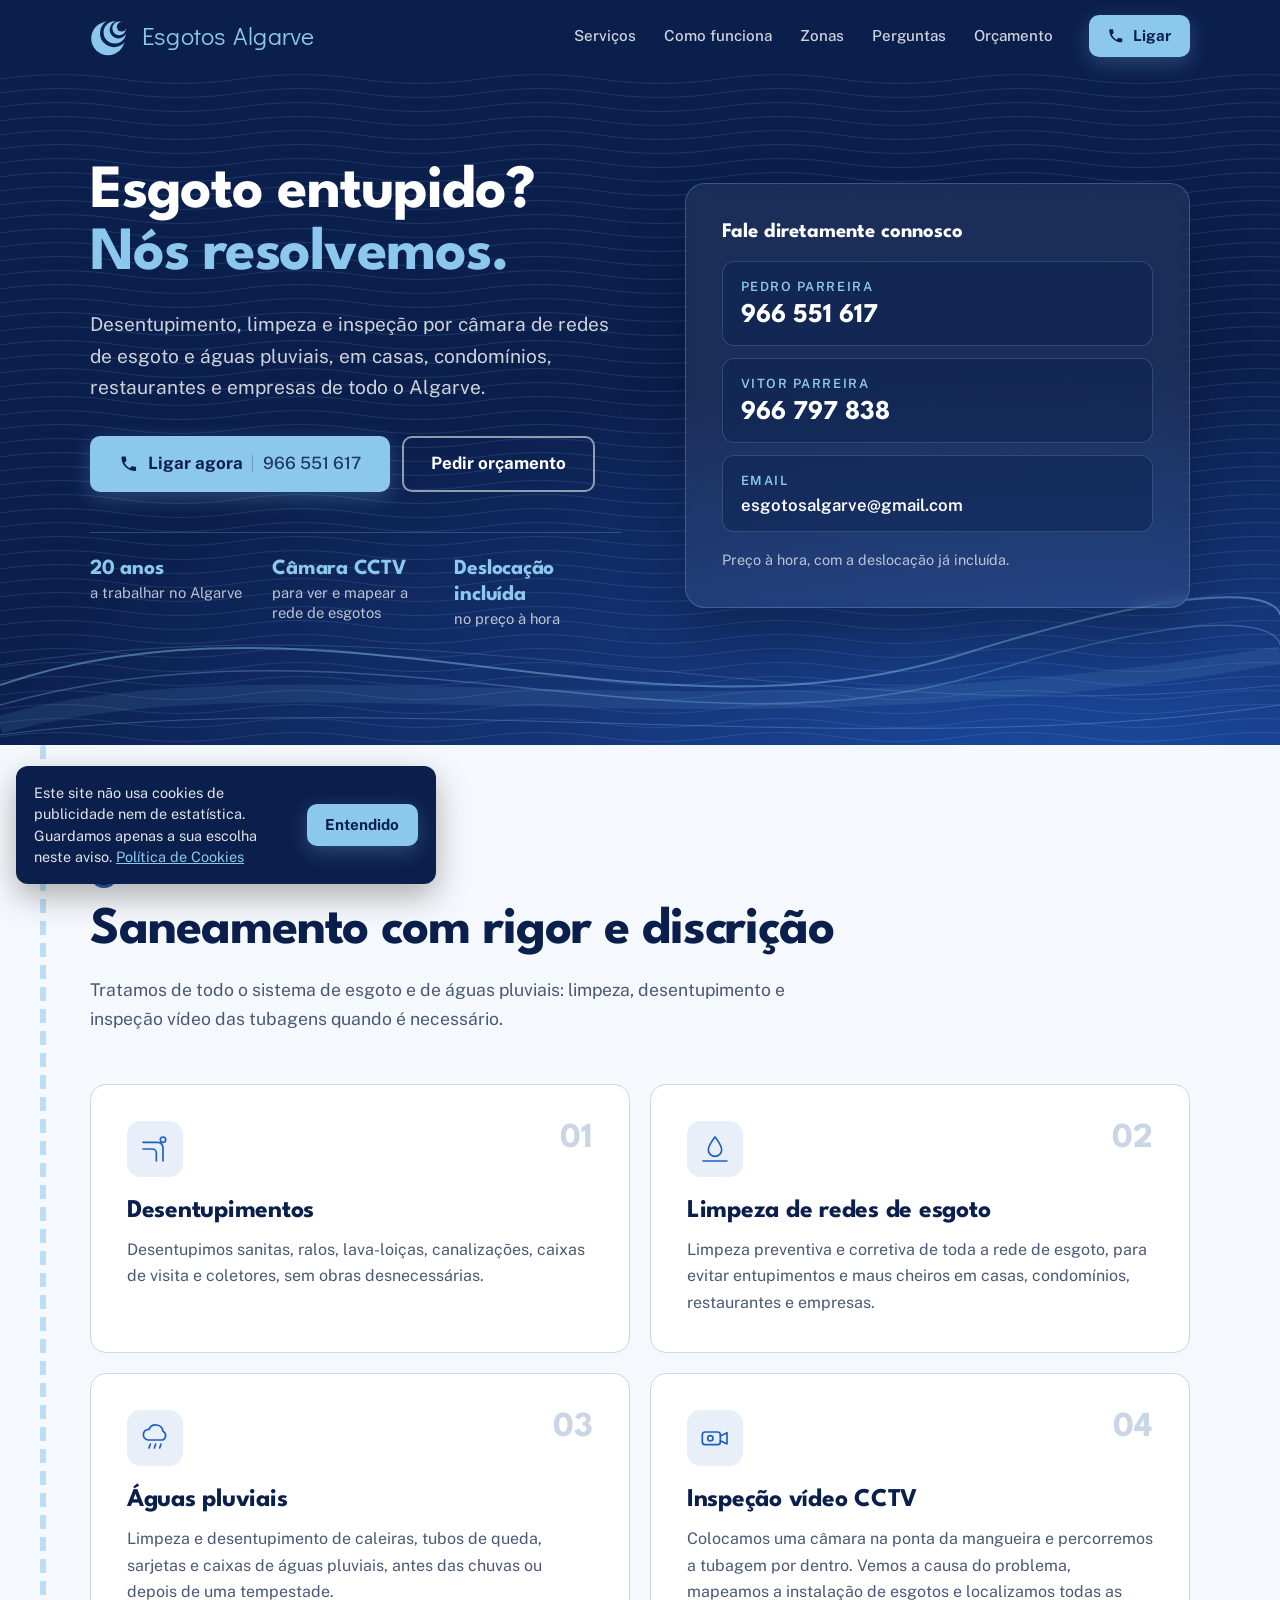
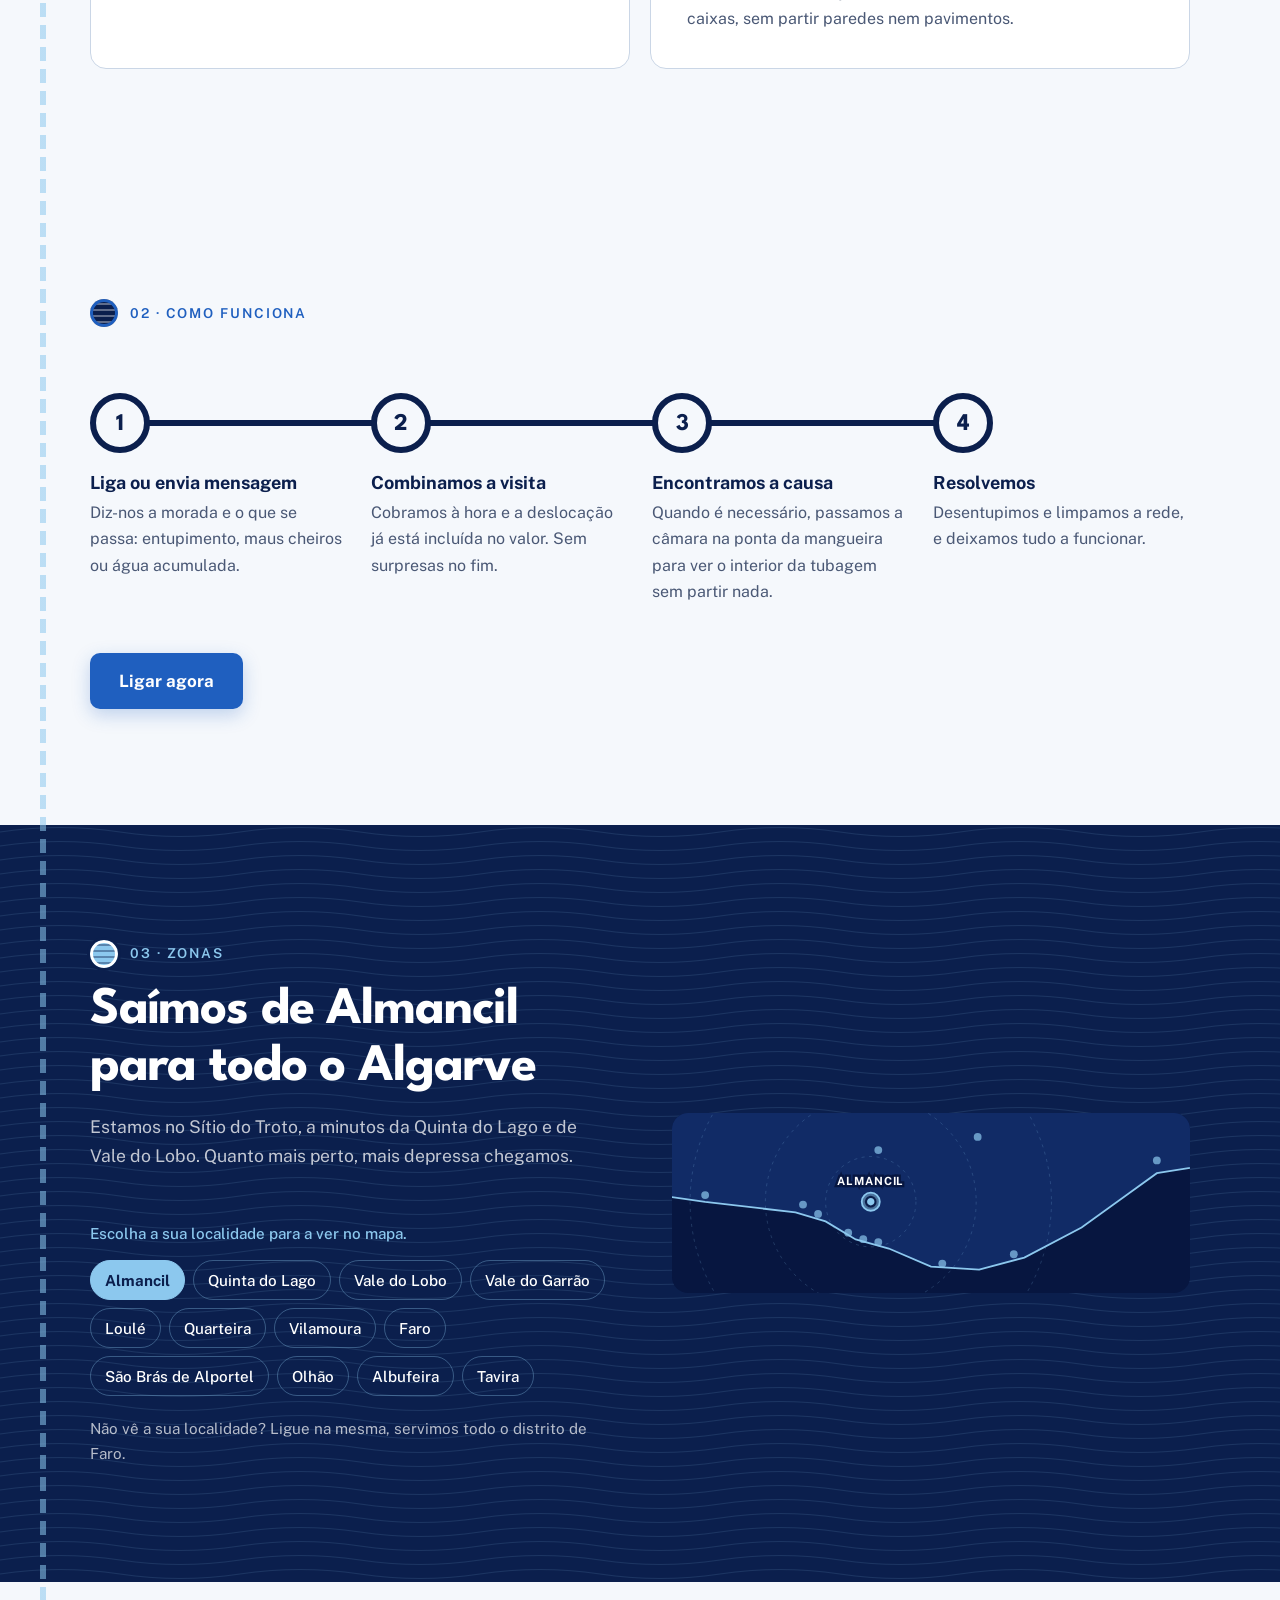
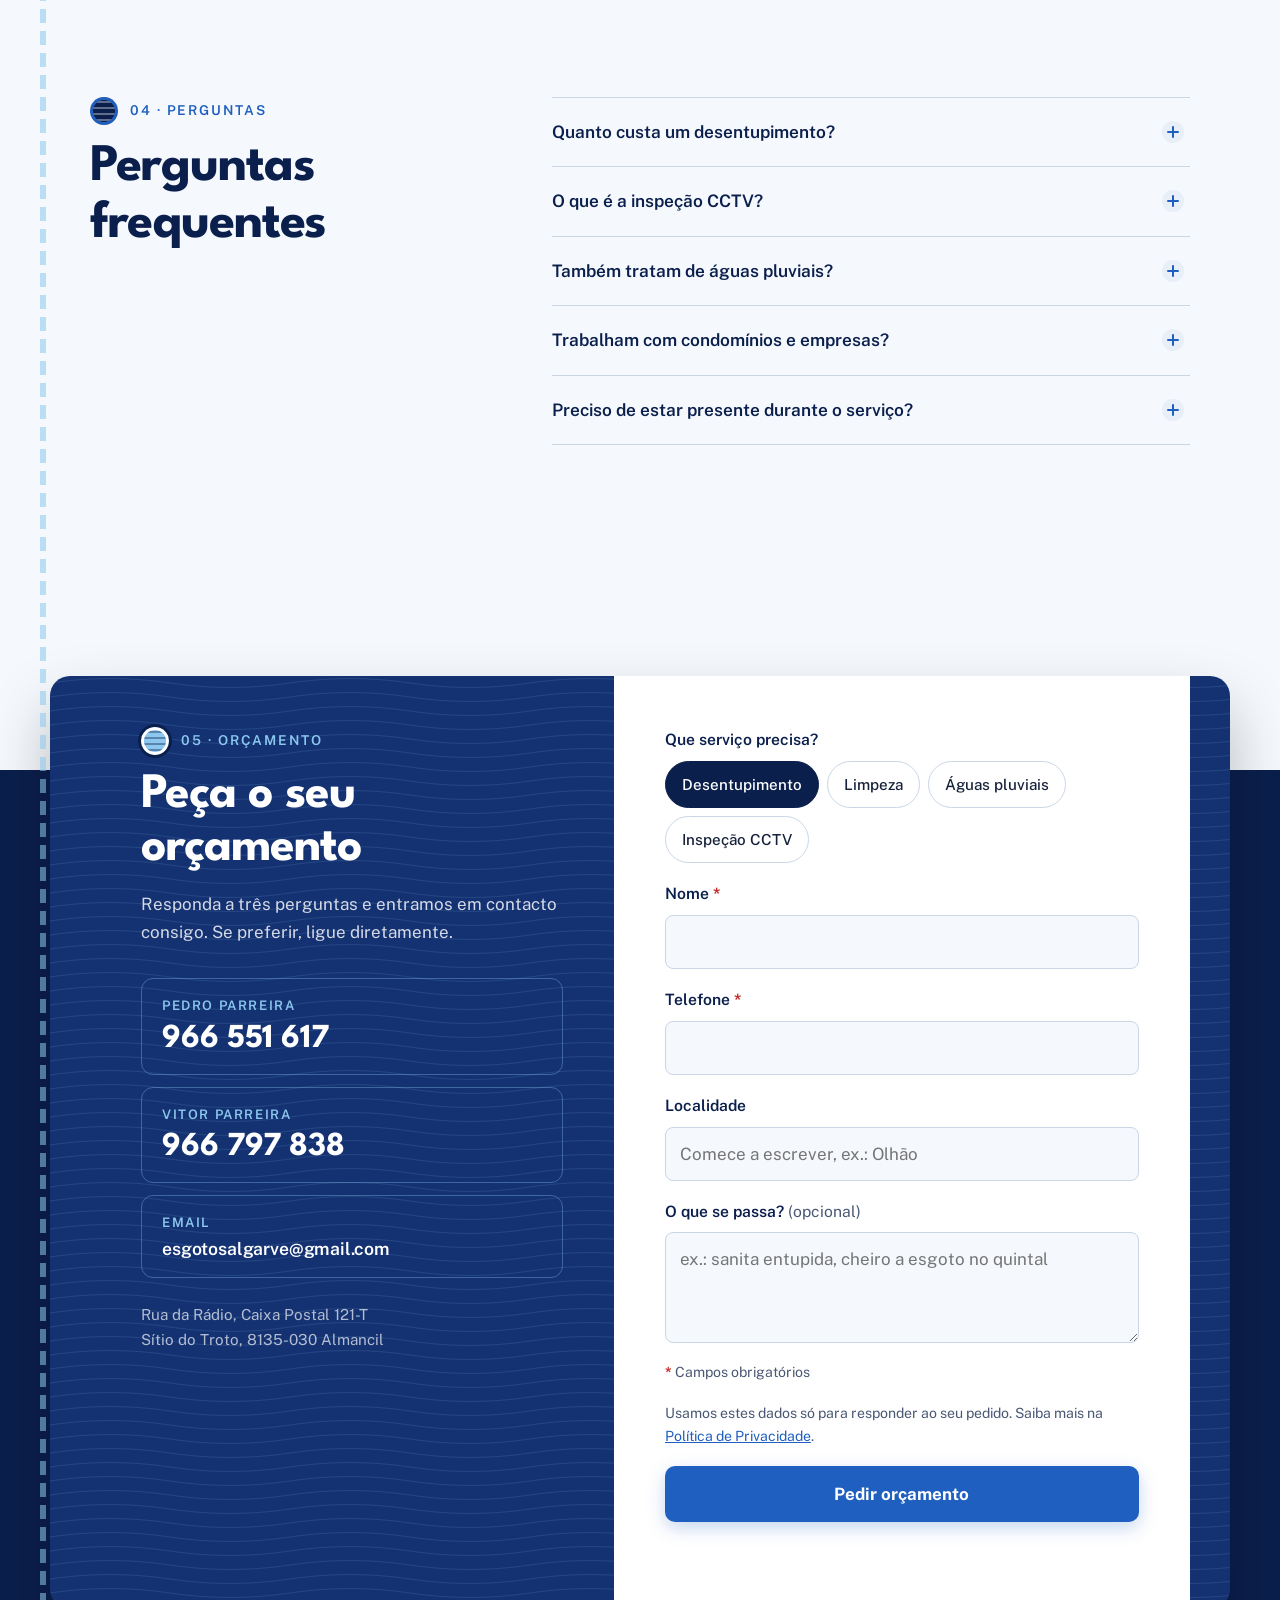
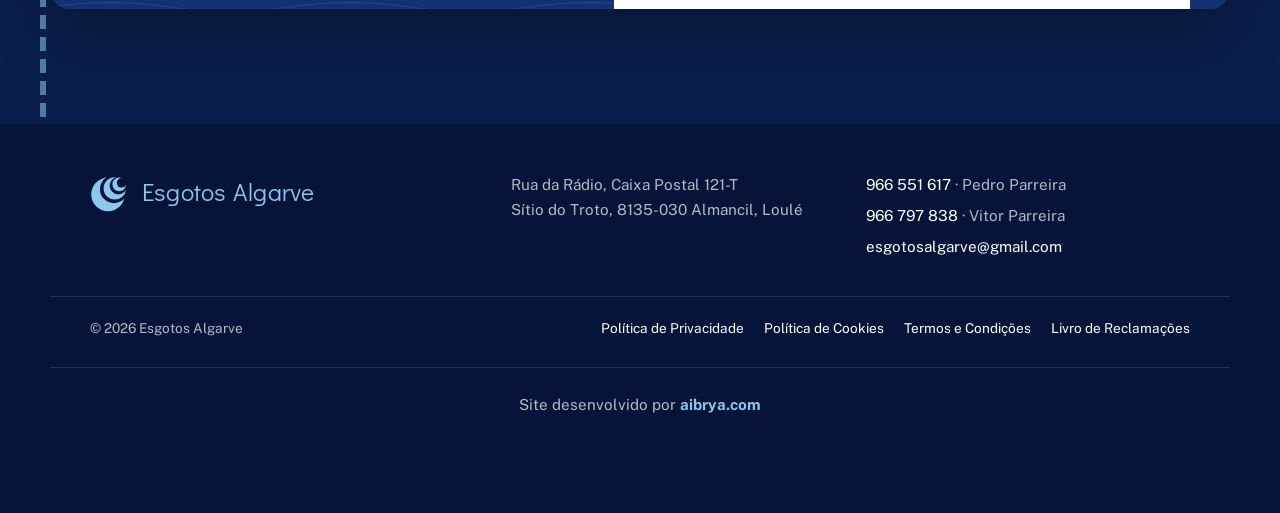
==== commit dffaa35d: "Retirar a ilustração animada do topo e corrigir a descrição da CCTV - Topo sem animação: cartão está" ====
--- a/index.html
+++ b/index.html
@@ -4,7 +4,7 @@
   <meta charset="utf-8">
   <meta name="viewport" content="width=device-width, initial-scale=1">
   <title>Esgotos Algarve | Desentupimentos, limpeza e inspeção CCTV</title>
-  <meta name="description" content="Desentupimento, limpeza e inspeção por câmara CCTV de redes de esgoto e águas pluviais em Almancil, Loulé e todo o Algarve. 20 anos de experiência. Deslocação incluída no preço.">
+  <meta name="description" content="Desentupimento, limpeza e inspeção vídeo de tubagens (câmara CCTV) em redes de esgoto e águas pluviais em Almancil, Loulé e todo o Algarve. 20 anos de experiência. Deslocação incluída no preço.">
   <meta name="theme-color" content="#0B1F4D">
   <link rel="icon" href="assets/favicon.svg" type="image/svg+xml">
   <meta property="og:title" content="Esgotos Algarve | Desentupimentos e inspeção CCTV">
@@ -103,75 +103,18 @@
           </div>
           <ul class="hero__proof" role="list">
             <li><strong>20 anos</strong> a trabalhar no Algarve</li>
-            <li><strong>Inspeção CCTV</strong> com câmara, quando é necessário</li>
+            <li><strong>Câmara CCTV</strong> para ver e mapear a rede de esgotos</li>
             <li><strong>Deslocação incluída</strong> no preço à hora</li>
           </ul>
         </div>
 
-        <!-- Assinatura: corte técnico com inspeção por câmara -->
-        <figure class="hero__section">
-          <svg viewBox="0 0 520 400" role="img" aria-labelledby="corte-titulo">
-            <title id="corte-titulo">Corte técnico de uma casa: águas pluviais da caleira e rede de esgoto, com uma câmara CCTV a encontrar um entupimento dentro do tubo</title>
-            <defs>
-              <pattern id="terra" width="10" height="10" patternUnits="userSpaceOnUse" patternTransform="rotate(45)">
-                <line x1="0" y1="0" x2="0" y2="10" class="hatch"/>
-              </pattern>
-              <linearGradient id="feixe" x1="1" y1="0" x2="0" y2="0">
-                <stop offset="0" stop-color="#8CC8EE" stop-opacity=".95"/>
-                <stop offset="1" stop-color="#8CC8EE" stop-opacity="0"/>
-              </linearGradient>
-              <clipPath id="tubo-clip"><rect x="130" y="224" width="230" height="26" rx="13"/></clipPath>
-            </defs>
-            <!-- céu / chão -->
-            <rect x="0" y="0" width="520" height="190" class="ceu-svg"/>
-            <rect x="0" y="190" width="520" height="210" fill="url(#terra)"/>
-            <line x1="0" y1="190" x2="520" y2="190" class="solo"/>
-            <!-- casa -->
-            <g class="casa">
-              <rect x="40" y="104" width="120" height="86"/>
-              <path d="M30 108 100 58l70 50"/>
-              <rect x="60" y="132" width="26" height="26" class="janela"/>
-              <rect x="112" y="140" width="28" height="50" class="porta"/>
-            </g>
-            <!-- águas pluviais: caleira, tubo de queda e coletor -->
-            <path class="caleira" d="M40 106H20"/>
-            <path class="tubo-pluvial" d="M22 108V330H520"/>
-            <path class="chuva" d="M22 116V330H520"/>
-            <!-- esgoto: ligação da casa e coletor -->
-            <path class="ligacao" d="M100 190v46h32"/>
-            <rect x="130" y="224" width="230" height="26" rx="13" class="tubo-esgoto"/>
-            <!-- caixa de visita -->
-            <rect x="360" y="190" width="50" height="80" class="caixa"/>
-            <rect x="354" y="184" width="62" height="8" rx="2" class="tampa"/>
-            <!-- entupimento e câmara dentro do tubo -->
-            <g clip-path="url(#tubo-clip)">
-              <ellipse cx="150" cy="237" rx="14" ry="12" class="entupimento"/>
-              <polygon points="238,236 166,222 166,252" class="feixe"/>
-            </g>
-            <g class="camara-grupo">
-              <rect x="240" y="229" width="30" height="13" rx="3" class="camara__corpo"/>
-              <circle cx="240" cy="235.5" r="4.5" class="camara__lente"/>
-              <circle cx="247" cy="245" r="3.5" class="camara__roda"/>
-              <circle cx="263" cy="245" r="3.5" class="camara__roda"/>
-            </g>
-            <!-- cabo até ao monitor -->
-            <path class="cabo" d="M270 236H385V168q0-16 16-16h21"/>
-            <!-- monitor -->
-            <g class="monitor">
-              <rect x="422" y="100" width="84" height="64" rx="6" class="monitor__moldura"/>
-              <rect x="428" y="106" width="72" height="52" rx="2" class="monitor__ecra"/>
-              <circle cx="464" cy="132" r="19" class="monitor__tubo"/>
-              <circle cx="464" cy="132" r="9" class="monitor__tubo2"/>
-              <ellipse cx="470" cy="139" rx="7" ry="5" class="entupimento"/>
-              <circle cx="492" cy="113" r="3" class="monitor__rec"/>
-              <line x1="464" y1="164" x2="464" y2="188" class="monitor__pe"/>
-              <line x1="448" y1="189" x2="480" y2="189" class="monitor__pe"/>
-            </g>
-            <text x="214" y="276" class="cota">esgoto</text>
-            <text x="200" y="356" class="cota">águas pluviais</text>
-            <text x="508" y="88" class="cota" text-anchor="end">inspeção CCTV</text>
-          </svg>
-        </figure>
+        <aside class="hero__card" aria-label="Contactos">
+          <p class="hero__card-title">Fale diretamente connosco</p>
+          <a class="hero__contact" href="tel:+351966551617"><span>Pedro Parreira</span><strong>966 551 617</strong></a>
+          <a class="hero__contact" href="tel:+351966797838"><span>Vitor Parreira</span><strong>966 797 838</strong></a>
+          <a class="hero__contact hero__contact--email" href="mailto:esgotosalgarve@gmail.com"><span>Email</span><strong>esgotosalgarve@gmail.com</strong></a>
+          <p class="hero__card-note">Preço à hora, com a deslocação já incluída.</p>
+        </aside>
       </div>
     </section>
 
@@ -183,7 +126,7 @@
           <header class="sec-head">
             <p class="node"><span class="node__cover" aria-hidden="true"></span>01 · Serviços</p>
             <h2 id="servicos-h">Saneamento com rigor e discrição</h2>
-            <p class="sec-head__lead">Tratamos de todo o sistema de esgoto e de águas pluviais: limpeza, desentupimento e inspeção por câmara quando é necessário.</p>
+            <p class="sec-head__lead">Tratamos de todo o sistema de esgoto e de águas pluviais: limpeza, desentupimento e inspeção vídeo das tubagens quando é necessário.</p>
           </header>
 
           <div class="services">
@@ -219,8 +162,8 @@
                 <div class="svc__icon" aria-hidden="true"><svg viewBox="0 0 48 48"><rect x="5" y="15" width="27" height="19" rx="4"/><path d="M32 21l10-5v17l-10-5"/><circle cx="17" cy="24.5" r="4"/></svg></div>
                 <span class="svc__n" aria-hidden="true">04</span>
               </div>
-              <h3>Inspeção CCTV</h3>
-              <p>Passamos uma câmara por dentro da tubagem para ver a causa do problema, como raízes, gordura acumulada ou tubos partidos, sem partir paredes nem pavimentos.</p>
+              <h3>Inspeção vídeo CCTV</h3>
+              <p>Colocamos uma câmara na ponta da mangueira e percorremos a tubagem por dentro. Vemos a causa do problema, mapeamos a instalação de esgotos e localizamos todas as caixas, sem partir paredes nem pavimentos.</p>
             </article>
           </div>
         </div>
@@ -246,7 +189,7 @@
             <li>
               <span class="steps__n" aria-hidden="true">3</span>
               <h3>Encontramos a causa</h3>
-              <p>Quando é necessário, passamos a câmara CCTV para ver o problema sem partir nada.</p>
+              <p>Quando é necessário, passamos a câmara na ponta da mangueira para ver o interior da tubagem sem partir nada.</p>
             </li>
             <li>
               <span class="steps__n" aria-hidden="true">4</span>
@@ -338,7 +281,7 @@
             </details>
             <details>
               <summary>O que é a inspeção CCTV?</summary>
-              <p>É uma câmara que entra na tubagem e mostra o que está lá dentro: raízes, gordura acumulada, tubos partidos ou mal ligados. Usamo-la quando é necessário, para encontrar a causa do problema sem partir paredes nem pavimentos.</p>
+              <p>Não é videovigilância. É uma pequena câmara colocada na ponta da mangueira, que entra na tubagem e mostra o que está lá dentro: raízes, gordura acumulada, tubos partidos ou mal ligados. Também permite mapear a instalação de esgotos e encontrar todas as caixas. Usamo-la quando é necessário.</p>
             </details>
             <details>
               <summary>Também tratam de águas pluviais?</summary>
--- a/styles.css
+++ b/styles.css
@@ -119,39 +119,23 @@
 }
 .hero__proof strong { display: block; color: var(--ceu); font: 700 1.35rem/1.2 var(--f-display); letter-spacing: -.01em; }
 
-/* Assinatura: corte técnico com inspeção por câmara */
-.hero__section { margin: 0; }
-.hero__section svg { width: 100%; height: auto; border-radius: 16px; background: #fff; box-shadow: 0 30px 60px rgb(0 0 0 / .3); }
-.ceu-svg { fill: #F7FAFE; }
-.hatch { stroke: #DCE4EE; stroke-width: 2; }
-.solo { stroke: #8F9DB3; stroke-width: 3; }
-.casa rect, .casa path { fill: #fff; stroke: var(--marinho); stroke-width: 3; stroke-linejoin: round; }
-.casa .janela { fill: var(--nevoa); }
-.casa .porta { fill: var(--marinho); }
-.caleira { fill: none; stroke: var(--azul); stroke-width: 5; stroke-linecap: round; stroke-linejoin: round; }
-.tubo-pluvial { fill: none; stroke: var(--azul); stroke-width: 9; stroke-linecap: round; stroke-linejoin: round; }
-.chuva { fill: none; stroke: var(--ceu); stroke-width: 2.5; stroke-linecap: round; stroke-dasharray: 5 9; animation: flow 1.4s linear infinite; }
-.tubo-esgoto { fill: var(--nevoa); stroke: var(--marinho); stroke-width: 3; }
-.ligacao { fill: none; stroke: var(--marinho); stroke-width: 9; stroke-linecap: round; stroke-linejoin: round; }
-.caixa { fill: #fff; stroke: var(--marinho); stroke-width: 3; }
-.tampa { fill: var(--marinho); }
-.entupimento { fill: #9C8F7A; }
-.feixe { fill: url(#feixe); animation: luz 2.4s ease-in-out infinite; }
-.camara__corpo { fill: var(--marinho); }
-.camara__lente { fill: var(--ceu); stroke: #fff; stroke-width: 1.5; }
-.camara__roda { fill: var(--tinta); }
-.cabo { fill: none; stroke: var(--azul); stroke-width: 2.5; stroke-linecap: round; stroke-linejoin: round; }
-.monitor__ecra { fill: var(--marinho); }
-.monitor__moldura { fill: none; stroke: var(--marinho); stroke-width: 3; }
-.monitor__tubo { fill: none; stroke: var(--ceu); stroke-width: 3; }
-.monitor__tubo2 { fill: none; stroke: var(--ceu); stroke-opacity: .45; stroke-width: 2; }
-.monitor__rec { fill: #E5484D; animation: pisca 1.2s steps(2) infinite; }
-.monitor__pe { stroke: var(--marinho); stroke-width: 3; stroke-linecap: round; }
-.cota { font: 600 12px var(--f-body); fill: var(--azul); letter-spacing: .06em; text-transform: uppercase; }
-
-@keyframes flow { to { stroke-dashoffset: -28; } }
-@keyframes luz { 0%, 100% { opacity: .55; } 50% { opacity: .9; } }
-@keyframes pisca { 50% { opacity: 0; } }
+/* Cartão de contactos no topo */
+.hero__card {
+  background: rgb(255 255 255 / .06); border: 1px solid rgb(140 200 238 / .28);
+  border-radius: 20px; padding: clamp(24px, 3vw, 36px); display: grid; gap: 12px;
+  backdrop-filter: blur(6px); box-shadow: 0 30px 60px rgb(0 0 0 / .25);
+}
+.hero__card-title { font: 700 1.3rem/1.2 var(--f-display); color: #fff; margin-bottom: 4px; }
+.hero__contact {
+  display: flex; flex-direction: column; gap: 4px; text-decoration: none;
+  padding: 14px 18px; border-radius: 12px; background: rgb(11 31 77 / .45);
+  border: 1px solid rgb(140 200 238 / .22); transition: border-color .15s, background .15s;
+}
+.hero__contact:hover { border-color: var(--ceu); background: rgb(11 31 77 / .7); }
+.hero__contact span { font-size: .8rem; text-transform: uppercase; letter-spacing: .12em; color: var(--ceu); font-weight: 600; }
+.hero__contact strong { font: 700 1.7rem/1.1 var(--f-display); color: #fff; }
+.hero__contact--email strong { font: 600 1.05rem/1.3 var(--f-body); word-break: break-all; }
+.hero__card-note { font-size: .9rem; color: rgb(255 255 255 / .7); margin-top: 4px; }
 
 /* ---------- Pipeline (assinatura ao longo da página) ---------- */
 .pipeline { position: relative; }
@@ -402,7 +386,6 @@
   .cookies { bottom: 84px; }
 
   .hero__grid, .zonas, .faq-wrap, .quote { grid-template-columns: 1fr; }
-  .hero__section { order: 2; }
   .hero__proof { grid-template-columns: 1fr; gap: 12px; }
   .hero__proof li { display: block; }
   .hero__proof strong { display: inline; font-size: 1.15rem; margin-right: .35em; }
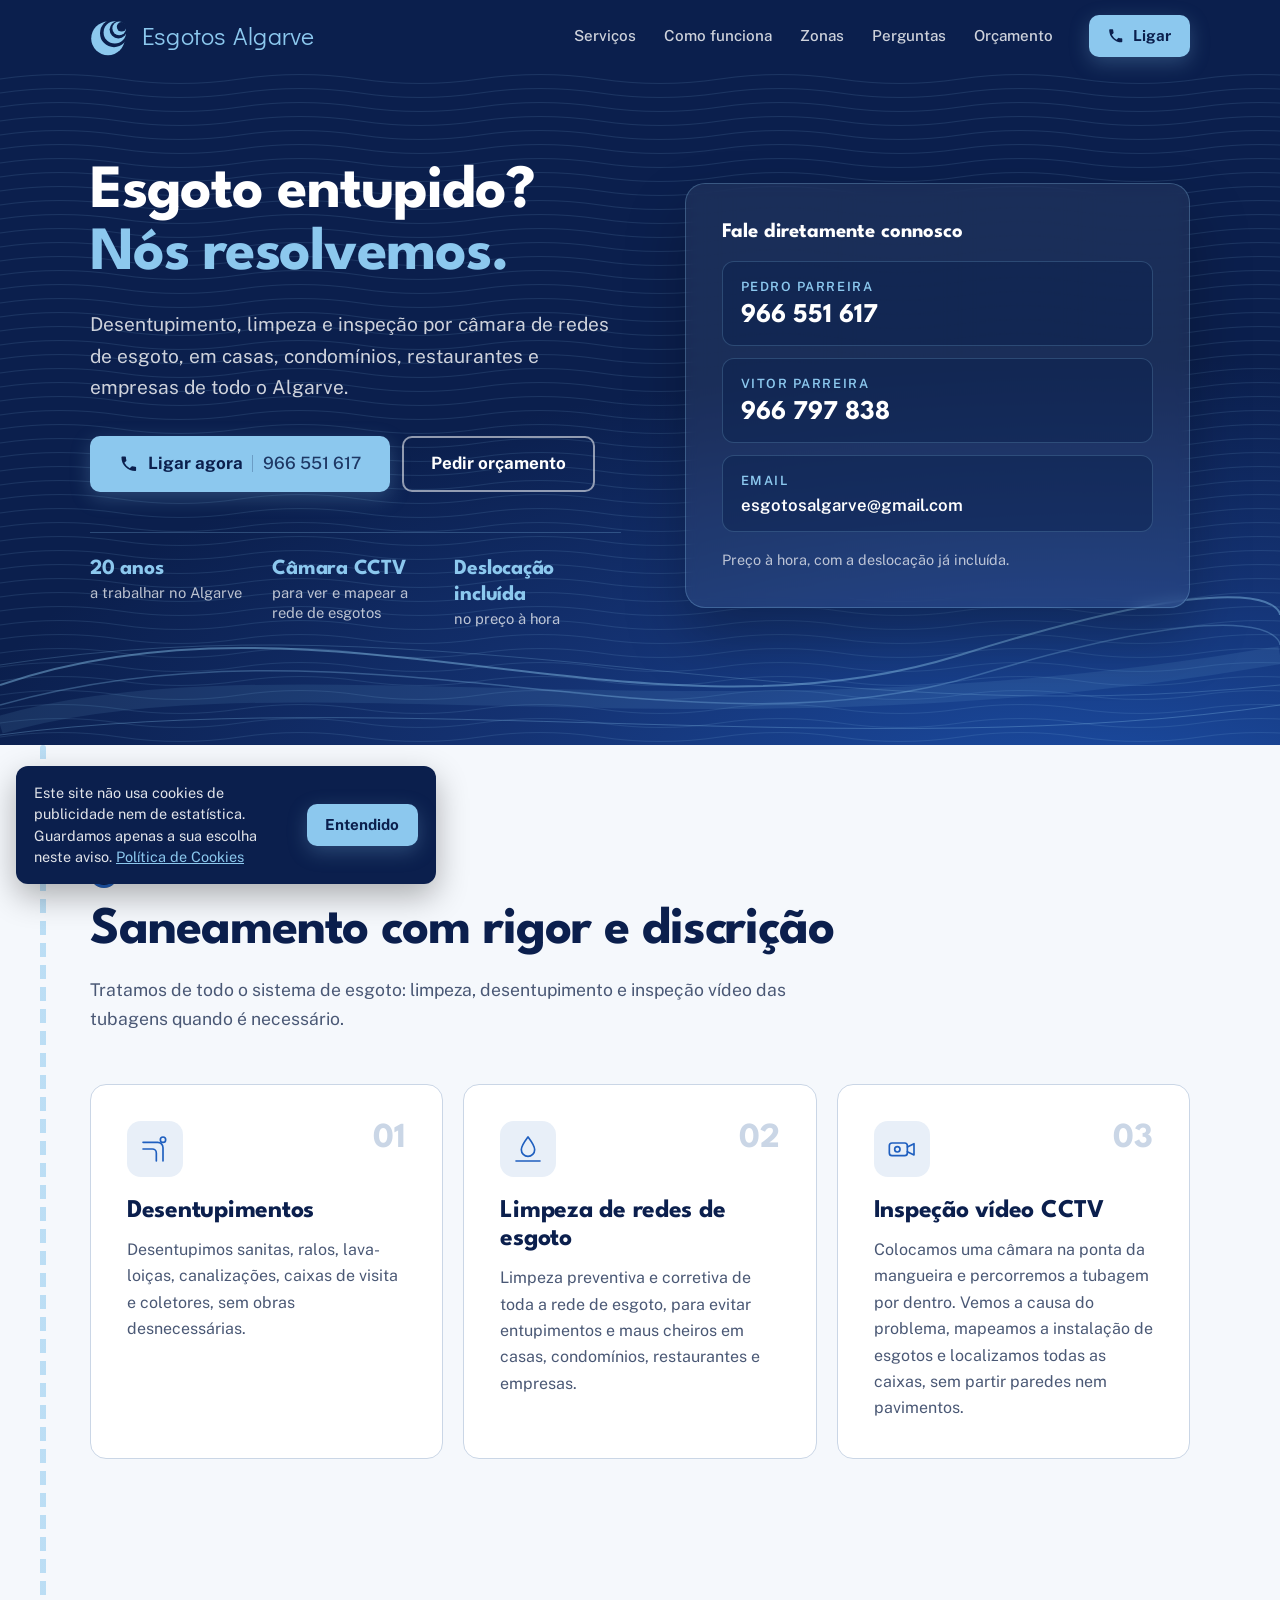
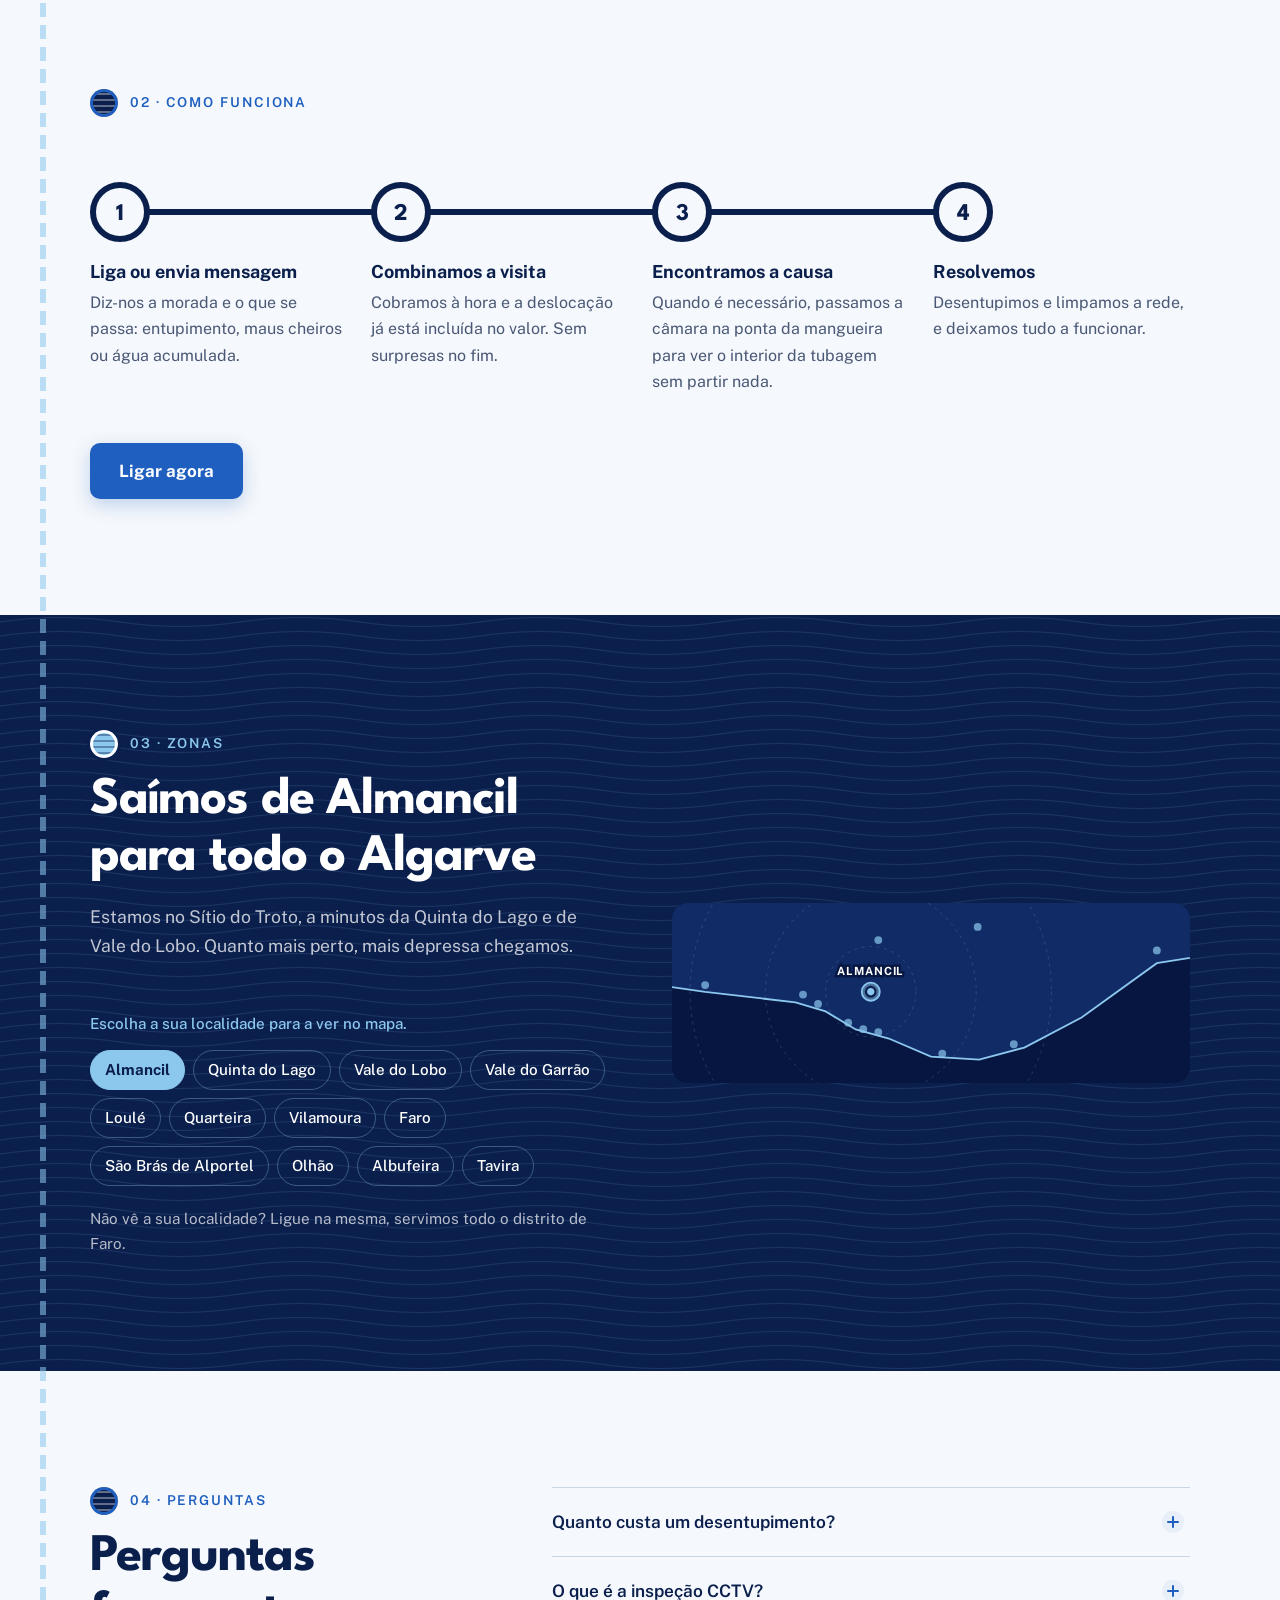
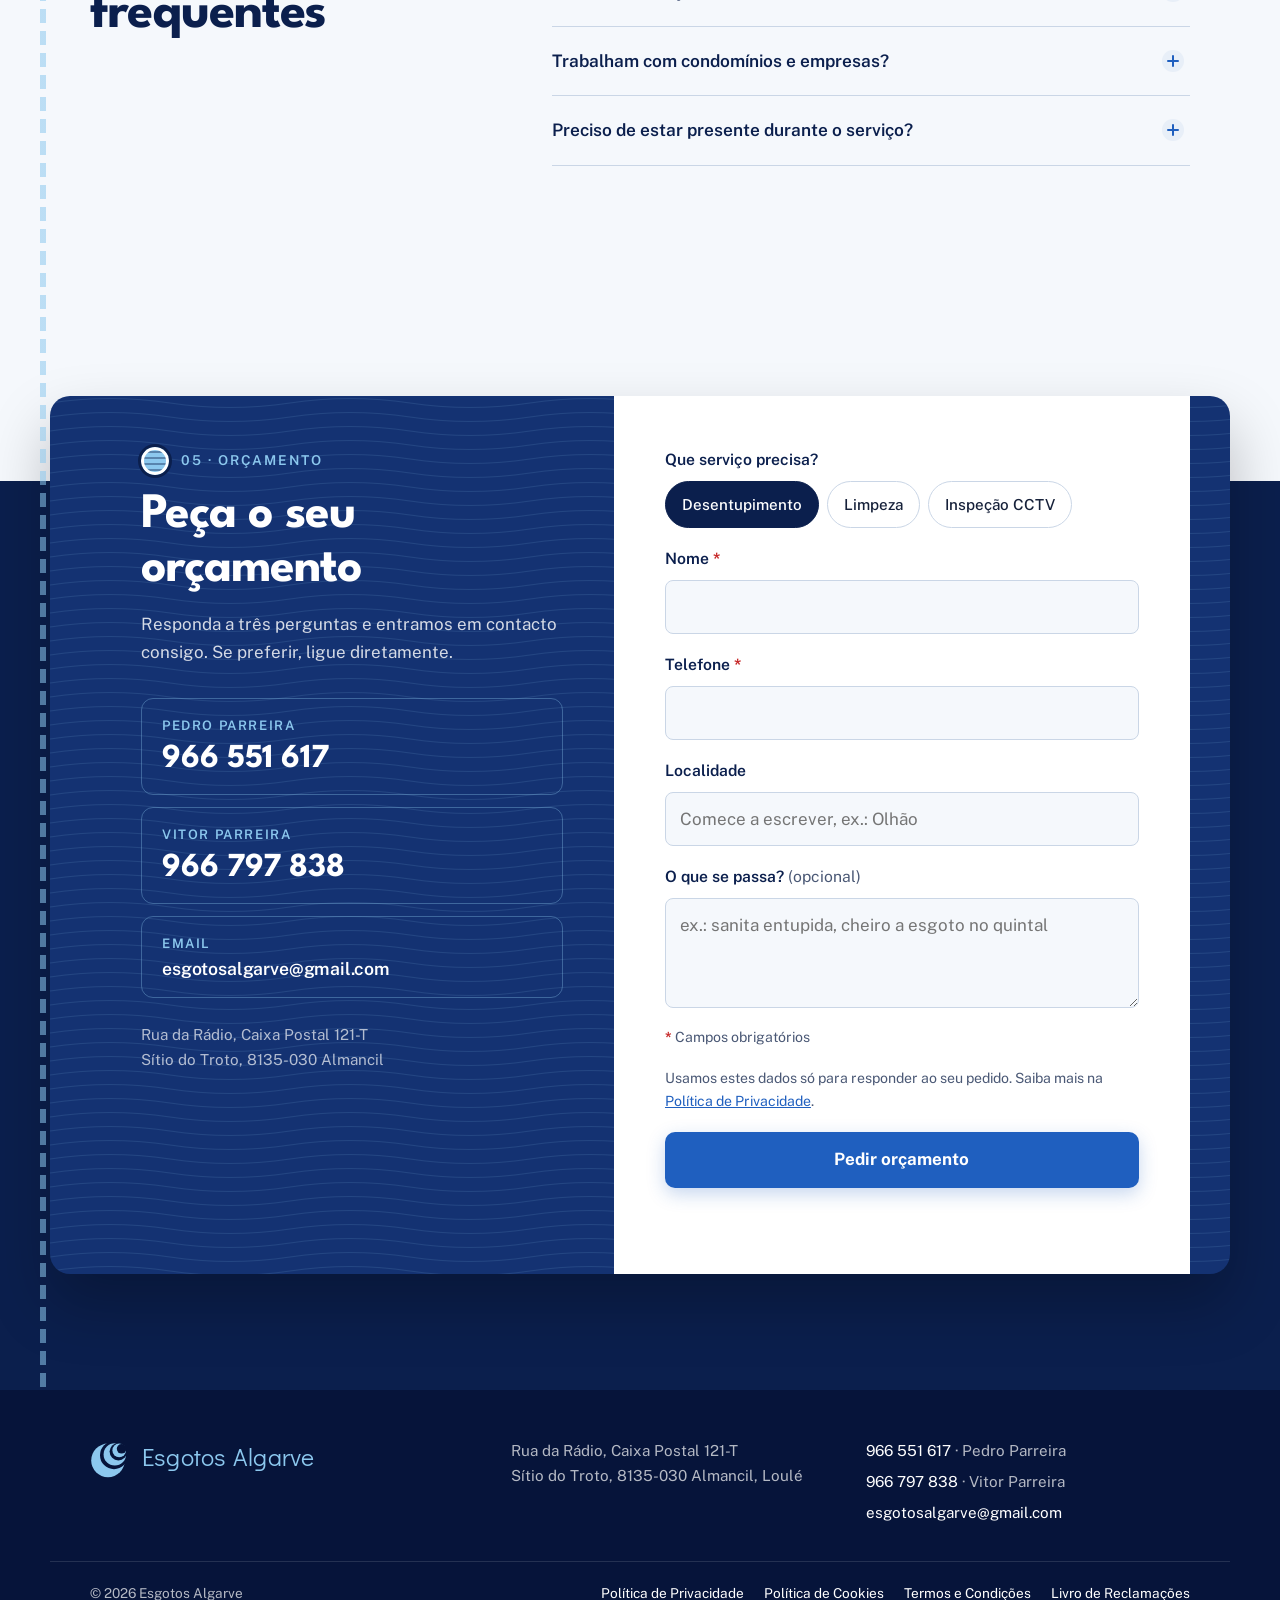
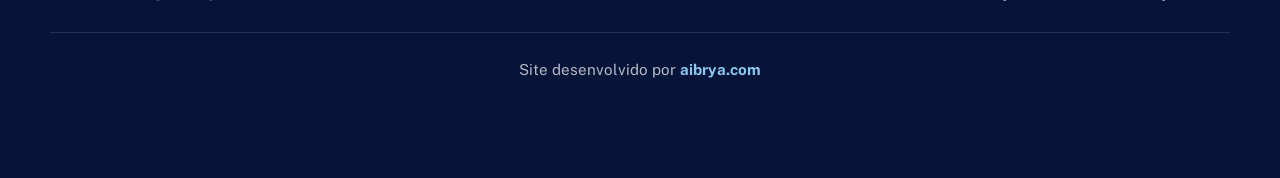
==== commit 387aef1c: "Retirar referências a águas pluviais Três serviços (desentupimentos, limpeza de redes de esgoto, ins" ====
--- a/index.html
+++ b/index.html
@@ -4,11 +4,11 @@
   <meta charset="utf-8">
   <meta name="viewport" content="width=device-width, initial-scale=1">
   <title>Esgotos Algarve | Desentupimentos, limpeza e inspeção CCTV</title>
-  <meta name="description" content="Desentupimento, limpeza e inspeção vídeo de tubagens (câmara CCTV) em redes de esgoto e águas pluviais em Almancil, Loulé e todo o Algarve. 20 anos de experiência. Deslocação incluída no preço.">
+  <meta name="description" content="Desentupimento, limpeza e inspeção vídeo de tubagens (câmara CCTV) em redes de esgoto em Almancil, Loulé e todo o Algarve. 20 anos de experiência. Deslocação incluída no preço.">
   <meta name="theme-color" content="#0B1F4D">
   <link rel="icon" href="assets/favicon.svg" type="image/svg+xml">
   <meta property="og:title" content="Esgotos Algarve | Desentupimentos e inspeção CCTV">
-  <meta property="og:description" content="Desentupimento, limpeza e inspeção CCTV de esgotos e águas pluviais em todo o Algarve.">
+  <meta property="og:description" content="Desentupimento, limpeza e inspeção CCTV de esgotos em todo o Algarve.">
   <meta property="og:type" content="website">
   <meta property="og:locale" content="pt_PT">
   <link rel="preload" href="assets/fonts/LeagueSpartan.woff2" as="font" type="font/woff2" crossorigin>
@@ -93,7 +93,7 @@
       <div class="wrap hero__grid">
         <div class="hero__copy">
           <h1>Esgoto entupido? <span>Nós resolvemos.</span></h1>
-          <p class="hero__lead">Desentupimento, limpeza e inspeção por câmara de redes de esgoto e águas pluviais, em casas, condomínios, restaurantes e empresas de todo o Algarve.</p>
+          <p class="hero__lead">Desentupimento, limpeza e inspeção por câmara de redes de esgoto, em casas, condomínios, restaurantes e empresas de todo o Algarve.</p>
           <div class="hero__ctas">
             <a class="btn btn--ceu btn--lg" href="tel:+351966551617">
               <svg viewBox="0 0 24 24" aria-hidden="true"><path d="M6.6 10.8a15.1 15.1 0 0 0 6.6 6.6l2.2-2.2a1 1 0 0 1 1-.25 11.4 11.4 0 0 0 3.6.57 1 1 0 0 1 1 1V20a1 1 0 0 1-1 1A17 17 0 0 1 3 4a1 1 0 0 1 1-1h3.5a1 1 0 0 1 1 1c0 1.25.2 2.45.57 3.57a1 1 0 0 1-.25 1z"/></svg>
@@ -126,7 +126,7 @@
           <header class="sec-head">
             <p class="node"><span class="node__cover" aria-hidden="true"></span>01 · Serviços</p>
             <h2 id="servicos-h">Saneamento com rigor e discrição</h2>
-            <p class="sec-head__lead">Tratamos de todo o sistema de esgoto e de águas pluviais: limpeza, desentupimento e inspeção vídeo das tubagens quando é necessário.</p>
+            <p class="sec-head__lead">Tratamos de todo o sistema de esgoto: limpeza, desentupimento e inspeção vídeo das tubagens quando é necessário.</p>
           </header>
 
           <div class="services">
@@ -148,19 +148,11 @@
               <p>Limpeza preventiva e corretiva de toda a rede de esgoto, para evitar entupimentos e maus cheiros em casas, condomínios, restaurantes e empresas.</p>
             </article>
 
-            <article class="svc">
-              <div class="svc__top">
-                <div class="svc__icon" aria-hidden="true"><svg viewBox="0 0 48 48"><path d="M14 27a8 8 0 0 1 1-16 11 11 0 0 1 21 3 7 7 0 0 1-1 13z"/><path d="M17 33l-2 6M25 33l-2 6M33 33l-2 6"/></svg></div>
-                <span class="svc__n" aria-hidden="true">03</span>
-              </div>
-              <h3>Águas pluviais</h3>
-              <p>Limpeza e desentupimento de caleiras, tubos de queda, sarjetas e caixas de águas pluviais, antes das chuvas ou depois de uma tempestade.</p>
-            </article>
 
             <article class="svc">
               <div class="svc__top">
                 <div class="svc__icon" aria-hidden="true"><svg viewBox="0 0 48 48"><rect x="5" y="15" width="27" height="19" rx="4"/><path d="M32 21l10-5v17l-10-5"/><circle cx="17" cy="24.5" r="4"/></svg></div>
-                <span class="svc__n" aria-hidden="true">04</span>
+                <span class="svc__n" aria-hidden="true">03</span>
               </div>
               <h3>Inspeção vídeo CCTV</h3>
               <p>Colocamos uma câmara na ponta da mangueira e percorremos a tubagem por dentro. Vemos a causa do problema, mapeamos a instalação de esgotos e localizamos todas as caixas, sem partir paredes nem pavimentos.</p>
@@ -284,10 +276,6 @@
               <p>Não é videovigilância. É uma pequena câmara colocada na ponta da mangueira, que entra na tubagem e mostra o que está lá dentro: raízes, gordura acumulada, tubos partidos ou mal ligados. Também permite mapear a instalação de esgotos e encontrar todas as caixas. Usamo-la quando é necessário.</p>
             </details>
             <details>
-              <summary>Também tratam de águas pluviais?</summary>
-              <p>Sim. Limpamos e desentupimos caleiras, tubos de queda, sarjetas e caixas de águas pluviais.</p>
-            </details>
-            <details>
               <summary>Trabalham com condomínios e empresas?</summary>
               <p>Sim. Trabalhamos com particulares, condomínios, restaurantes, hotéis e empresas em todo o Algarve.</p>
             </details>
@@ -332,7 +320,6 @@
               <div class="chips">
                 <label><input type="radio" name="servico" value="Desentupimento" checked><span>Desentupimento</span></label>
                 <label><input type="radio" name="servico" value="Limpeza de rede de esgoto"><span>Limpeza</span></label>
-                <label><input type="radio" name="servico" value="Águas pluviais"><span>Águas pluviais</span></label>
                 <label><input type="radio" name="servico" value="Inspeção CCTV"><span>Inspeção CCTV</span></label>
               </div>
             </fieldset>
--- a/styles.css
+++ b/styles.css
@@ -175,7 +175,7 @@
 }
 
 /* ---------- Serviços ---------- */
-.services { display: grid; grid-template-columns: repeat(2, 1fr); gap: 20px; }
+.services { display: grid; grid-template-columns: repeat(3, 1fr); gap: 20px; }
 .svc {
   background: #fff; border: 1px solid var(--linha); border-radius: 16px; padding: clamp(24px, 3vw, 36px);
   display: flex; flex-direction: column; gap: 12px;
@@ -360,6 +360,7 @@
 
 /* =================== Responsivo =================== */
 @media (max-width: 1024px) {
+  .services { grid-template-columns: 1fr; }
   .steps { grid-template-columns: 1fr 1fr; row-gap: 40px; }
   .steps::before { display: none; }
 }
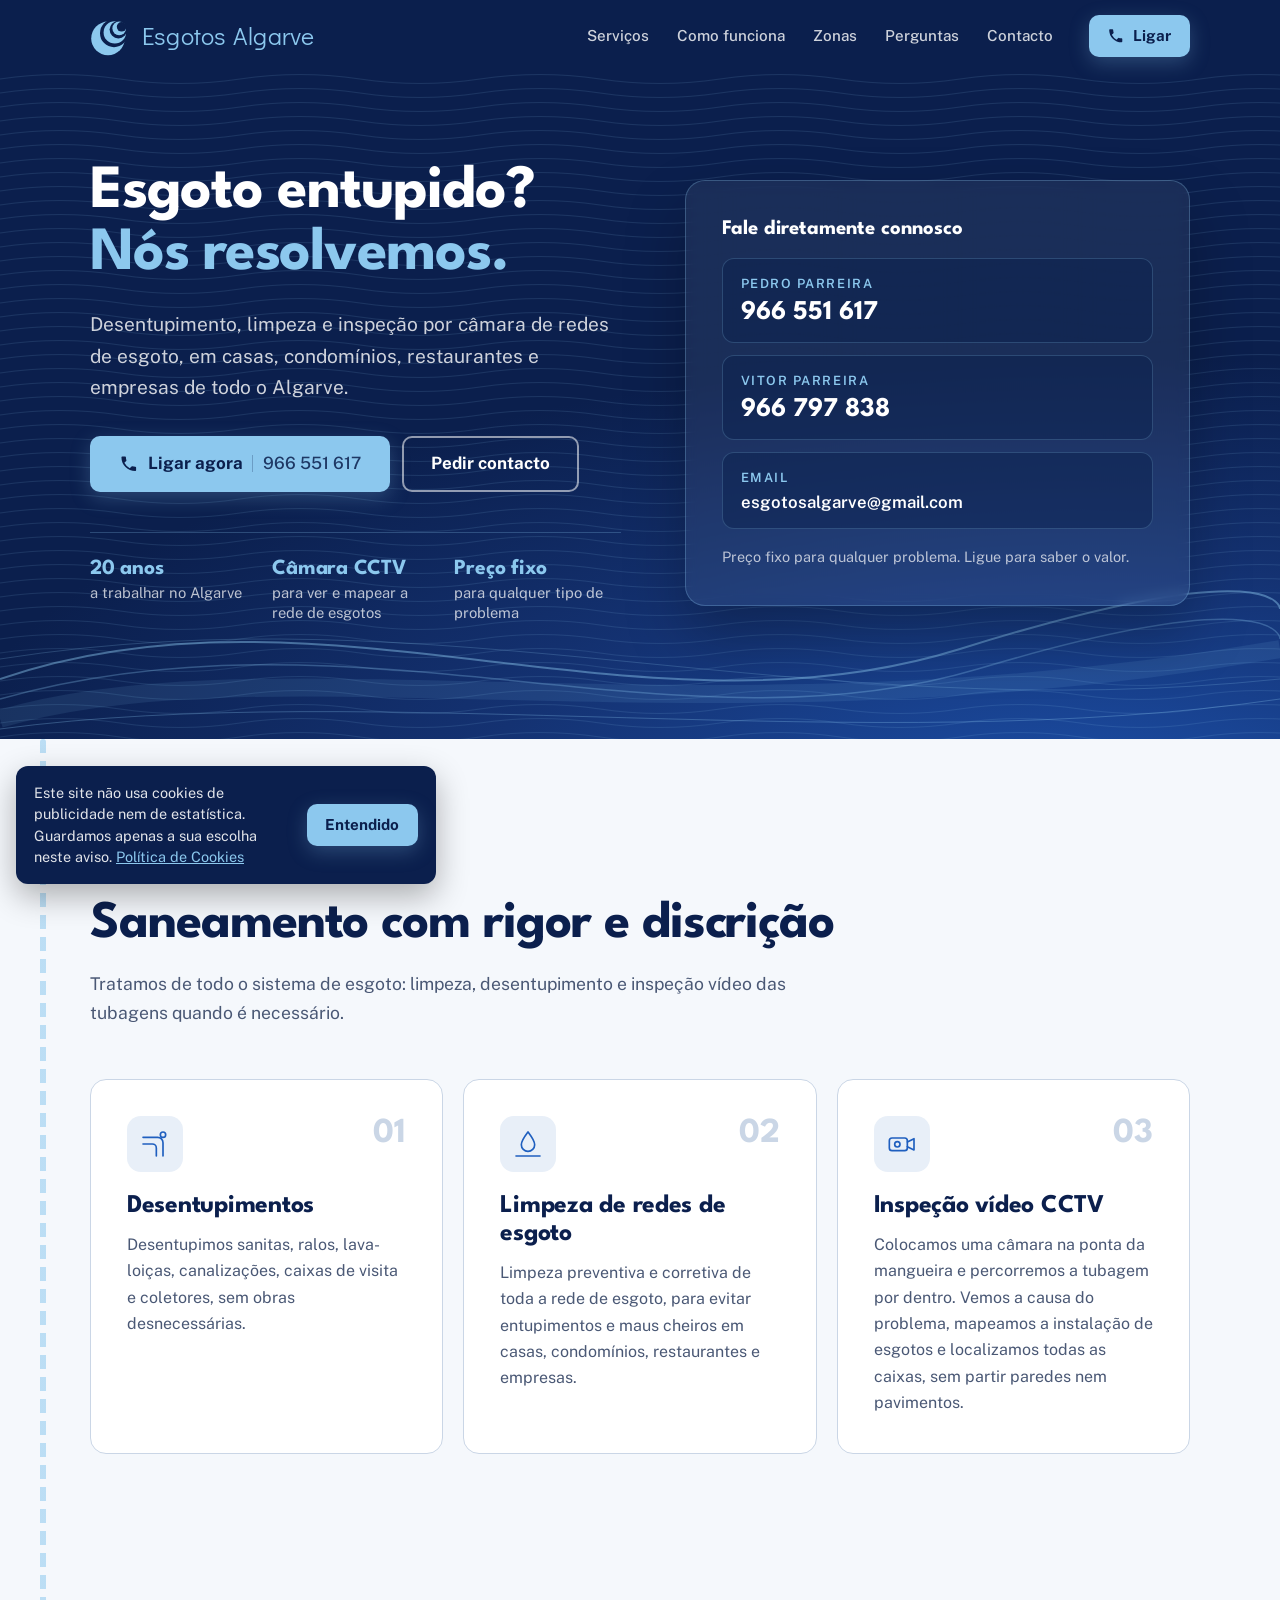
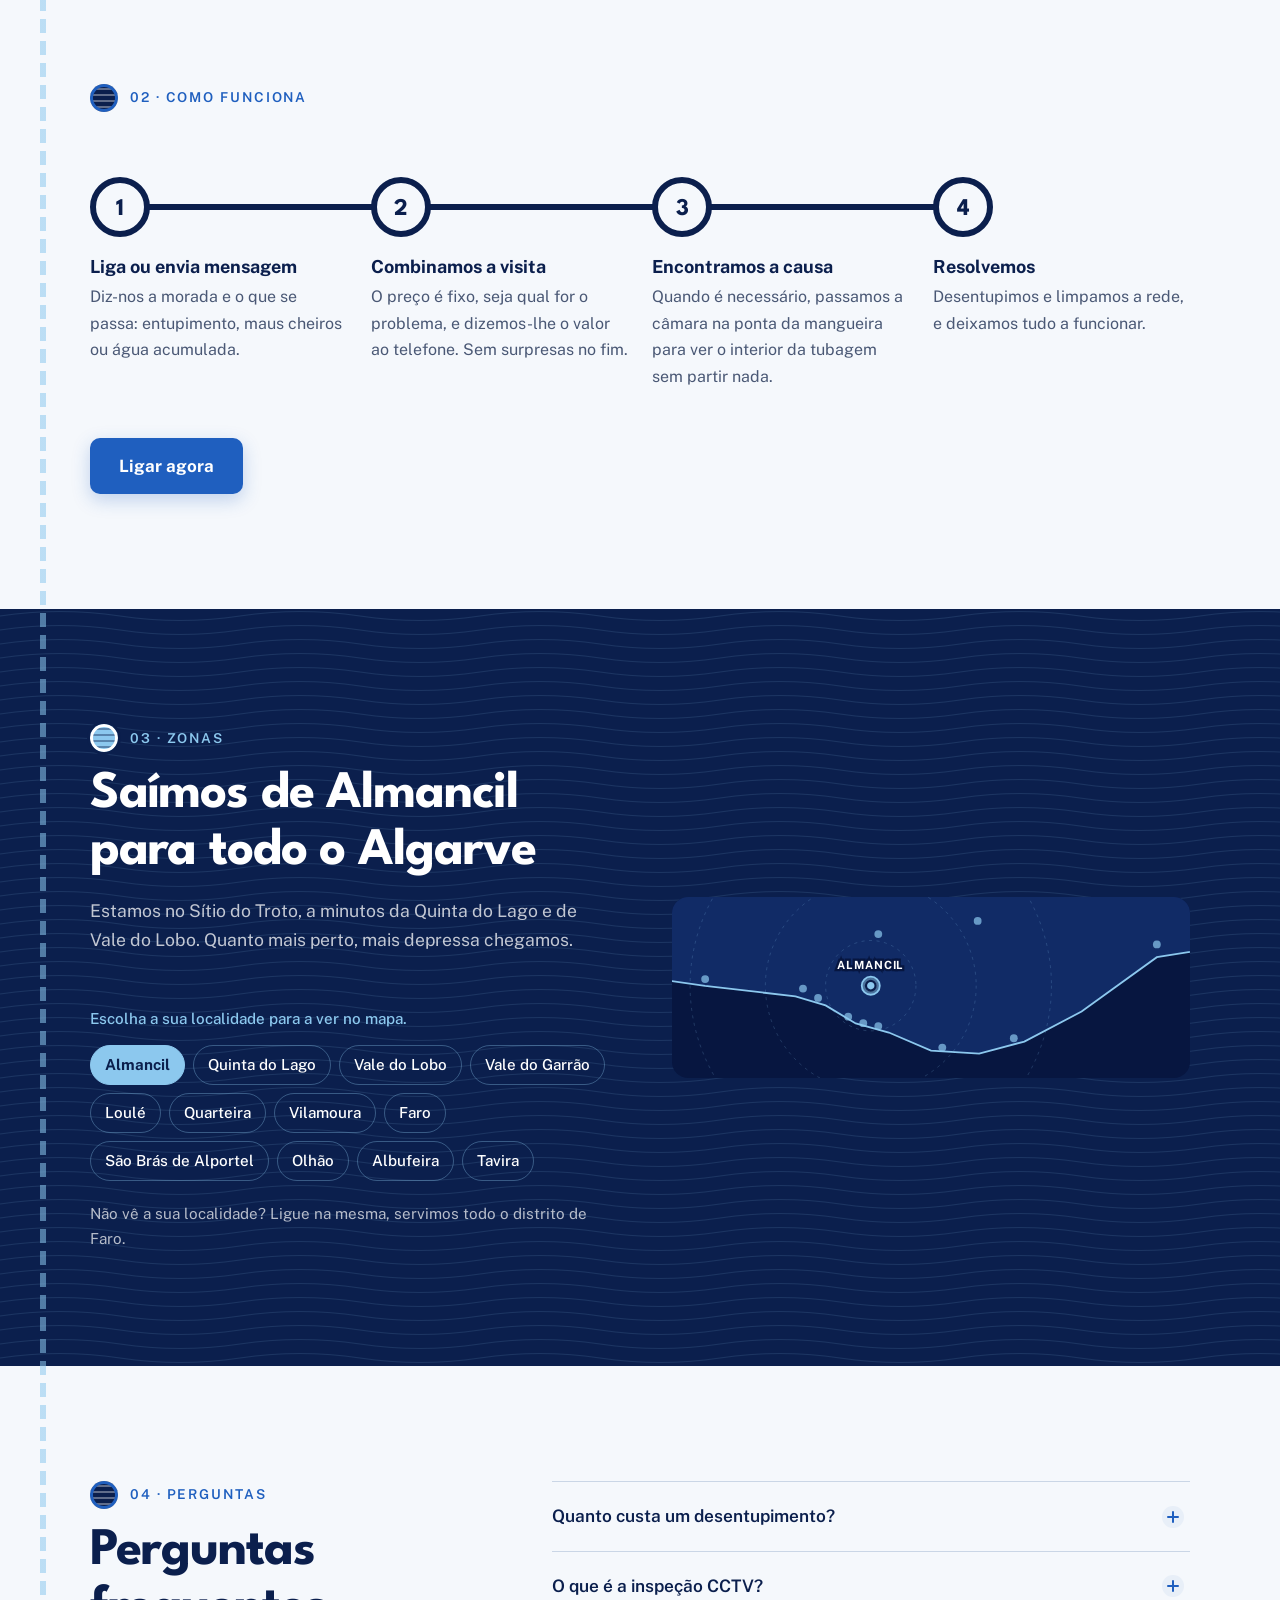
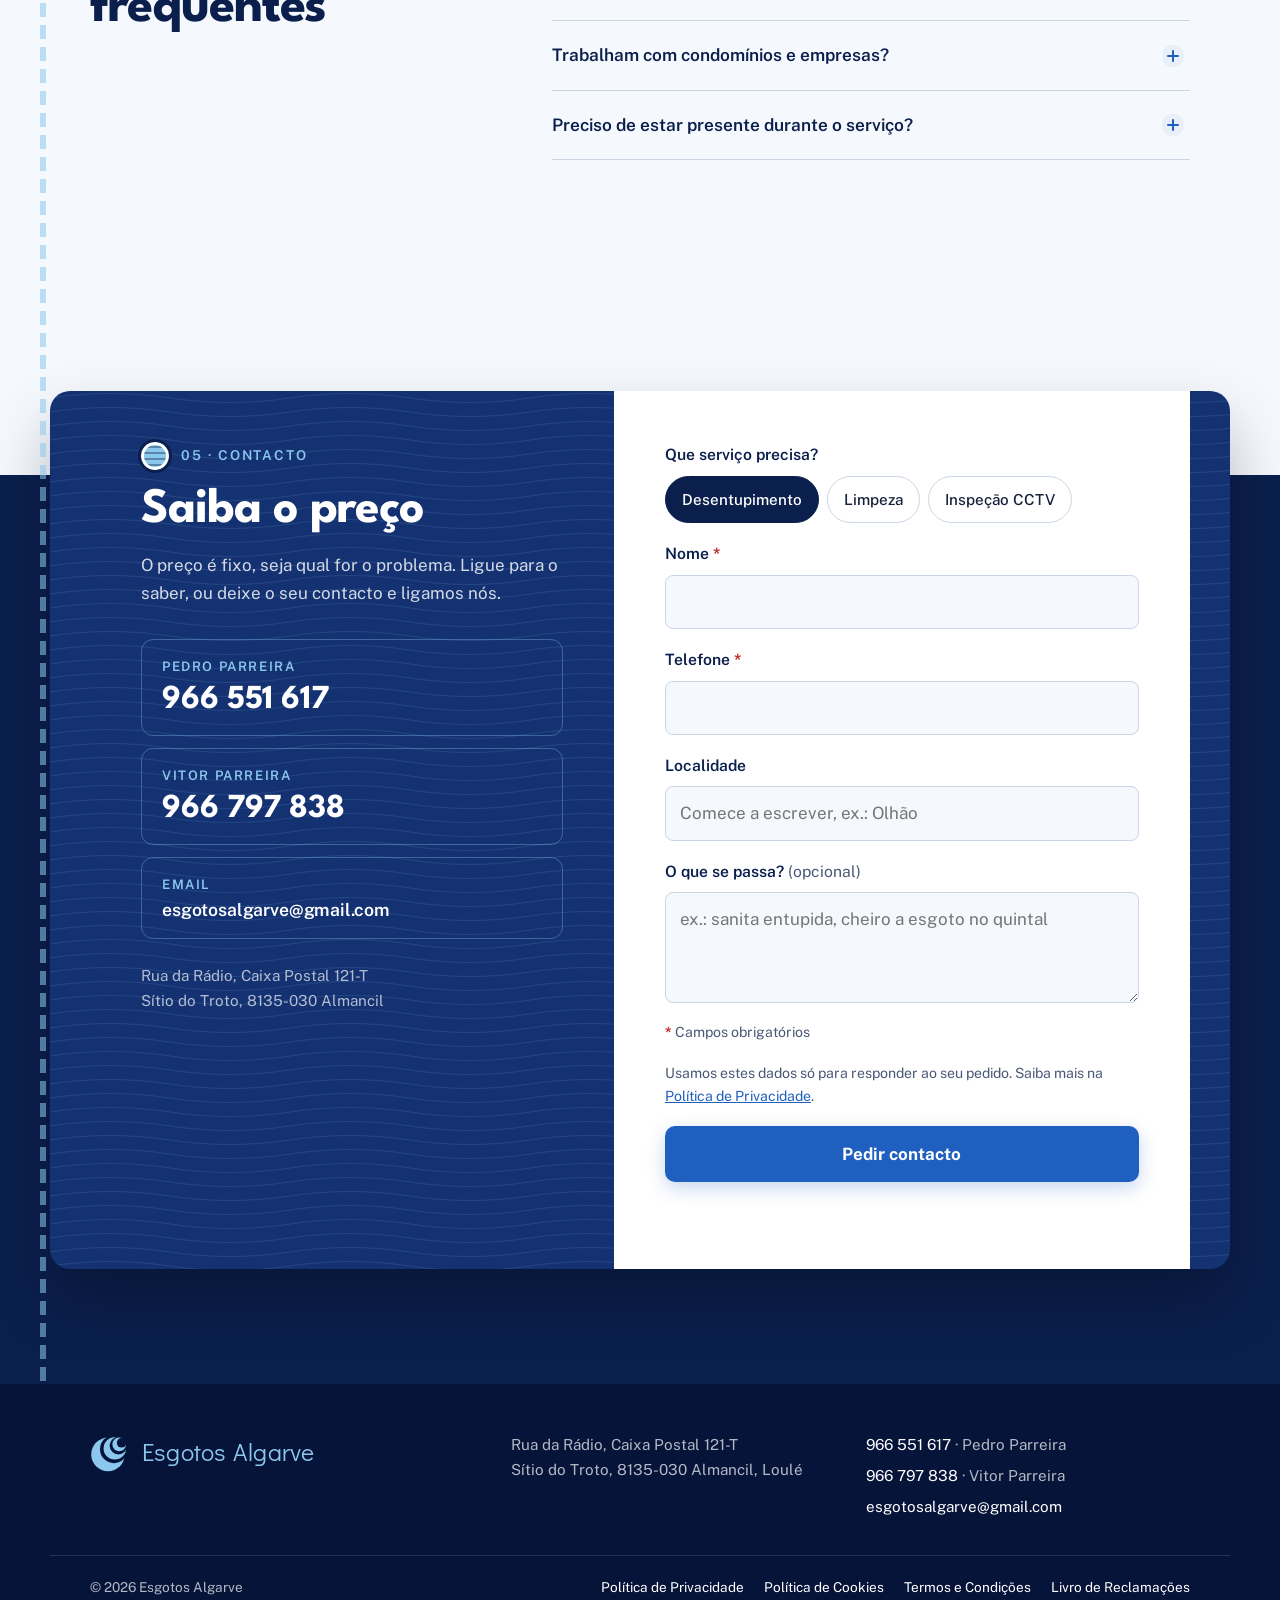
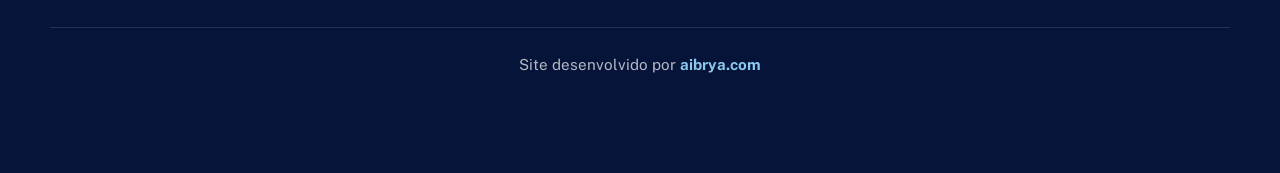
==== commit b511c6de: "Preço fixo, sem divulgar o valor - Retirar 'preço à hora' e 'deslocação incluída' - Preço fixo para " ====
--- a/index.html
+++ b/index.html
@@ -4,7 +4,7 @@
   <meta charset="utf-8">
   <meta name="viewport" content="width=device-width, initial-scale=1">
   <title>Esgotos Algarve | Desentupimentos, limpeza e inspeção CCTV</title>
-  <meta name="description" content="Desentupimento, limpeza e inspeção vídeo de tubagens (câmara CCTV) em redes de esgoto em Almancil, Loulé e todo o Algarve. 20 anos de experiência. Deslocação incluída no preço.">
+  <meta name="description" content="Desentupimento, limpeza e inspeção vídeo de tubagens (câmara CCTV) em redes de esgoto em Almancil, Loulé e todo o Algarve. 20 anos de experiência. Preço fixo para qualquer problema.">
   <meta name="theme-color" content="#0B1F4D">
   <link rel="icon" href="assets/favicon.svg" type="image/svg+xml">
   <meta property="og:title" content="Esgotos Algarve | Desentupimentos e inspeção CCTV">
@@ -69,7 +69,7 @@
           <li><a href="#como-funciona">Como funciona</a></li>
           <li><a href="#zonas">Zonas</a></li>
           <li><a href="#perguntas">Perguntas</a></li>
-          <li><a href="#orcamento">Orçamento</a></li>
+          <li><a href="#orcamento">Contacto</a></li>
         </ul>
       </nav>
       <a class="btn btn--ceu btn--sm topbar__call" href="tel:+351966551617">
@@ -99,12 +99,12 @@
               <svg viewBox="0 0 24 24" aria-hidden="true"><path d="M6.6 10.8a15.1 15.1 0 0 0 6.6 6.6l2.2-2.2a1 1 0 0 1 1-.25 11.4 11.4 0 0 0 3.6.57 1 1 0 0 1 1 1V20a1 1 0 0 1-1 1A17 17 0 0 1 3 4a1 1 0 0 1 1-1h3.5a1 1 0 0 1 1 1c0 1.25.2 2.45.57 3.57a1 1 0 0 1-.25 1z"/></svg>
               Ligar agora <span class="btn__num">966 551 617</span>
             </a>
-            <a class="btn btn--ghost btn--lg" href="#orcamento">Pedir orçamento</a>
+            <a class="btn btn--ghost btn--lg" href="#orcamento">Pedir contacto</a>
           </div>
           <ul class="hero__proof" role="list">
             <li><strong>20 anos</strong> a trabalhar no Algarve</li>
             <li><strong>Câmara CCTV</strong> para ver e mapear a rede de esgotos</li>
-            <li><strong>Deslocação incluída</strong> no preço à hora</li>
+            <li><strong>Preço fixo</strong> para qualquer tipo de problema</li>
           </ul>
         </div>
 
@@ -113,7 +113,7 @@
           <a class="hero__contact" href="tel:+351966551617"><span>Pedro Parreira</span><strong>966 551 617</strong></a>
           <a class="hero__contact" href="tel:+351966797838"><span>Vitor Parreira</span><strong>966 797 838</strong></a>
           <a class="hero__contact hero__contact--email" href="mailto:esgotosalgarve@gmail.com"><span>Email</span><strong>esgotosalgarve@gmail.com</strong></a>
-          <p class="hero__card-note">Preço à hora, com a deslocação já incluída.</p>
+          <p class="hero__card-note">Preço fixo para qualquer problema. Ligue para saber o valor.</p>
         </aside>
       </div>
     </section>
@@ -176,7 +176,7 @@
             <li>
               <span class="steps__n" aria-hidden="true">2</span>
               <h3>Combinamos a visita</h3>
-              <p>Cobramos à hora e a deslocação já está incluída no valor. Sem surpresas no fim.</p>
+              <p>O preço é fixo, seja qual for o problema, e dizemos-lhe o valor ao telefone. Sem surpresas no fim.</p>
             </li>
             <li>
               <span class="steps__n" aria-hidden="true">3</span>
@@ -269,7 +269,7 @@
           <div class="faq">
             <details>
               <summary>Quanto custa um desentupimento?</summary>
-              <p>Cobramos à hora. A deslocação já está incluída no valor, por isso não paga nada à parte para irmos até si.</p>
+              <p>O preço é fixo para qualquer tipo de problema. Não o divulgamos no site: ligue-nos e dizemos-lhe o valor logo ao telefone.</p>
             </details>
             <details>
               <summary>O que é a inspeção CCTV?</summary>
@@ -291,9 +291,9 @@
       <section class="section section--quote" id="orcamento" aria-labelledby="orc-h">
         <div class="wrap quote">
           <div class="quote__intro">
-            <p class="node node--light"><span class="node__cover" aria-hidden="true"></span>05 · Orçamento</p>
-            <h2 id="orc-h">Peça o seu orçamento</h2>
-            <p>Responda a três perguntas e entramos em contacto consigo. Se preferir, ligue diretamente.</p>
+            <p class="node node--light"><span class="node__cover" aria-hidden="true"></span>05 · Contacto</p>
+            <h2 id="orc-h">Saiba o preço</h2>
+            <p>O preço é fixo, seja qual for o problema. Ligue para o saber, ou deixe o seu contacto e ligamos nós.</p>
             <div class="contactos">
               <a class="contacto" href="tel:+351966551617">
                 <span>Pedro Parreira</span>
@@ -347,7 +347,7 @@
             </div>
             <p class="form__req"><span class="req" aria-hidden="true">*</span> Campos obrigatórios</p>
             <p class="form__legal">Usamos estes dados só para responder ao seu pedido. Saiba mais na <a href="privacidade.html">Política de Privacidade</a>.</p>
-            <button class="btn btn--azul btn--lg btn--block" type="submit">Pedir orçamento</button>
+            <button class="btn btn--azul btn--lg btn--block" type="submit">Pedir contacto</button>
             <p class="form__note" role="status" aria-live="polite"></p>
           </form>
         </div>
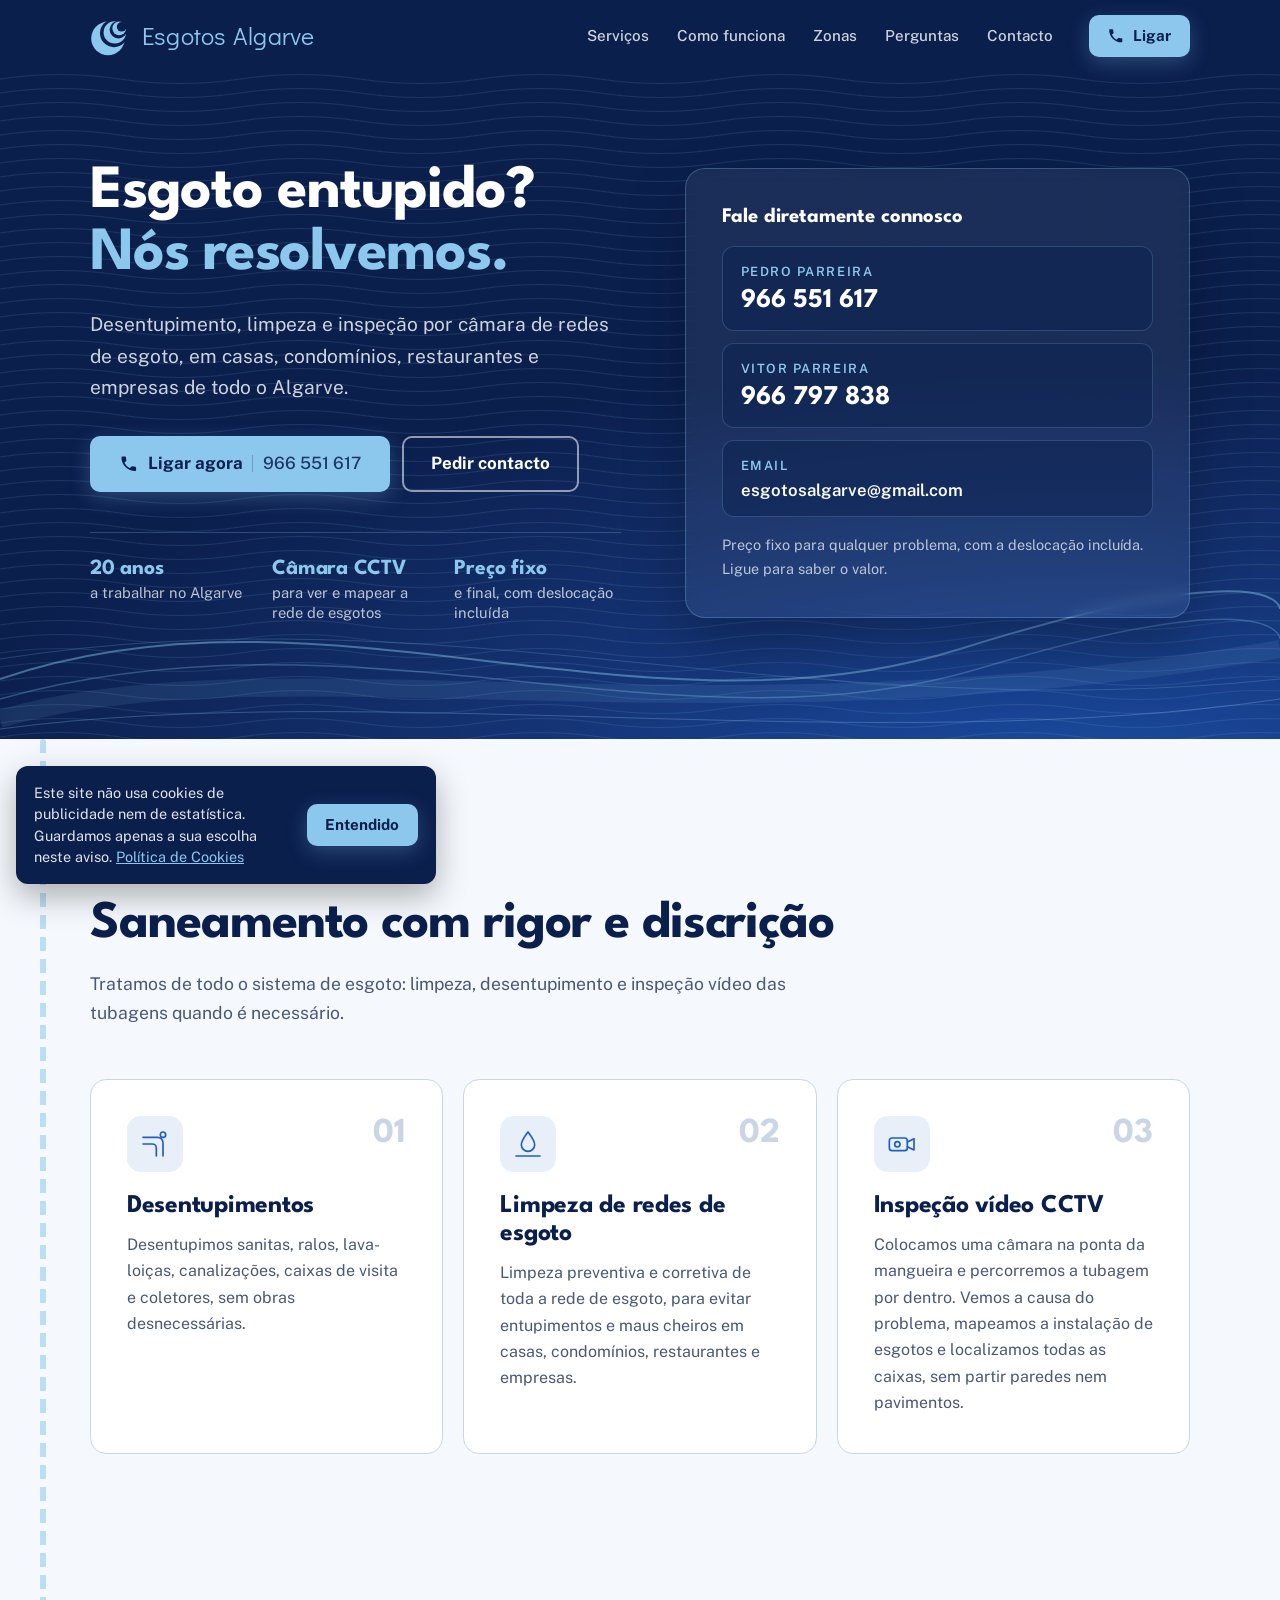
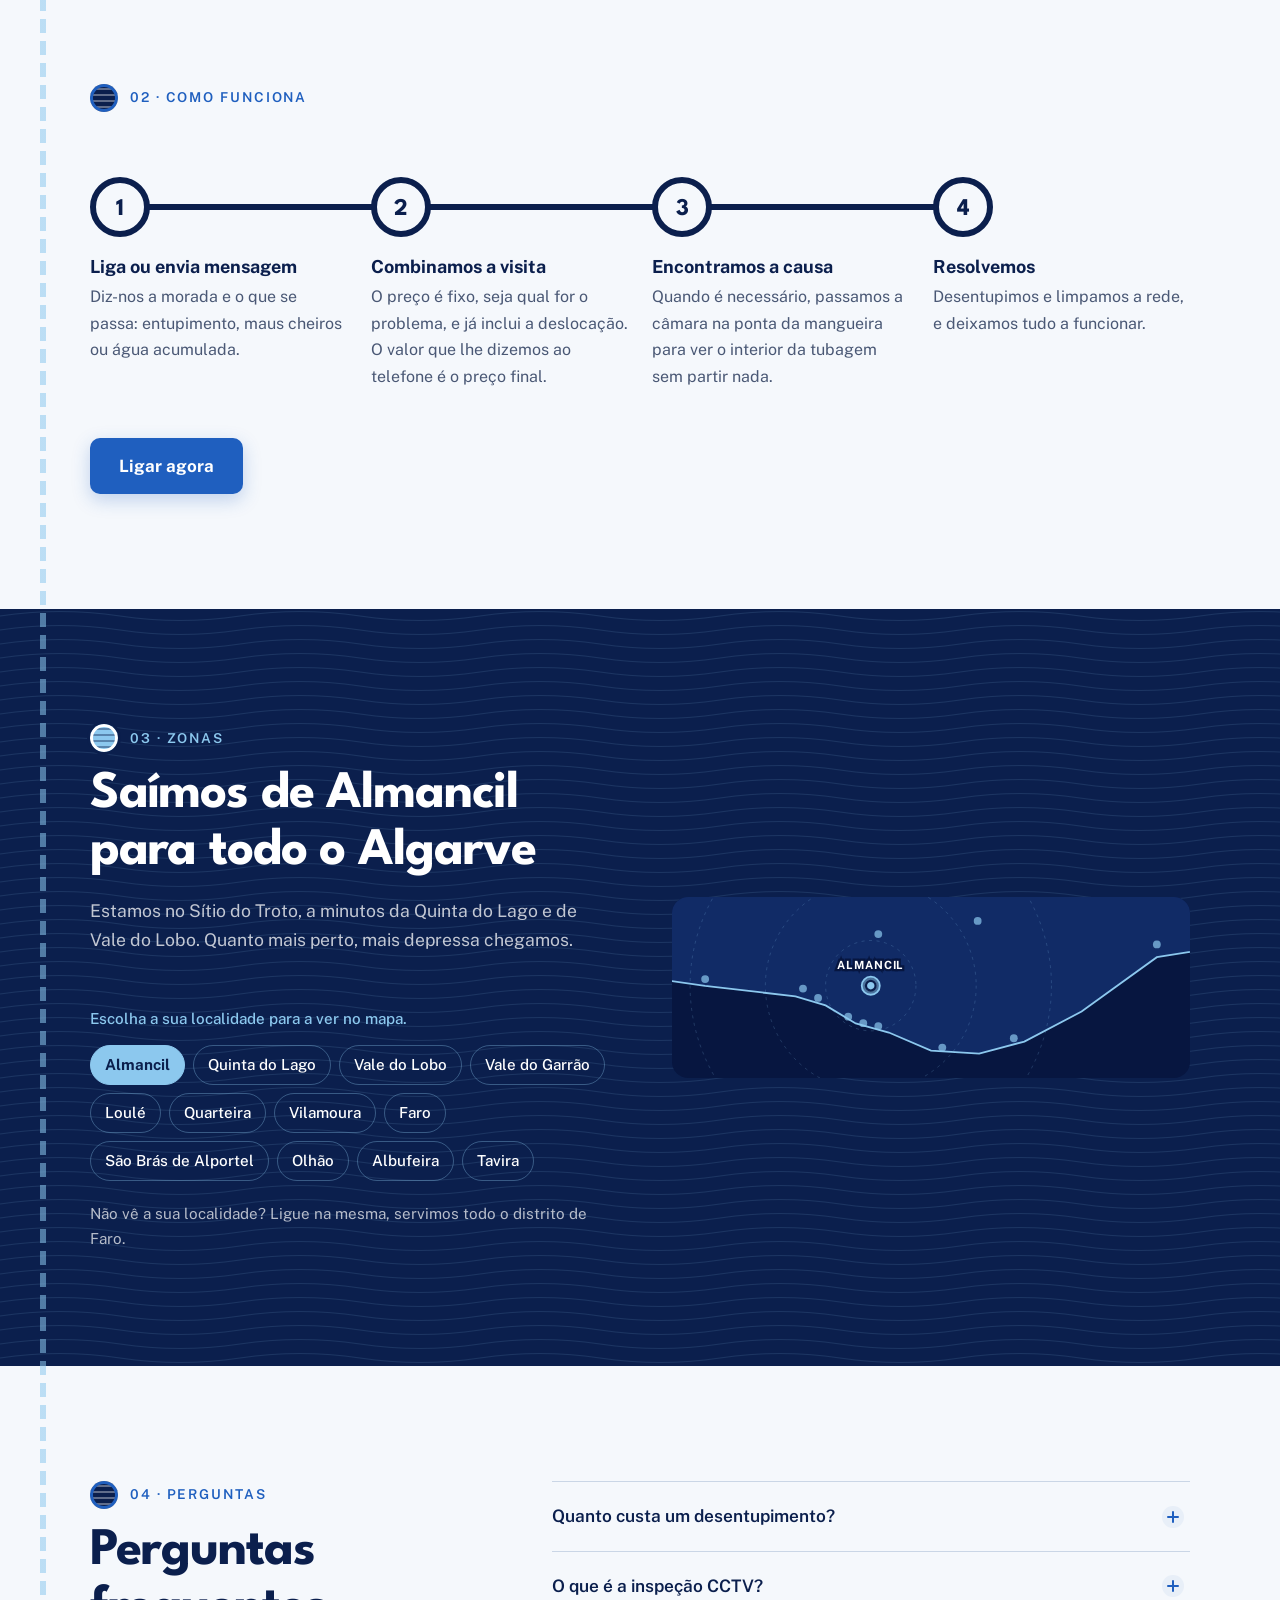
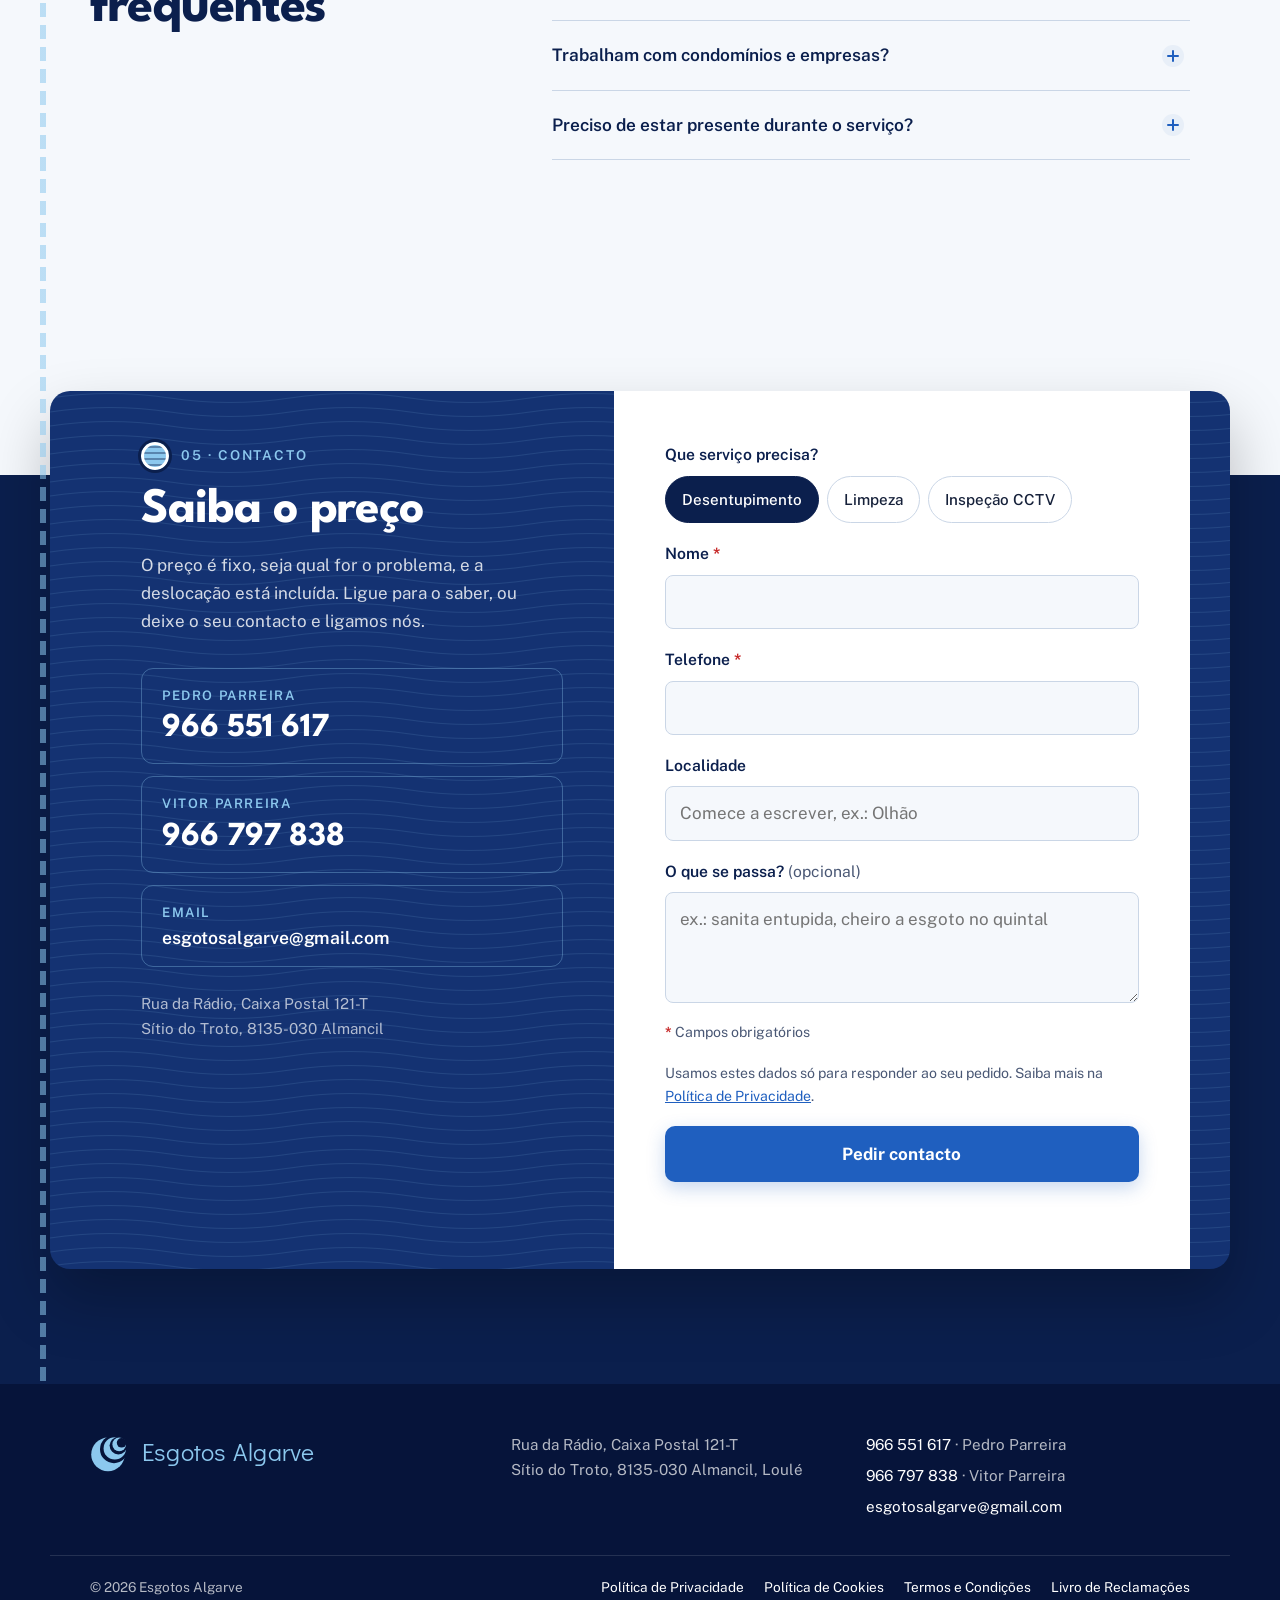
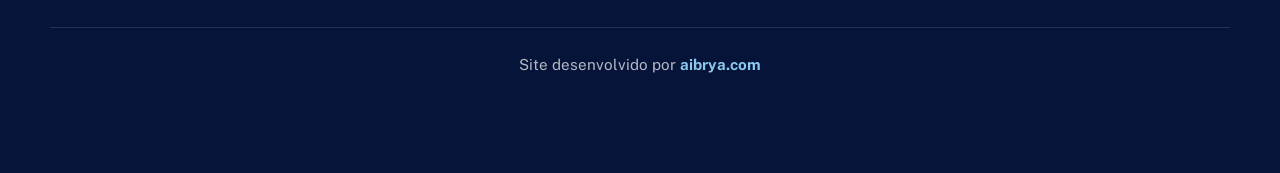
==== commit 95d96d09: "Deslocação incluída: o preço indicado é o preço final Co-Authored-By: Claude Opus 5.5 <noreply@anthr" ====
--- a/index.html
+++ b/index.html
@@ -4,7 +4,7 @@
   <meta charset="utf-8">
   <meta name="viewport" content="width=device-width, initial-scale=1">
   <title>Esgotos Algarve | Desentupimentos, limpeza e inspeção CCTV</title>
-  <meta name="description" content="Desentupimento, limpeza e inspeção vídeo de tubagens (câmara CCTV) em redes de esgoto em Almancil, Loulé e todo o Algarve. 20 anos de experiência. Preço fixo para qualquer problema.">
+  <meta name="description" content="Desentupimento, limpeza e inspeção vídeo de tubagens (câmara CCTV) em redes de esgoto em Almancil, Loulé e todo o Algarve. 20 anos de experiência. Preço fixo e final, com deslocação incluída.">
   <meta name="theme-color" content="#0B1F4D">
   <link rel="icon" href="assets/favicon.svg" type="image/svg+xml">
   <meta property="og:title" content="Esgotos Algarve | Desentupimentos e inspeção CCTV">
@@ -104,7 +104,7 @@
           <ul class="hero__proof" role="list">
             <li><strong>20 anos</strong> a trabalhar no Algarve</li>
             <li><strong>Câmara CCTV</strong> para ver e mapear a rede de esgotos</li>
-            <li><strong>Preço fixo</strong> para qualquer tipo de problema</li>
+            <li><strong>Preço fixo</strong> e final, com deslocação incluída</li>
           </ul>
         </div>
 
@@ -113,7 +113,7 @@
           <a class="hero__contact" href="tel:+351966551617"><span>Pedro Parreira</span><strong>966 551 617</strong></a>
           <a class="hero__contact" href="tel:+351966797838"><span>Vitor Parreira</span><strong>966 797 838</strong></a>
           <a class="hero__contact hero__contact--email" href="mailto:esgotosalgarve@gmail.com"><span>Email</span><strong>esgotosalgarve@gmail.com</strong></a>
-          <p class="hero__card-note">Preço fixo para qualquer problema. Ligue para saber o valor.</p>
+          <p class="hero__card-note">Preço fixo para qualquer problema, com a deslocação incluída. Ligue para saber o valor.</p>
         </aside>
       </div>
     </section>
@@ -176,7 +176,7 @@
             <li>
               <span class="steps__n" aria-hidden="true">2</span>
               <h3>Combinamos a visita</h3>
-              <p>O preço é fixo, seja qual for o problema, e dizemos-lhe o valor ao telefone. Sem surpresas no fim.</p>
+              <p>O preço é fixo, seja qual for o problema, e já inclui a deslocação. O valor que lhe dizemos ao telefone é o preço final.</p>
             </li>
             <li>
               <span class="steps__n" aria-hidden="true">3</span>
@@ -269,7 +269,7 @@
           <div class="faq">
             <details>
               <summary>Quanto custa um desentupimento?</summary>
-              <p>O preço é fixo para qualquer tipo de problema. Não o divulgamos no site: ligue-nos e dizemos-lhe o valor logo ao telefone.</p>
+              <p>O preço é fixo para qualquer tipo de problema e já inclui a deslocação, por isso o valor que lhe dizemos é o preço final. Não o divulgamos no site: ligue-nos e dizemos-lhe o valor logo ao telefone.</p>
             </details>
             <details>
               <summary>O que é a inspeção CCTV?</summary>
@@ -293,7 +293,7 @@
           <div class="quote__intro">
             <p class="node node--light"><span class="node__cover" aria-hidden="true"></span>05 · Contacto</p>
             <h2 id="orc-h">Saiba o preço</h2>
-            <p>O preço é fixo, seja qual for o problema. Ligue para o saber, ou deixe o seu contacto e ligamos nós.</p>
+            <p>O preço é fixo, seja qual for o problema, e a deslocação está incluída. Ligue para o saber, ou deixe o seu contacto e ligamos nós.</p>
             <div class="contactos">
               <a class="contacto" href="tel:+351966551617">
                 <span>Pedro Parreira</span>
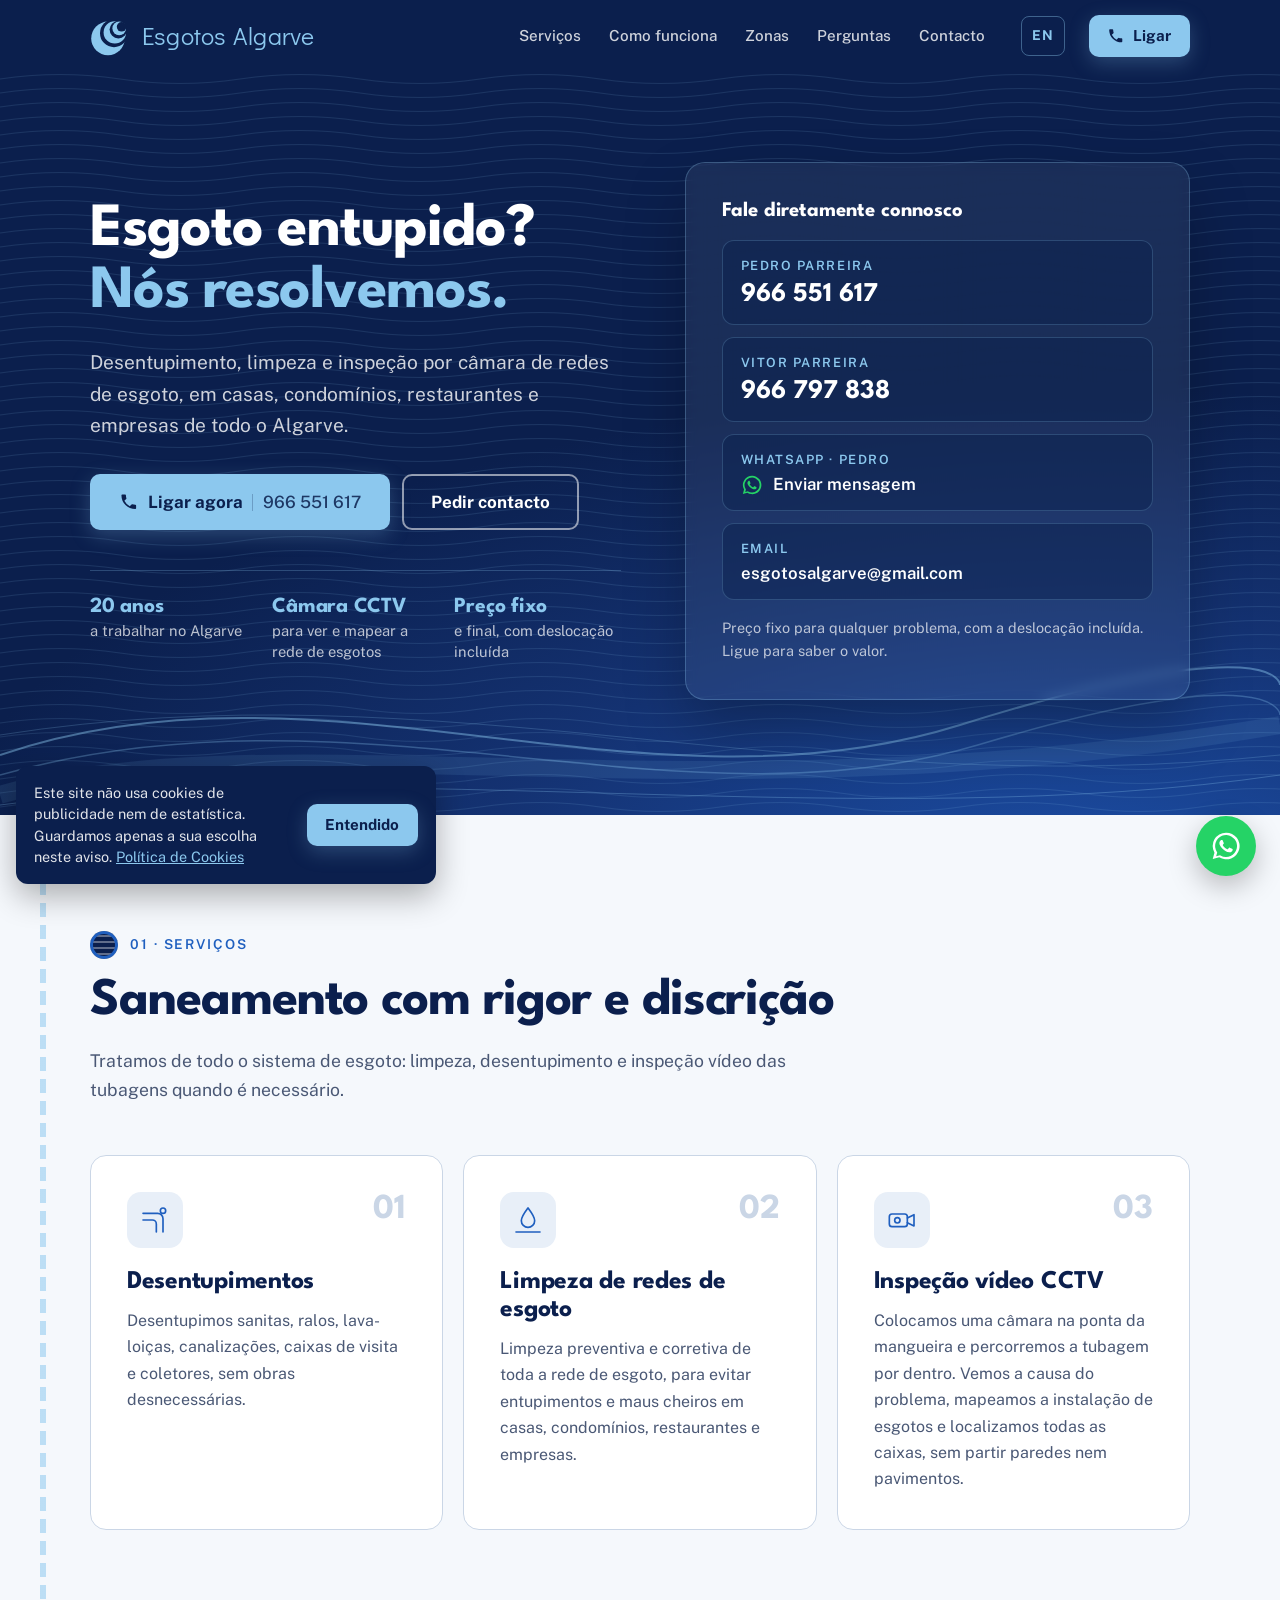
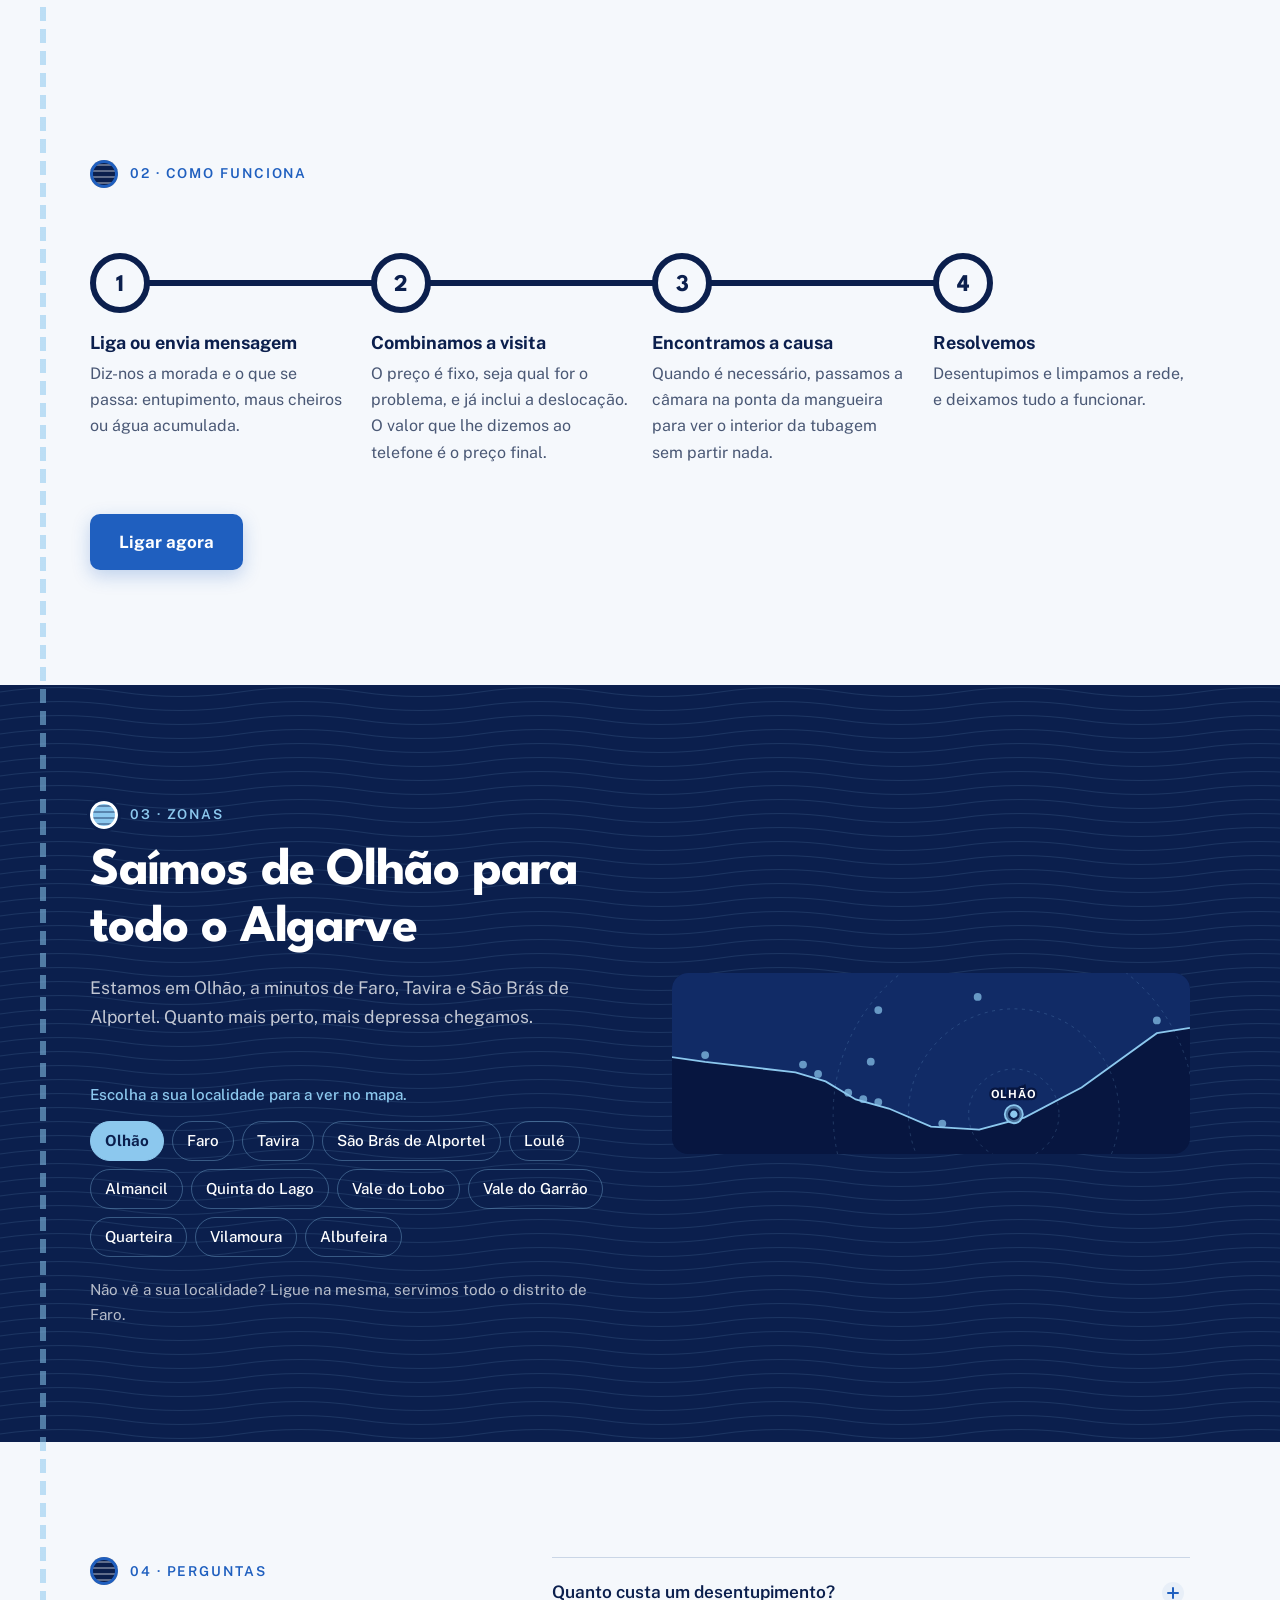
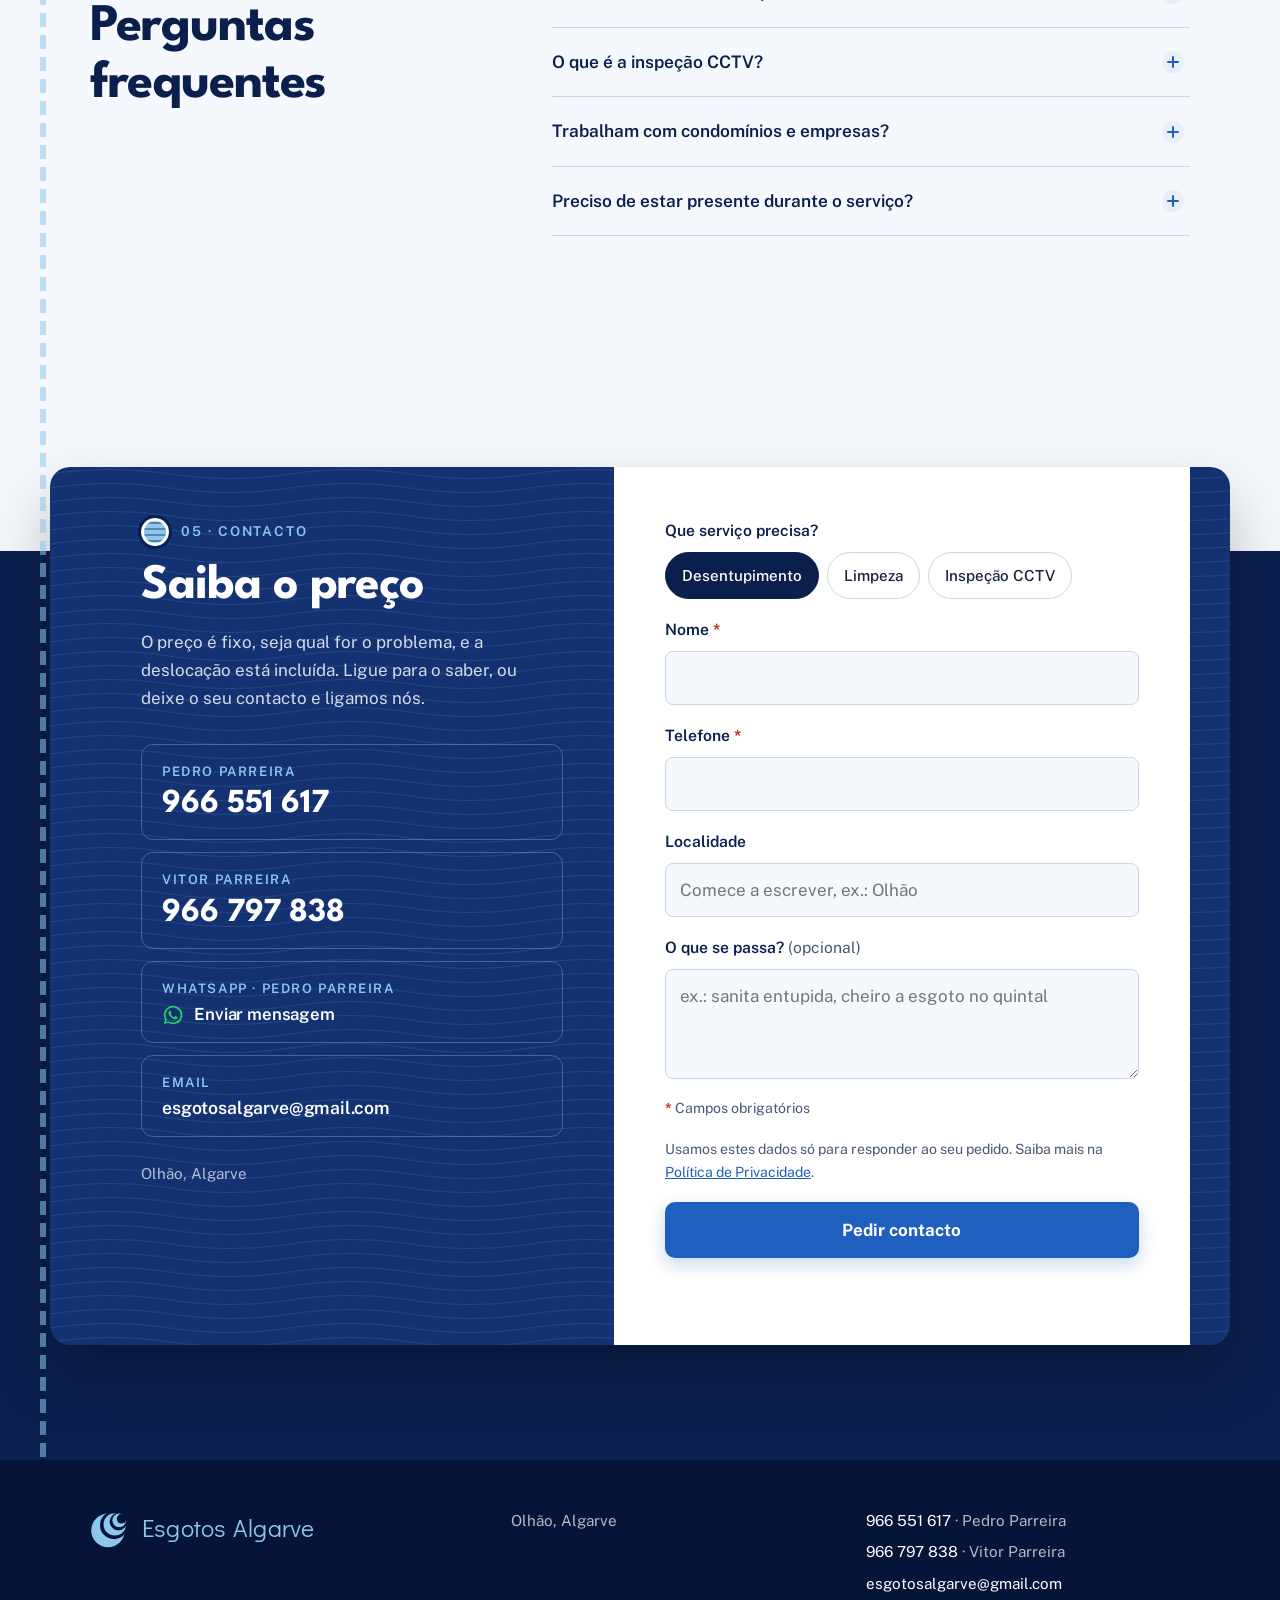
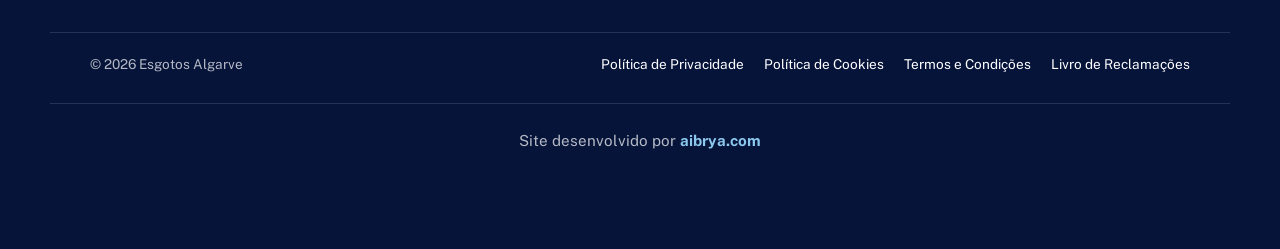
==== commit dbaccf99: "Olhão como base, WhatsApp e versão em inglês - Morada substituída pela zona (Olhão, Algarve); mapa e" ====
--- a/index.html
+++ b/index.html
@@ -4,9 +4,11 @@
   <meta charset="utf-8">
   <meta name="viewport" content="width=device-width, initial-scale=1">
   <title>Esgotos Algarve | Desentupimentos, limpeza e inspeção CCTV</title>
-  <meta name="description" content="Desentupimento, limpeza e inspeção vídeo de tubagens (câmara CCTV) em redes de esgoto em Almancil, Loulé e todo o Algarve. 20 anos de experiência. Preço fixo e final, com deslocação incluída.">
+  <meta name="description" content="Desentupimento, limpeza e inspeção vídeo de tubagens (câmara CCTV) em redes de esgoto em Olhão, Faro e todo o Algarve. 20 anos de experiência. Preço fixo e final, com deslocação incluída.">
   <meta name="theme-color" content="#0B1F4D">
   <link rel="icon" href="assets/favicon.svg" type="image/svg+xml">
+  <link rel="alternate" hreflang="pt-PT" href="./">
+  <link rel="alternate" hreflang="en" href="en/">
   <meta property="og:title" content="Esgotos Algarve | Desentupimentos e inspeção CCTV">
   <meta property="og:description" content="Desentupimento, limpeza e inspeção CCTV de esgotos em todo o Algarve.">
   <meta property="og:type" content="website">
@@ -26,9 +28,7 @@
     "email": "esgotosalgarve@gmail.com",
     "address": {
       "@type": "PostalAddress",
-      "streetAddress": "Rua da Rádio, Caixa Postal 121-T, Sítio do Troto",
-      "postalCode": "8135-030",
-      "addressLocality": "Almancil",
+      "addressLocality": "Olhão",
       "addressRegion": "Faro",
       "addressCountry": "PT"
     },
@@ -72,6 +72,7 @@
           <li><a href="#orcamento">Contacto</a></li>
         </ul>
       </nav>
+      <a class="lang" href="en/" hreflang="en" lang="en" aria-label="English version">EN</a>
       <a class="btn btn--ceu btn--sm topbar__call" href="tel:+351966551617">
         <svg viewBox="0 0 24 24" aria-hidden="true"><path d="M6.6 10.8a15.1 15.1 0 0 0 6.6 6.6l2.2-2.2a1 1 0 0 1 1-.25 11.4 11.4 0 0 0 3.6.57 1 1 0 0 1 1 1V20a1 1 0 0 1-1 1A17 17 0 0 1 3 4a1 1 0 0 1 1-1h3.5a1 1 0 0 1 1 1c0 1.25.2 2.45.57 3.57a1 1 0 0 1-.25 1z"/></svg>
         <span>Ligar</span>
@@ -112,6 +113,7 @@
           <p class="hero__card-title">Fale diretamente connosco</p>
           <a class="hero__contact" href="tel:+351966551617"><span>Pedro Parreira</span><strong>966 551 617</strong></a>
           <a class="hero__contact" href="tel:+351966797838"><span>Vitor Parreira</span><strong>966 797 838</strong></a>
+          <a class="hero__contact hero__contact--wa" href="https://wa.me/351966551617?text=Ol%C3%A1%21%20Gostaria%20de%20saber%20o%20pre%C3%A7o%20de%20um%20servi%C3%A7o." target="_blank" rel="noopener"><span>WhatsApp · Pedro</span><strong><svg viewBox="0 0 24 24" aria-hidden="true"><path d="M12 2a10 10 0 0 0-8.66 15l-1.3 4.76 4.88-1.28A10 10 0 1 0 12 2zm0 18.2a8.2 8.2 0 0 1-4.18-1.15l-.3-.18-2.9.76.78-2.83-.2-.3A8.2 8.2 0 1 1 12 20.2zm4.5-6.14c-.25-.12-1.46-.72-1.69-.8-.23-.08-.39-.12-.55.12-.16.25-.64.8-.78.97-.14.16-.29.18-.53.06a6.7 6.7 0 0 1-1.98-1.22 7.4 7.4 0 0 1-1.37-1.7c-.14-.25 0-.38.11-.5.11-.11.25-.29.37-.43.12-.15.16-.25.25-.41.08-.17.04-.31-.02-.43-.06-.12-.55-1.33-.76-1.82-.2-.48-.4-.41-.55-.42h-.47a.9.9 0 0 0-.65.31 2.75 2.75 0 0 0-.86 2.04c0 1.2.88 2.37 1 2.53.12.16 1.73 2.64 4.2 3.7.58.25 1.04.4 1.4.52.59.19 1.12.16 1.54.1.47-.07 1.46-.6 1.66-1.17.2-.58.2-1.07.15-1.17-.06-.1-.22-.17-.47-.29z"/></svg>Enviar mensagem</strong></a>
           <a class="hero__contact hero__contact--email" href="mailto:esgotosalgarve@gmail.com"><span>Email</span><strong>esgotosalgarve@gmail.com</strong></a>
           <p class="hero__card-note">Preço fixo para qualquer problema, com a deslocação incluída. Ligue para saber o valor.</p>
         </aside>
@@ -201,37 +203,37 @@
           <div>
             <header class="sec-head">
               <p class="node"><span class="node__cover" aria-hidden="true"></span>03 · Zonas</p>
-              <h2 id="zonas-h">Saímos de Almancil para todo o Algarve</h2>
-              <p class="sec-head__lead">Estamos no Sítio do Troto, a minutos da Quinta do Lago e de Vale do Lobo. Quanto mais perto, mais depressa chegamos.</p>
+              <h2 id="zonas-h">Saímos de Olhão para todo o Algarve</h2>
+              <p class="sec-head__lead">Estamos em Olhão, a minutos de Faro, Tavira e São Brás de Alportel. Quanto mais perto, mais depressa chegamos.</p>
             </header>
             <p class="towns__hint">Escolha a sua localidade para a ver no mapa.</p>
             <ul class="towns" role="list">
-              <li><button type="button" class="town" data-town="almancil" aria-pressed="true">Almancil</button></li>
+              <li><button type="button" class="town" data-town="olhao" aria-pressed="true">Olhão</button></li>
+              <li><button type="button" class="town" data-town="faro" aria-pressed="false">Faro</button></li>
+              <li><button type="button" class="town" data-town="tavira" aria-pressed="false">Tavira</button></li>
+              <li><button type="button" class="town" data-town="sao-bras" aria-pressed="false">São Brás de Alportel</button></li>
+              <li><button type="button" class="town" data-town="loule" aria-pressed="false">Loulé</button></li>
+              <li><button type="button" class="town" data-town="almancil" aria-pressed="false">Almancil</button></li>
               <li><button type="button" class="town" data-town="quinta-do-lago" aria-pressed="false">Quinta do Lago</button></li>
               <li><button type="button" class="town" data-town="vale-do-lobo" aria-pressed="false">Vale do Lobo</button></li>
               <li><button type="button" class="town" data-town="vale-do-garrao" aria-pressed="false">Vale do Garrão</button></li>
-              <li><button type="button" class="town" data-town="loule" aria-pressed="false">Loulé</button></li>
               <li><button type="button" class="town" data-town="quarteira" aria-pressed="false">Quarteira</button></li>
               <li><button type="button" class="town" data-town="vilamoura" aria-pressed="false">Vilamoura</button></li>
-              <li><button type="button" class="town" data-town="faro" aria-pressed="false">Faro</button></li>
-              <li><button type="button" class="town" data-town="sao-bras" aria-pressed="false">São Brás de Alportel</button></li>
-              <li><button type="button" class="town" data-town="olhao" aria-pressed="false">Olhão</button></li>
               <li><button type="button" class="town" data-town="albufeira" aria-pressed="false">Albufeira</button></li>
-              <li><button type="button" class="town" data-town="tavira" aria-pressed="false">Tavira</button></li>
             </ul>
             <p class="towns__note">Não vê a sua localidade? Ligue na mesma, servimos todo o distrito de Faro.</p>
           </div>
           <figure class="map">
             <svg viewBox="28 14 344 120" role="img" aria-labelledby="map-t">
-              <title id="map-t">Mapa do Algarve central com as localidades que servimos, a partir de Almancil</title>
+              <title id="map-t">Mapa do Algarve central com as localidades que servimos, a partir de Olhão</title>
               <path class="map__land" d="M0 66 L50 73 L110 80 L130 86 L150 98 L172 104 L200 116 L232 118 L262 110 L300 90 L350 54 L400 46 V0 H0z"/>
               <path class="map__coast" d="M0 66 L50 73 L110 80 L130 86 L150 98 L172 104 L200 116 L232 118 L262 110 L300 90 L350 54 L400 46"/>
               <g class="map__range" aria-hidden="true">
-                <circle cx="160.0" cy="72.9" r="30"/>
-                <circle cx="160.0" cy="72.9" r="70"/>
-                <circle cx="160.0" cy="72.9" r="120"/>
+                <circle cx="255.0" cy="107.8" r="30"/>
+                <circle cx="255.0" cy="107.8" r="70"/>
+                <circle cx="255.0" cy="107.8" r="120"/>
               </g>
-              <line class="map__route" x1="160.0" y1="72.9" x2="160.0" y2="72.9"/>
+              <line class="map__route" x1="255.0" y1="107.8" x2="255.0" y2="107.8"/>
               <g class="map__pts">
                 <circle class="map__pt" data-town="quinta-do-lago" data-name="Quinta do Lago" cx="165.0" cy="99.7" r="2.6"/>
                 <circle class="map__pt" data-town="vale-do-lobo" data-name="Vale do Lobo" cx="145.0" cy="93.5" r="2.6"/>
@@ -241,18 +243,18 @@
                 <circle class="map__pt" data-town="vilamoura" data-name="Vilamoura" cx="115.0" cy="74.8" r="2.6"/>
                 <circle class="map__pt" data-town="faro" data-name="Faro" cx="207.5" cy="114.0" r="2.6"/>
                 <circle class="map__pt" data-town="sao-bras" data-name="São Brás de Alportel" cx="231.0" cy="29.9" r="2.6"/>
-                <circle class="map__pt" data-town="olhao" data-name="Olhão" cx="255.0" cy="107.8" r="2.6"/>
+                <circle class="map__pt" data-town="almancil" data-name="Almancil" cx="160.0" cy="72.9" r="2.6"/>
                 <circle class="map__pt" data-town="albufeira" data-name="Albufeira" cx="50.0" cy="68.5" r="2.6"/>
                 <circle class="map__pt" data-town="tavira" data-name="Tavira" cx="350.0" cy="45.5" r="2.6"/>
               </g>
               <g class="map__base">
-                <circle cx="160.0" cy="72.9" r="4.5"/>
+                <circle cx="255.0" cy="107.8" r="4.5"/>
               </g>
-              <g class="map__focus" transform="translate(160.0 72.9)">
+              <g class="map__focus" transform="translate(255.0 107.8)">
                 <circle class="map__pulse" r="6"/>
                 <circle class="map__ring" r="6"/>
                 <circle class="map__dot" r="3.2"/>
-                <text class="map__label" y="-12" text-anchor="middle">Almancil</text>
+                <text class="map__label" y="-12" text-anchor="middle">Olhão</text>
               </g>
             </svg>
           </figure>
@@ -303,15 +305,16 @@
                 <span>Vitor Parreira</span>
                 <strong>966 797 838</strong>
               </a>
+              <a class="contacto contacto--wa" href="https://wa.me/351966551617?text=Ol%C3%A1%21%20Gostaria%20de%20saber%20o%20pre%C3%A7o%20de%20um%20servi%C3%A7o." target="_blank" rel="noopener">
+                <span>WhatsApp · Pedro Parreira</span>
+                <strong><svg viewBox="0 0 24 24" aria-hidden="true"><path d="M12 2a10 10 0 0 0-8.66 15l-1.3 4.76 4.88-1.28A10 10 0 1 0 12 2zm0 18.2a8.2 8.2 0 0 1-4.18-1.15l-.3-.18-2.9.76.78-2.83-.2-.3A8.2 8.2 0 1 1 12 20.2zm4.5-6.14c-.25-.12-1.46-.72-1.69-.8-.23-.08-.39-.12-.55.12-.16.25-.64.8-.78.97-.14.16-.29.18-.53.06a6.7 6.7 0 0 1-1.98-1.22 7.4 7.4 0 0 1-1.37-1.7c-.14-.25 0-.38.11-.5.11-.11.25-.29.37-.43.12-.15.16-.25.25-.41.08-.17.04-.31-.02-.43-.06-.12-.55-1.33-.76-1.82-.2-.48-.4-.41-.55-.42h-.47a.9.9 0 0 0-.65.31 2.75 2.75 0 0 0-.86 2.04c0 1.2.88 2.37 1 2.53.12.16 1.73 2.64 4.2 3.7.58.25 1.04.4 1.4.52.59.19 1.12.16 1.54.1.47-.07 1.46-.6 1.66-1.17.2-.58.2-1.07.15-1.17-.06-.1-.22-.17-.47-.29z"/></svg>Enviar mensagem</strong>
+              </a>
               <a class="contacto contacto--email" href="mailto:esgotosalgarve@gmail.com">
                 <span>Email</span>
                 <strong>esgotosalgarve@gmail.com</strong>
               </a>
             </div>
-            <address class="quote__addr">
-              Rua da Rádio, Caixa Postal 121-T<br>
-              Sítio do Troto, 8135-030 Almancil
-            </address>
+            <address class="quote__addr">Olhão, Algarve</address>
           </div>
 
           <form class="form" id="form-orcamento" novalidate>
@@ -364,7 +367,7 @@
         </a>
       </div>
       <div>
-        <p>Rua da Rádio, Caixa Postal 121-T<br>Sítio do Troto, 8135-030 Almancil, Loulé</p>
+        <p>Olhão, Algarve</p>
       </div>
       <div>
         <p><a href="tel:+351966551617">966 551 617</a> · Pedro Parreira</p>
@@ -388,11 +391,15 @@
 
   <!-- Barra fixa em telemóvel -->
   <div class="mobilebar">
-    <a class="btn btn--ceu btn--block" href="tel:+351966551617">
+    <a class="btn btn--ceu" href="tel:+351966551617">
       <svg viewBox="0 0 24 24" aria-hidden="true"><path d="M6.6 10.8a15.1 15.1 0 0 0 6.6 6.6l2.2-2.2a1 1 0 0 1 1-.25 11.4 11.4 0 0 0 3.6.57 1 1 0 0 1 1 1V20a1 1 0 0 1-1 1A17 17 0 0 1 3 4a1 1 0 0 1 1-1h3.5a1 1 0 0 1 1 1c0 1.25.2 2.45.57 3.57a1 1 0 0 1-.25 1z"/></svg>
-      Ligar agora
+      Ligar
     </a>
+    <a class="btn btn--wa" href="https://wa.me/351966551617?text=Ol%C3%A1%21%20Gostaria%20de%20saber%20o%20pre%C3%A7o%20de%20um%20servi%C3%A7o." target="_blank" rel="noopener"><svg viewBox="0 0 24 24" aria-hidden="true"><path d="M12 2a10 10 0 0 0-8.66 15l-1.3 4.76 4.88-1.28A10 10 0 1 0 12 2zm0 18.2a8.2 8.2 0 0 1-4.18-1.15l-.3-.18-2.9.76.78-2.83-.2-.3A8.2 8.2 0 1 1 12 20.2zm4.5-6.14c-.25-.12-1.46-.72-1.69-.8-.23-.08-.39-.12-.55.12-.16.25-.64.8-.78.97-.14.16-.29.18-.53.06a6.7 6.7 0 0 1-1.98-1.22 7.4 7.4 0 0 1-1.37-1.7c-.14-.25 0-.38.11-.5.11-.11.25-.29.37-.43.12-.15.16-.25.25-.41.08-.17.04-.31-.02-.43-.06-.12-.55-1.33-.76-1.82-.2-.48-.4-.41-.55-.42h-.47a.9.9 0 0 0-.65.31 2.75 2.75 0 0 0-.86 2.04c0 1.2.88 2.37 1 2.53.12.16 1.73 2.64 4.2 3.7.58.25 1.04.4 1.4.52.59.19 1.12.16 1.54.1.47-.07 1.46-.6 1.66-1.17.2-.58.2-1.07.15-1.17-.06-.1-.22-.17-.47-.29z"/></svg>WhatsApp</a>
   </div>
+
+  <!-- WhatsApp flutuante (computador) -->
+  <a class="wa-float" href="https://wa.me/351966551617?text=Ol%C3%A1%21%20Gostaria%20de%20saber%20o%20pre%C3%A7o%20de%20um%20servi%C3%A7o." target="_blank" rel="noopener" aria-label="Falar connosco por WhatsApp"><svg viewBox="0 0 24 24" aria-hidden="true"><path d="M12 2a10 10 0 0 0-8.66 15l-1.3 4.76 4.88-1.28A10 10 0 1 0 12 2zm0 18.2a8.2 8.2 0 0 1-4.18-1.15l-.3-.18-2.9.76.78-2.83-.2-.3A8.2 8.2 0 1 1 12 20.2zm4.5-6.14c-.25-.12-1.46-.72-1.69-.8-.23-.08-.39-.12-.55.12-.16.25-.64.8-.78.97-.14.16-.29.18-.53.06a6.7 6.7 0 0 1-1.98-1.22 7.4 7.4 0 0 1-1.37-1.7c-.14-.25 0-.38.11-.5.11-.11.25-.29.37-.43.12-.15.16-.25.25-.41.08-.17.04-.31-.02-.43-.06-.12-.55-1.33-.76-1.82-.2-.48-.4-.41-.55-.42h-.47a.9.9 0 0 0-.65.31 2.75 2.75 0 0 0-.86 2.04c0 1.2.88 2.37 1 2.53.12.16 1.73 2.64 4.2 3.7.58.25 1.04.4 1.4.52.59.19 1.12.16 1.54.1.47-.07 1.46-.6 1.66-1.17.2-.58.2-1.07.15-1.17-.06-.1-.22-.17-.47-.29z"/></svg></a>
 
   <div class="cookies" role="region" aria-label="Aviso de cookies" hidden>
     <p>Este site não usa cookies de publicidade nem de estatística. Guardamos apenas a sua escolha neste aviso. <a href="cookies.html">Política de Cookies</a></p>
--- a/styles.css
+++ b/styles.css
@@ -97,6 +97,12 @@
 }
 .nav__list a:hover { color: #fff; background: var(--marinho-2); }
 .nav__toggle { display: none; }
+.lang {
+  display: inline-grid; place-items: center; min-width: 44px; height: 40px; padding: 0 10px;
+  font: 700 .85rem/1 var(--f-body); letter-spacing: .08em; color: var(--ceu); text-decoration: none;
+  border: 1px solid rgb(140 200 238 / .4); border-radius: 8px; transition: background .15s, border-color .15s;
+}
+.lang:hover { background: var(--marinho-2); border-color: var(--ceu); }
 
 /* ---------- Hero ---------- */
 .hero {
@@ -350,6 +356,19 @@
 .legal th { color: var(--marinho); }
 .back { display: inline-flex; gap: 8px; margin-bottom: 28px; color: var(--azul); font-weight: 600; text-decoration: none; }
 .back:hover { text-decoration: underline; }
+
+/* ---------- WhatsApp ---------- */
+.btn--wa { background: #25D366; color: #fff; box-shadow: 0 6px 18px rgb(37 211 102 / .3); }
+.btn--wa:hover { background: #1EBE5A; transform: translateY(-1px); }
+.hero__contact--wa strong, .contacto--wa strong { display: inline-flex; align-items: center; gap: 10px; font: 600 1.05rem/1.3 var(--f-body); }
+.hero__contact--wa svg, .contacto--wa svg { width: 22px; height: 22px; fill: #25D366; flex: none; }
+.wa-float {
+  position: fixed; right: 24px; bottom: 24px; z-index: 65;
+  width: 60px; height: 60px; border-radius: 50%; display: grid; place-items: center;
+  background: #25D366; box-shadow: 0 10px 28px rgb(0 0 0 / .25); transition: transform .2s, box-shadow .2s;
+}
+.wa-float svg { width: 32px; height: 32px; fill: #fff; }
+.wa-float:hover { transform: translateY(-2px) scale(1.04); box-shadow: 0 14px 32px rgb(0 0 0 / .3); }
 
 /* ---------- Barra fixa telemóvel ---------- */
 .mobilebar { display: none; }
@@ -394,8 +413,9 @@
   .section--quote { background: var(--marinho); }
   .footer__grid { grid-template-columns: 1fr; gap: 16px; }
 
+  .wa-float { display: none; }
   .mobilebar {
-    display: block; position: fixed; left: 0; right: 0; bottom: 0; z-index: 60;
+    display: grid; grid-template-columns: 1fr 1fr; gap: 10px; position: fixed; left: 0; right: 0; bottom: 0; z-index: 60;
     padding: 10px 16px calc(10px + env(safe-area-inset-bottom));
     background: rgb(11 31 77 / .96); backdrop-filter: blur(8px);
     transform: translateY(110%); transition: transform .3s;
